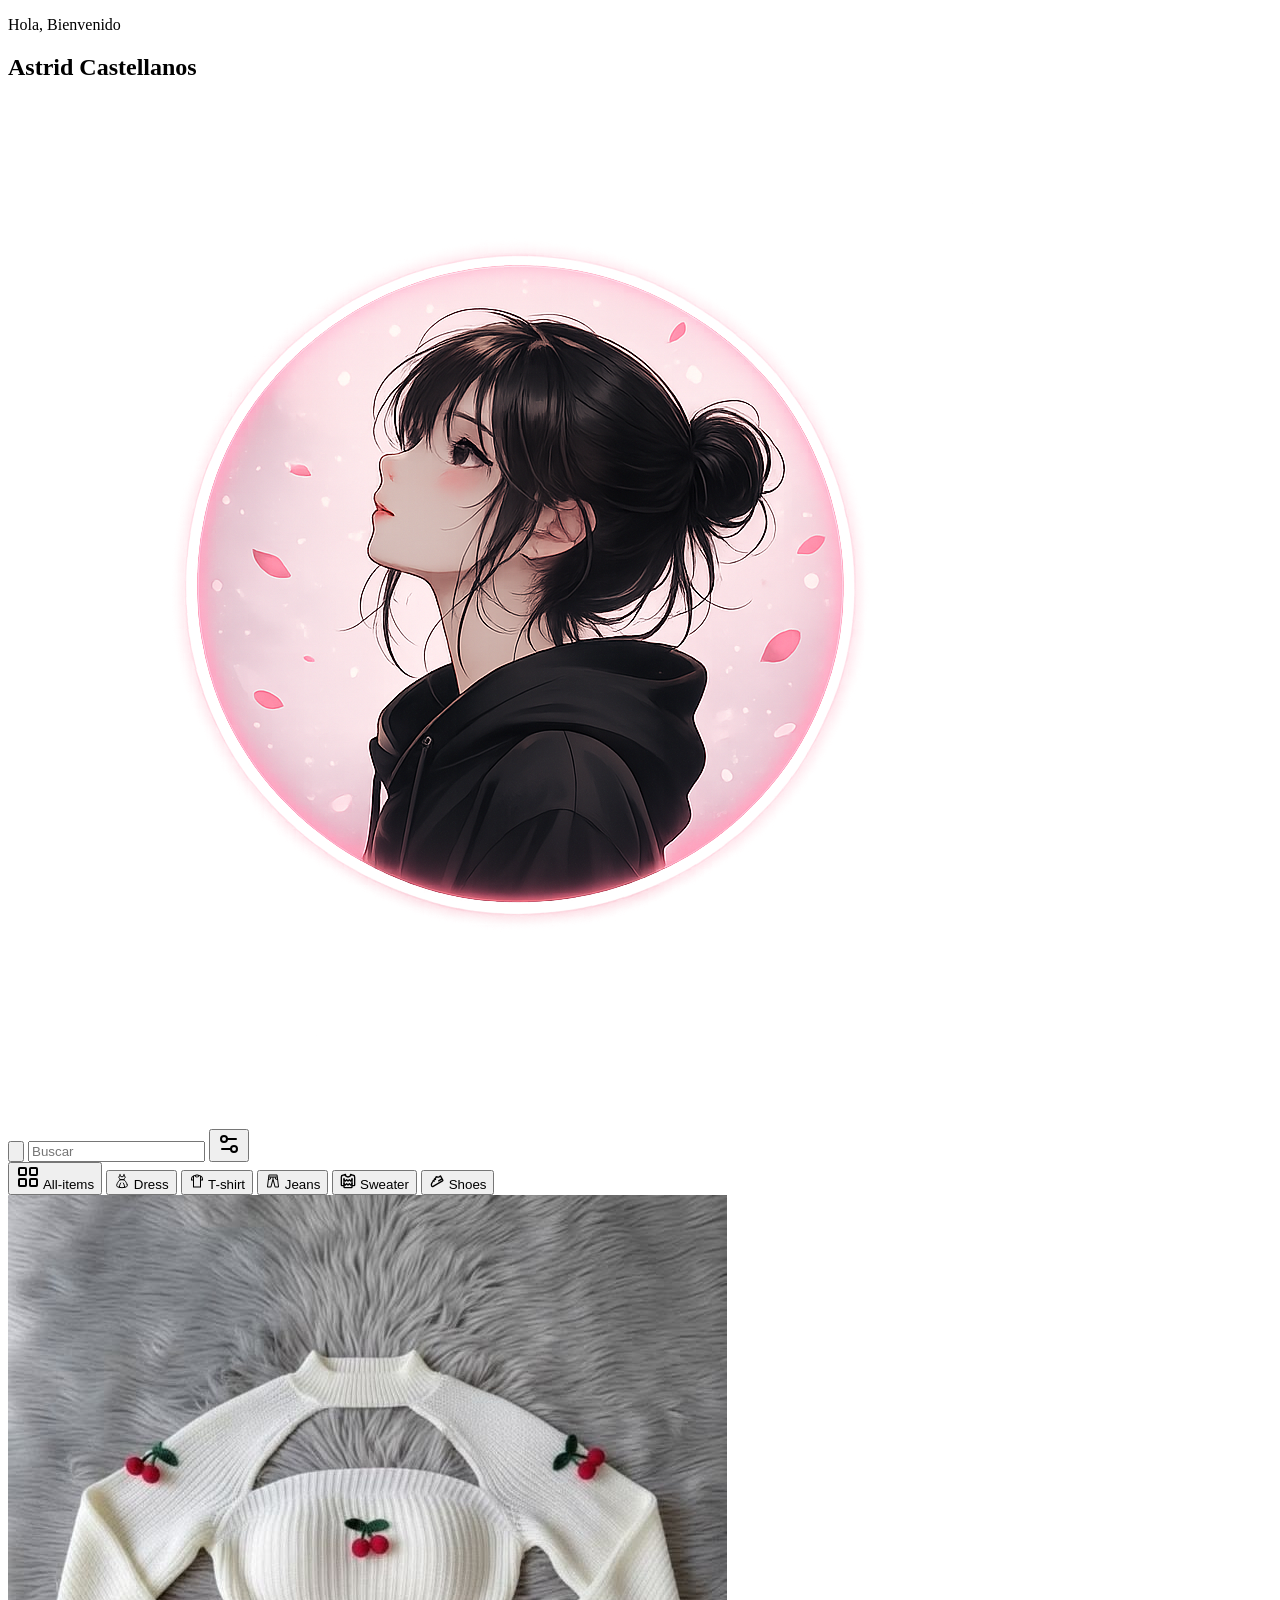
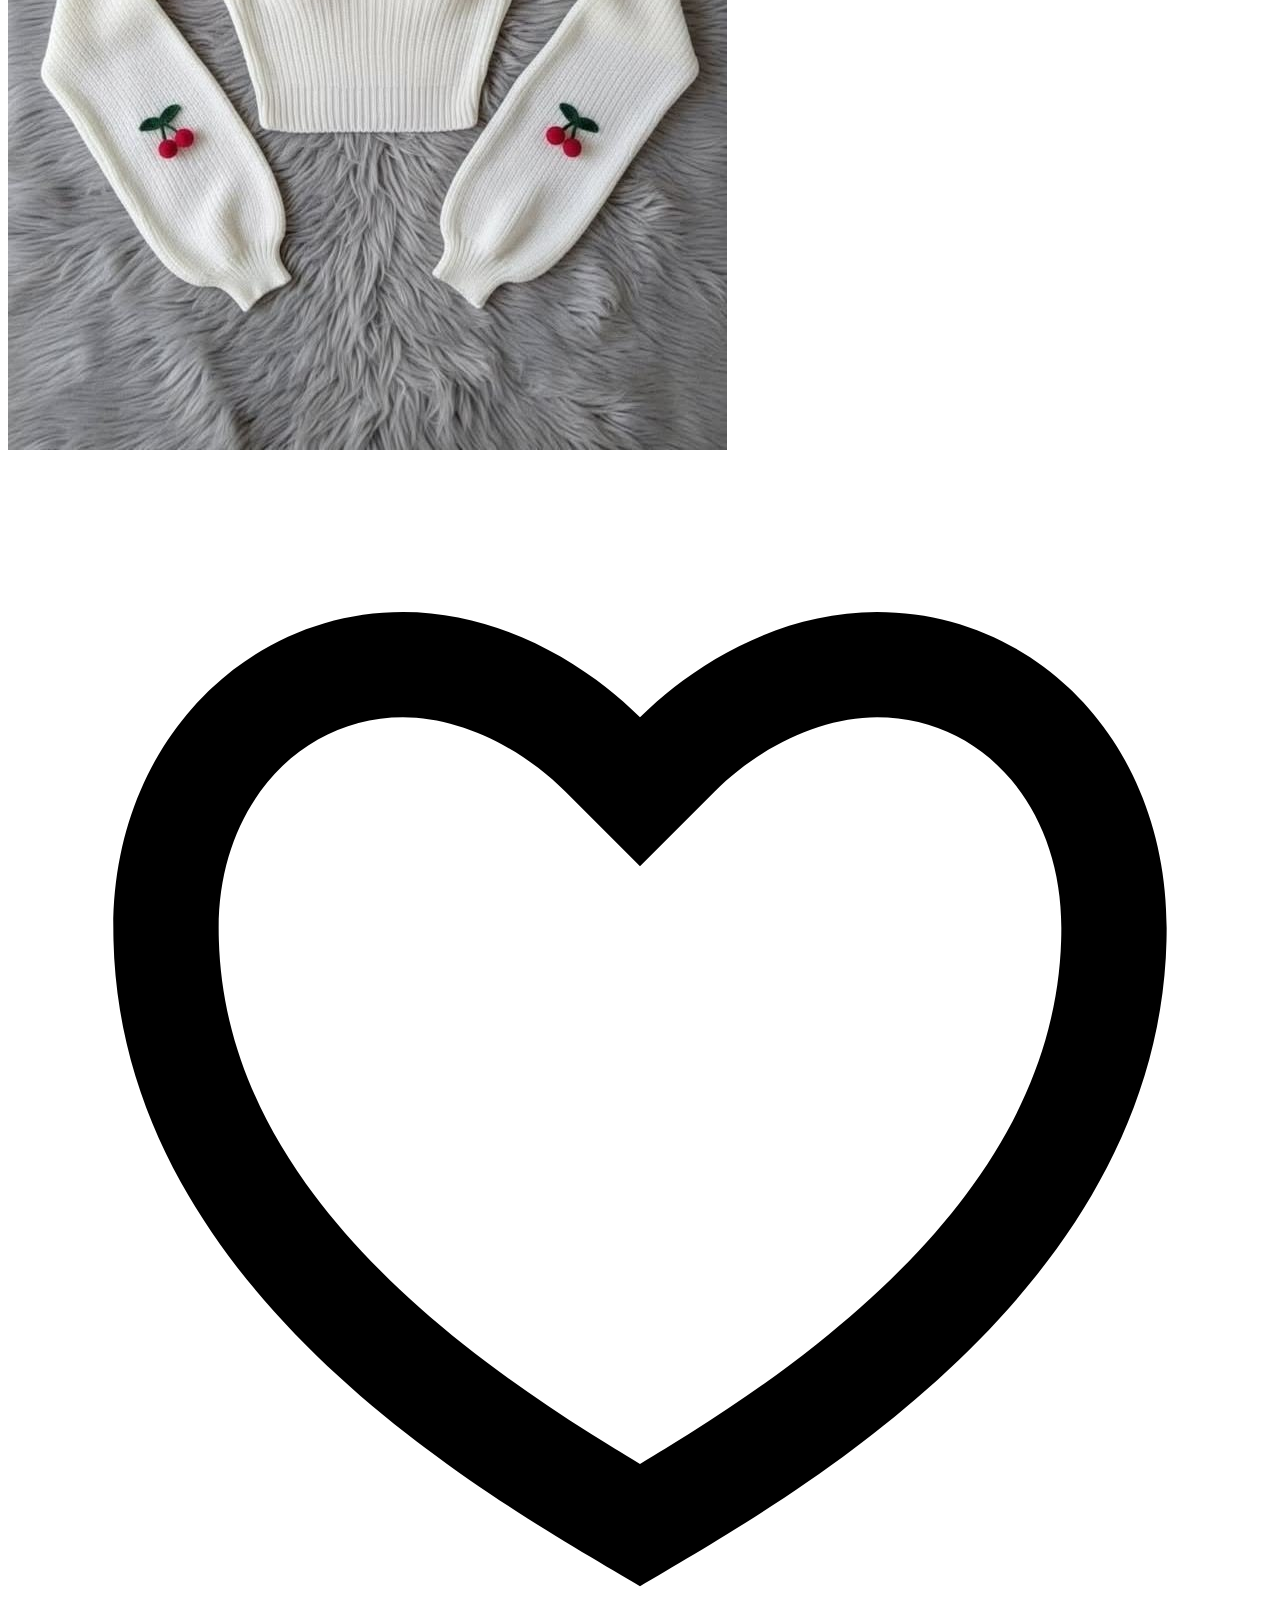
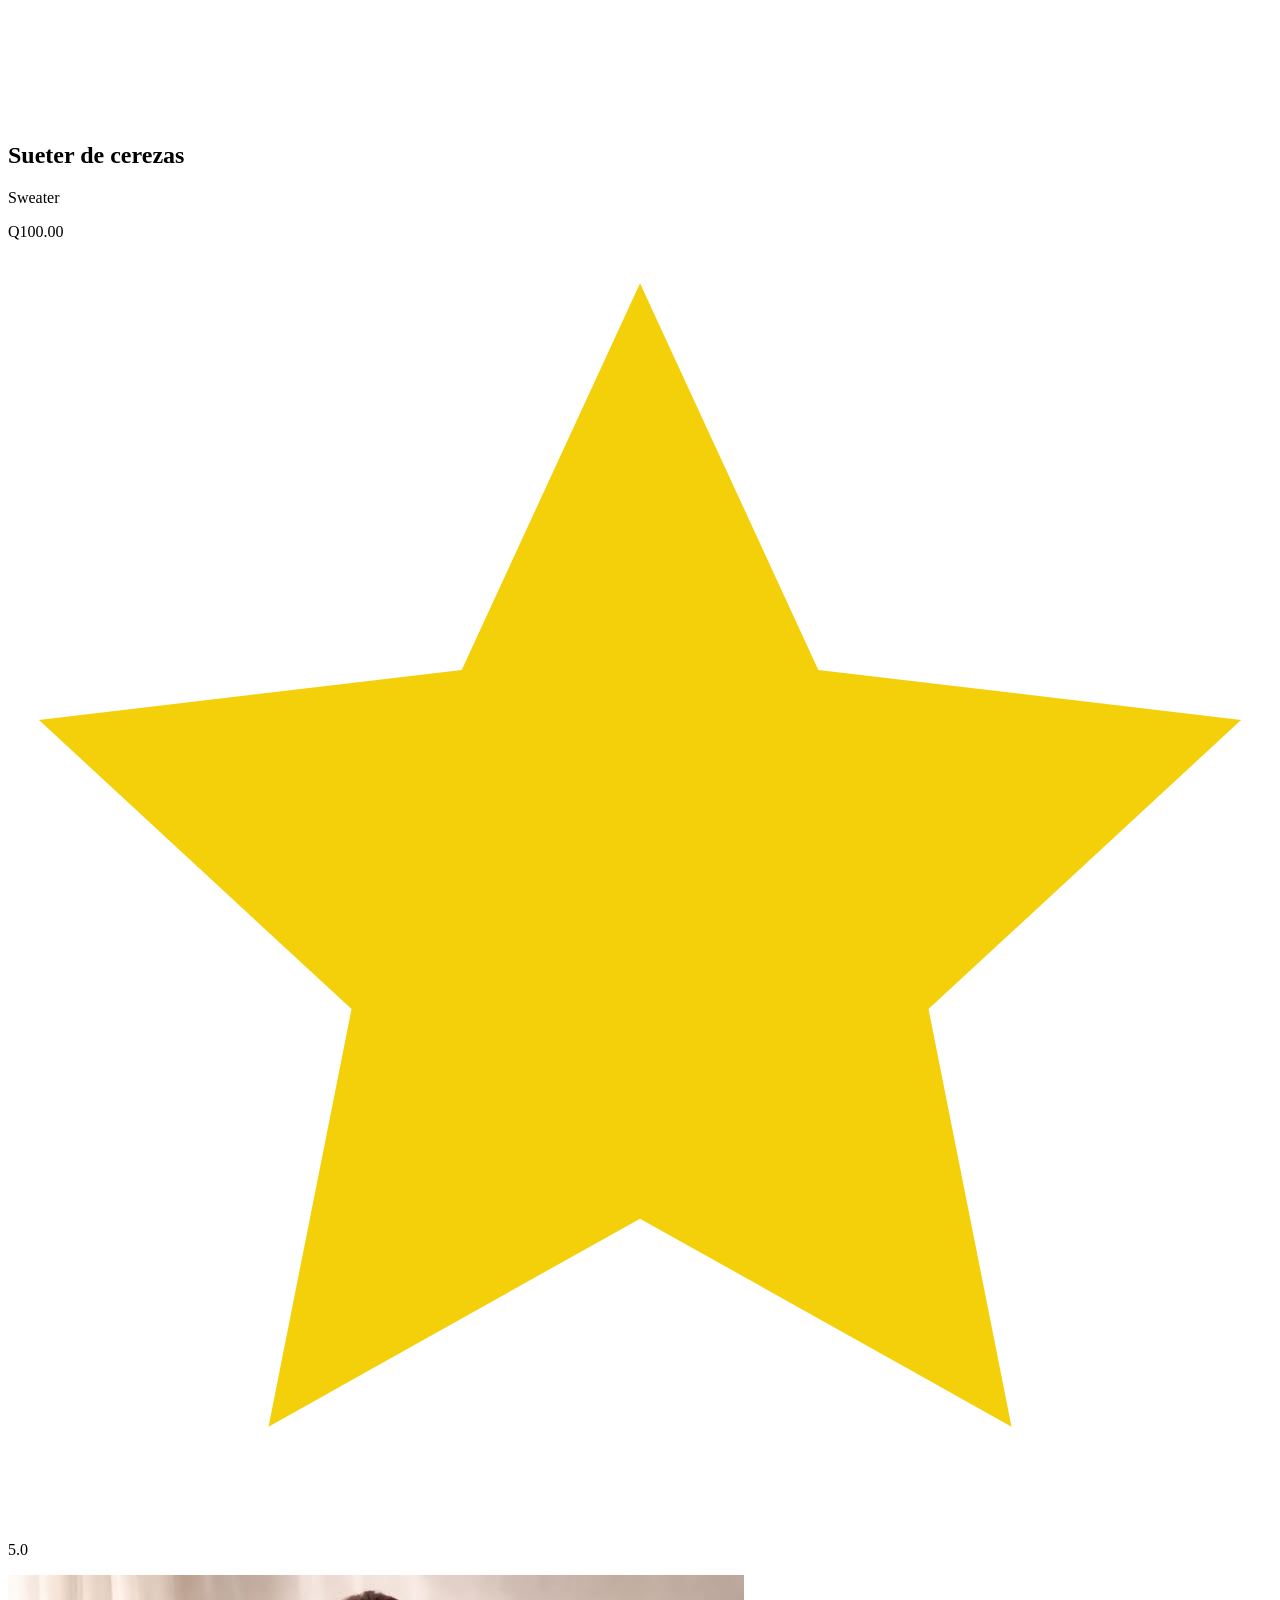
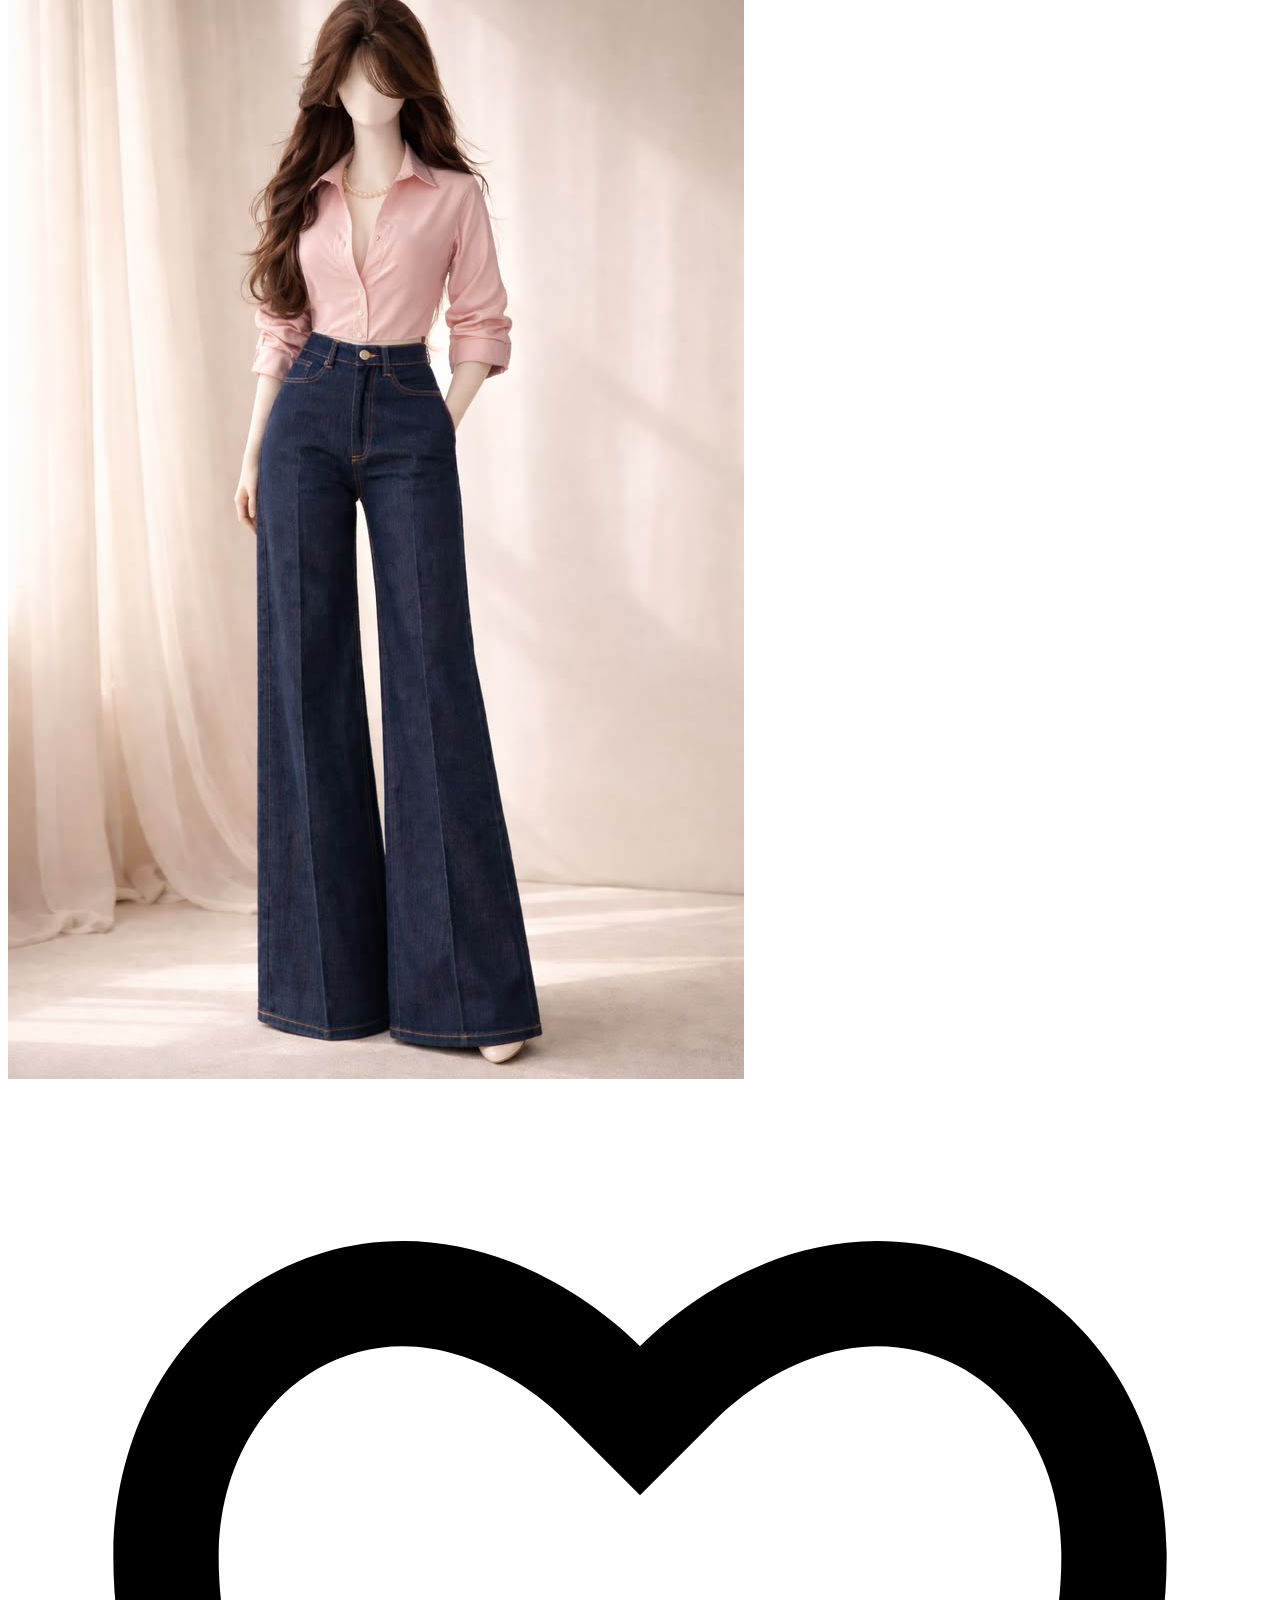
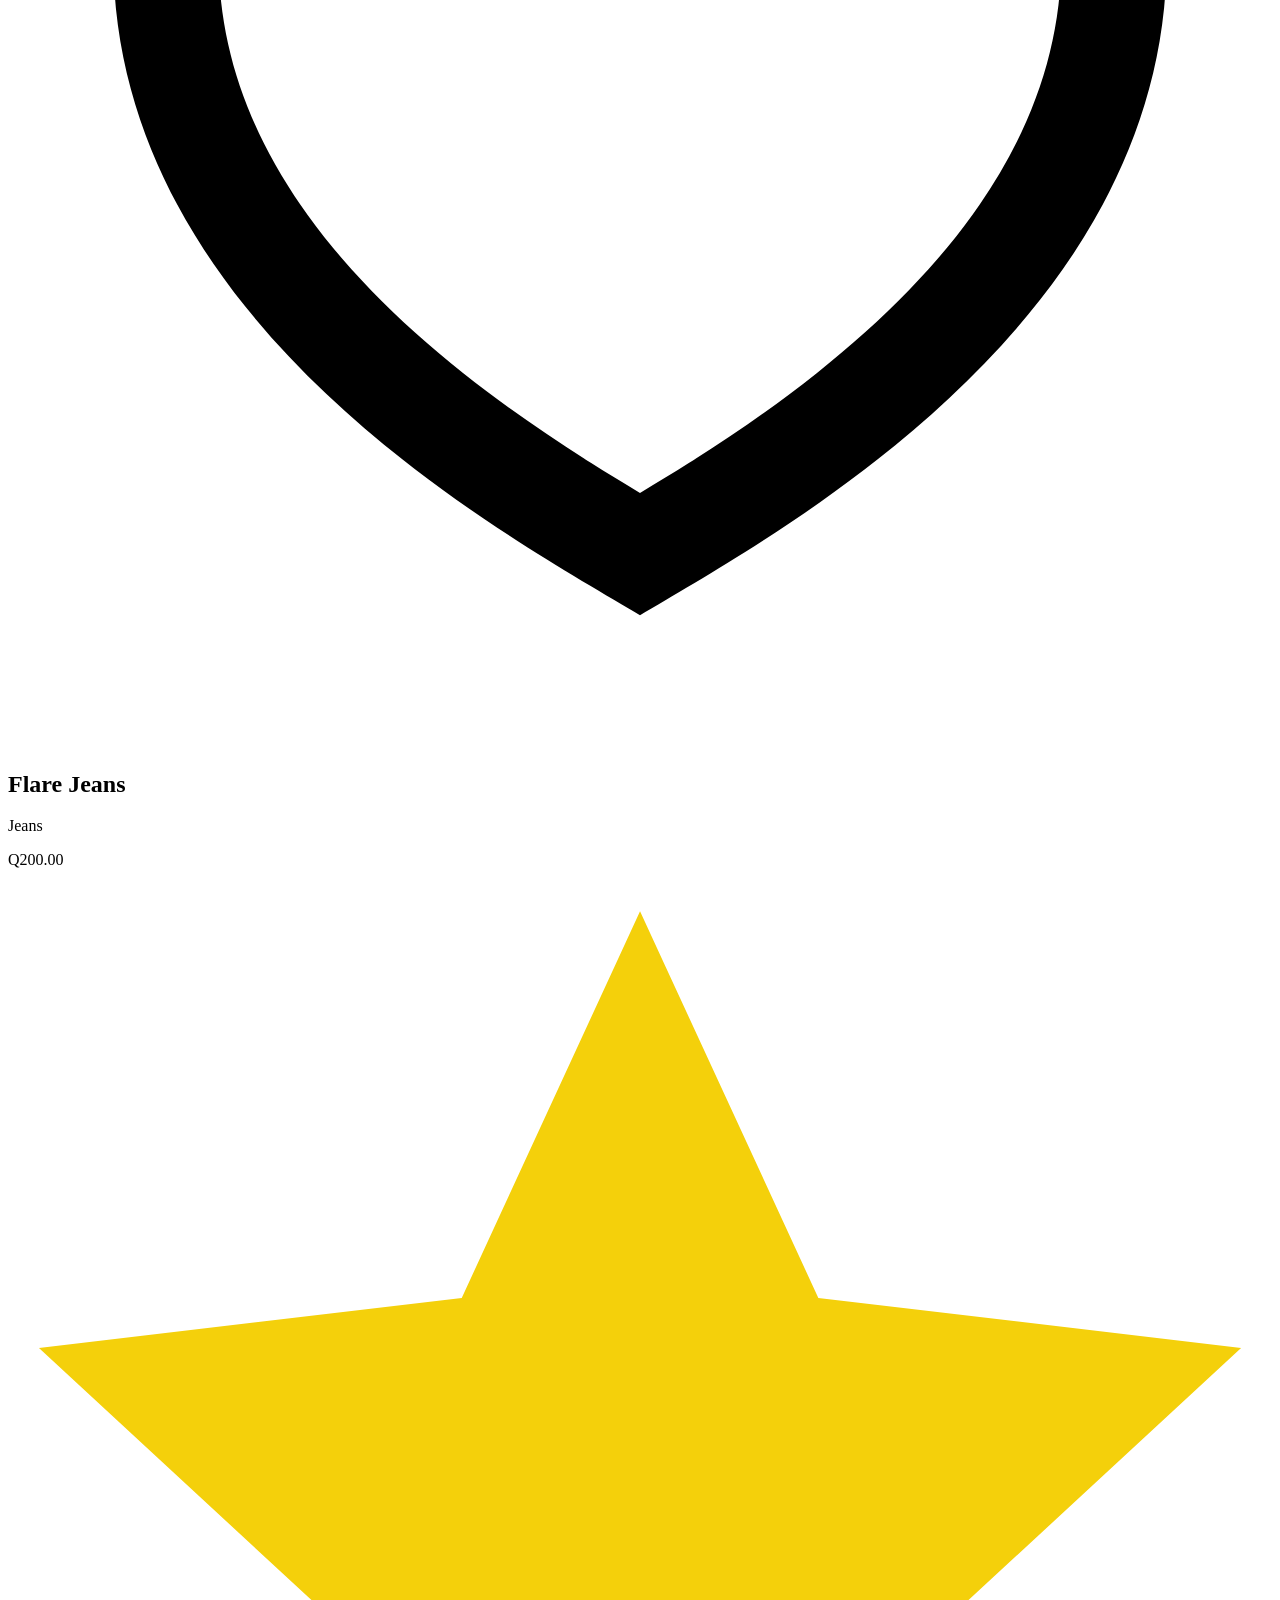
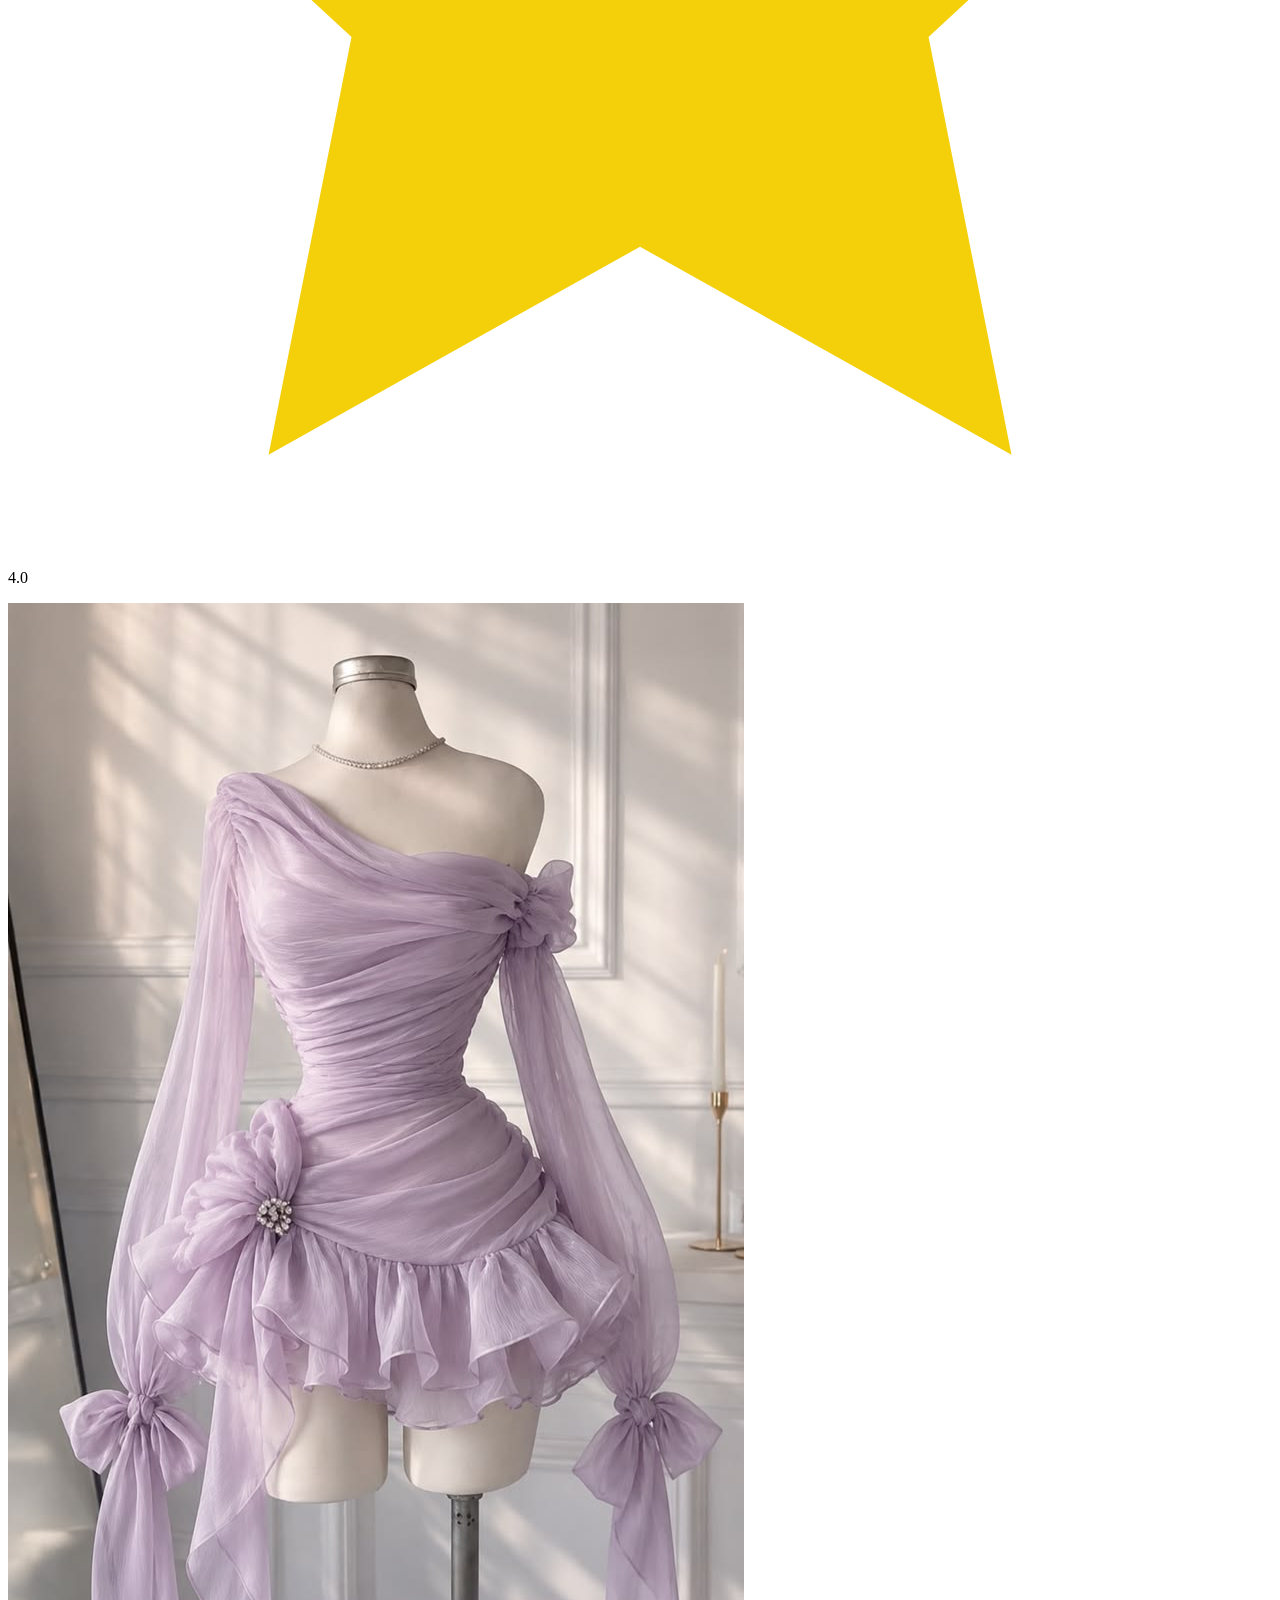
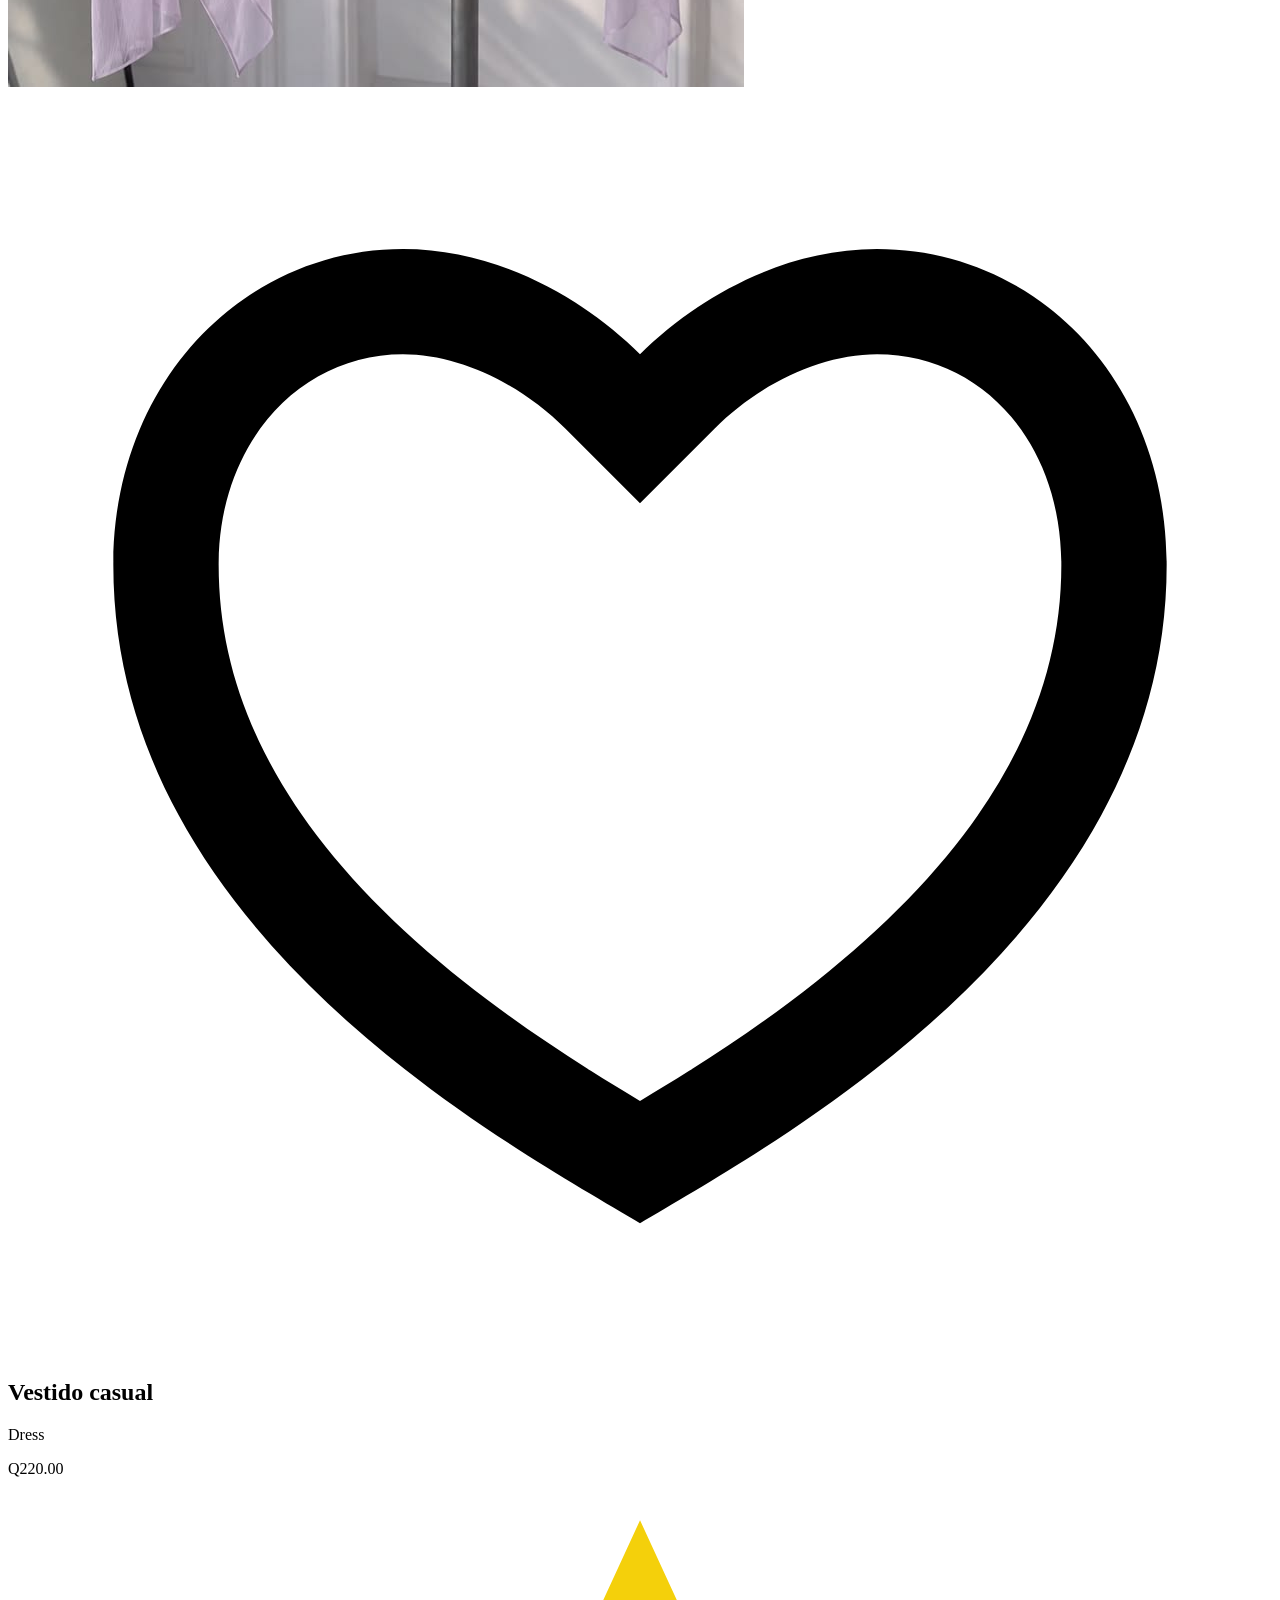
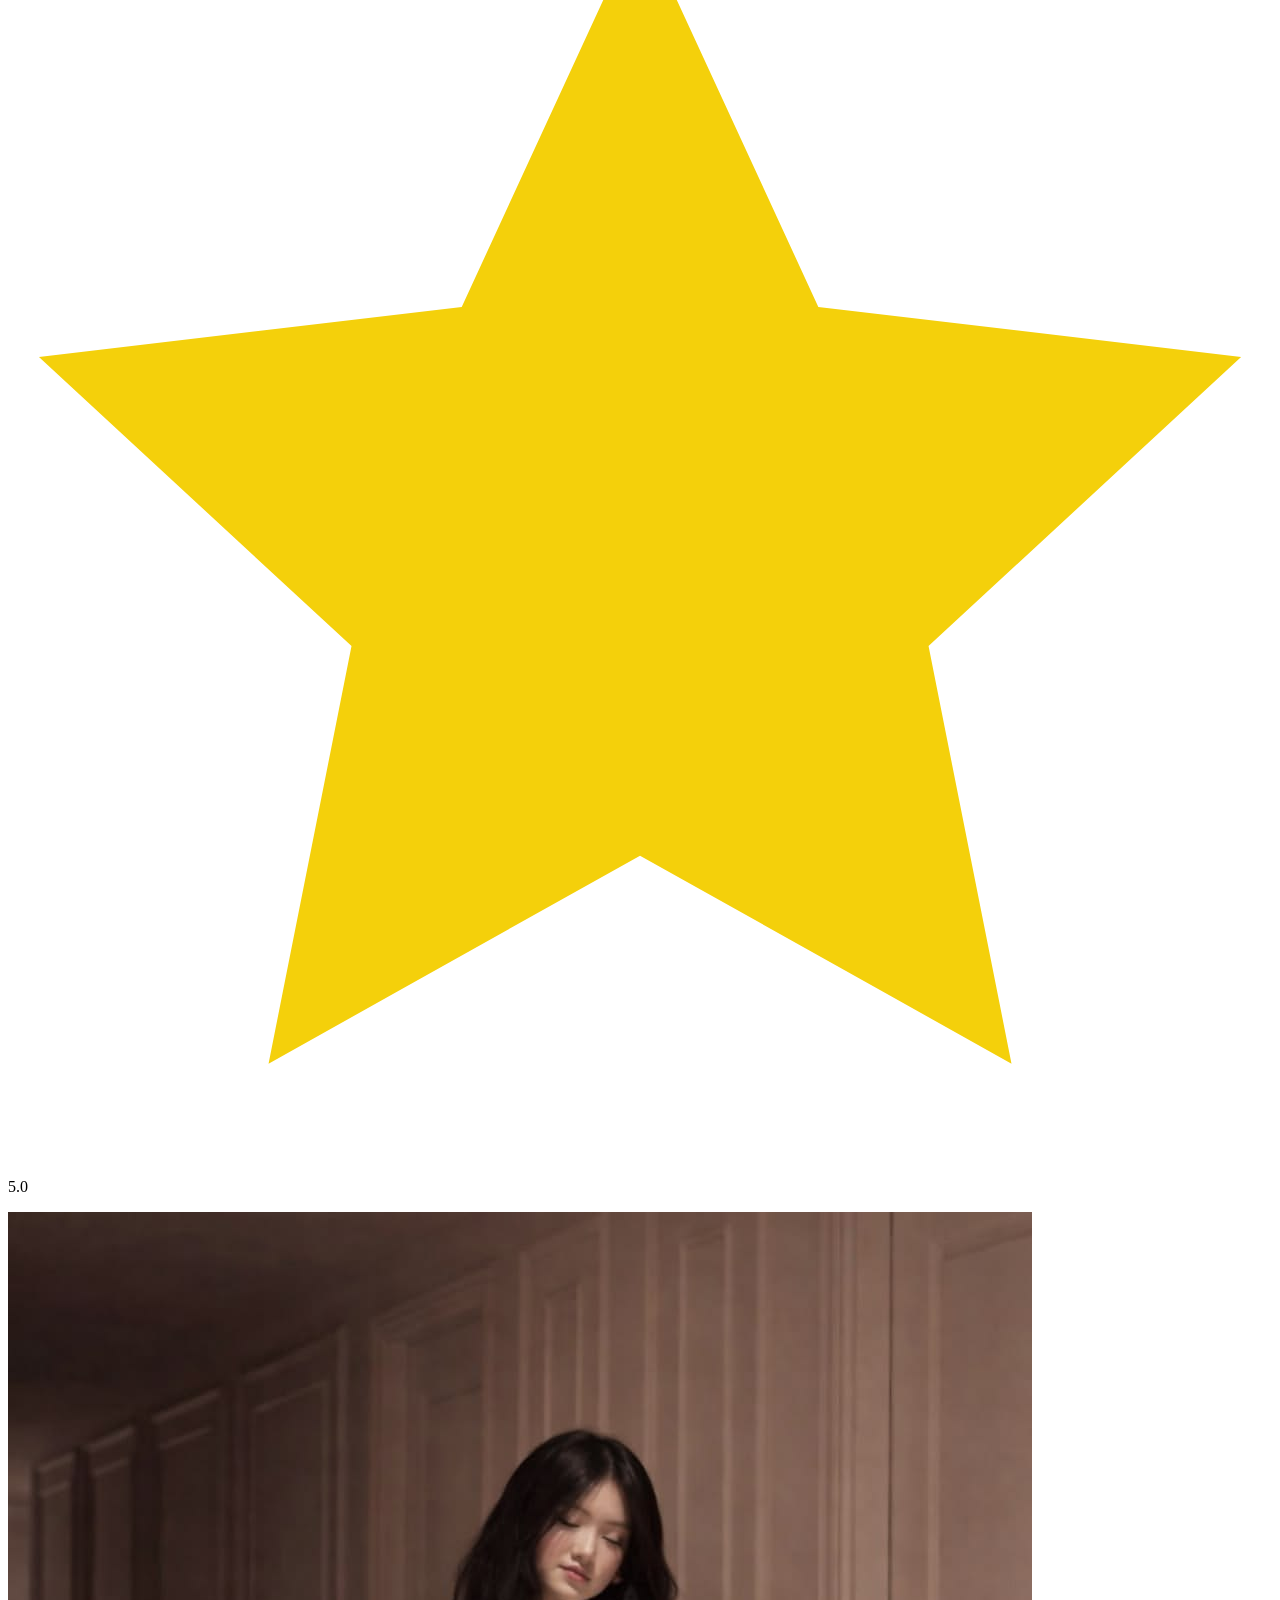
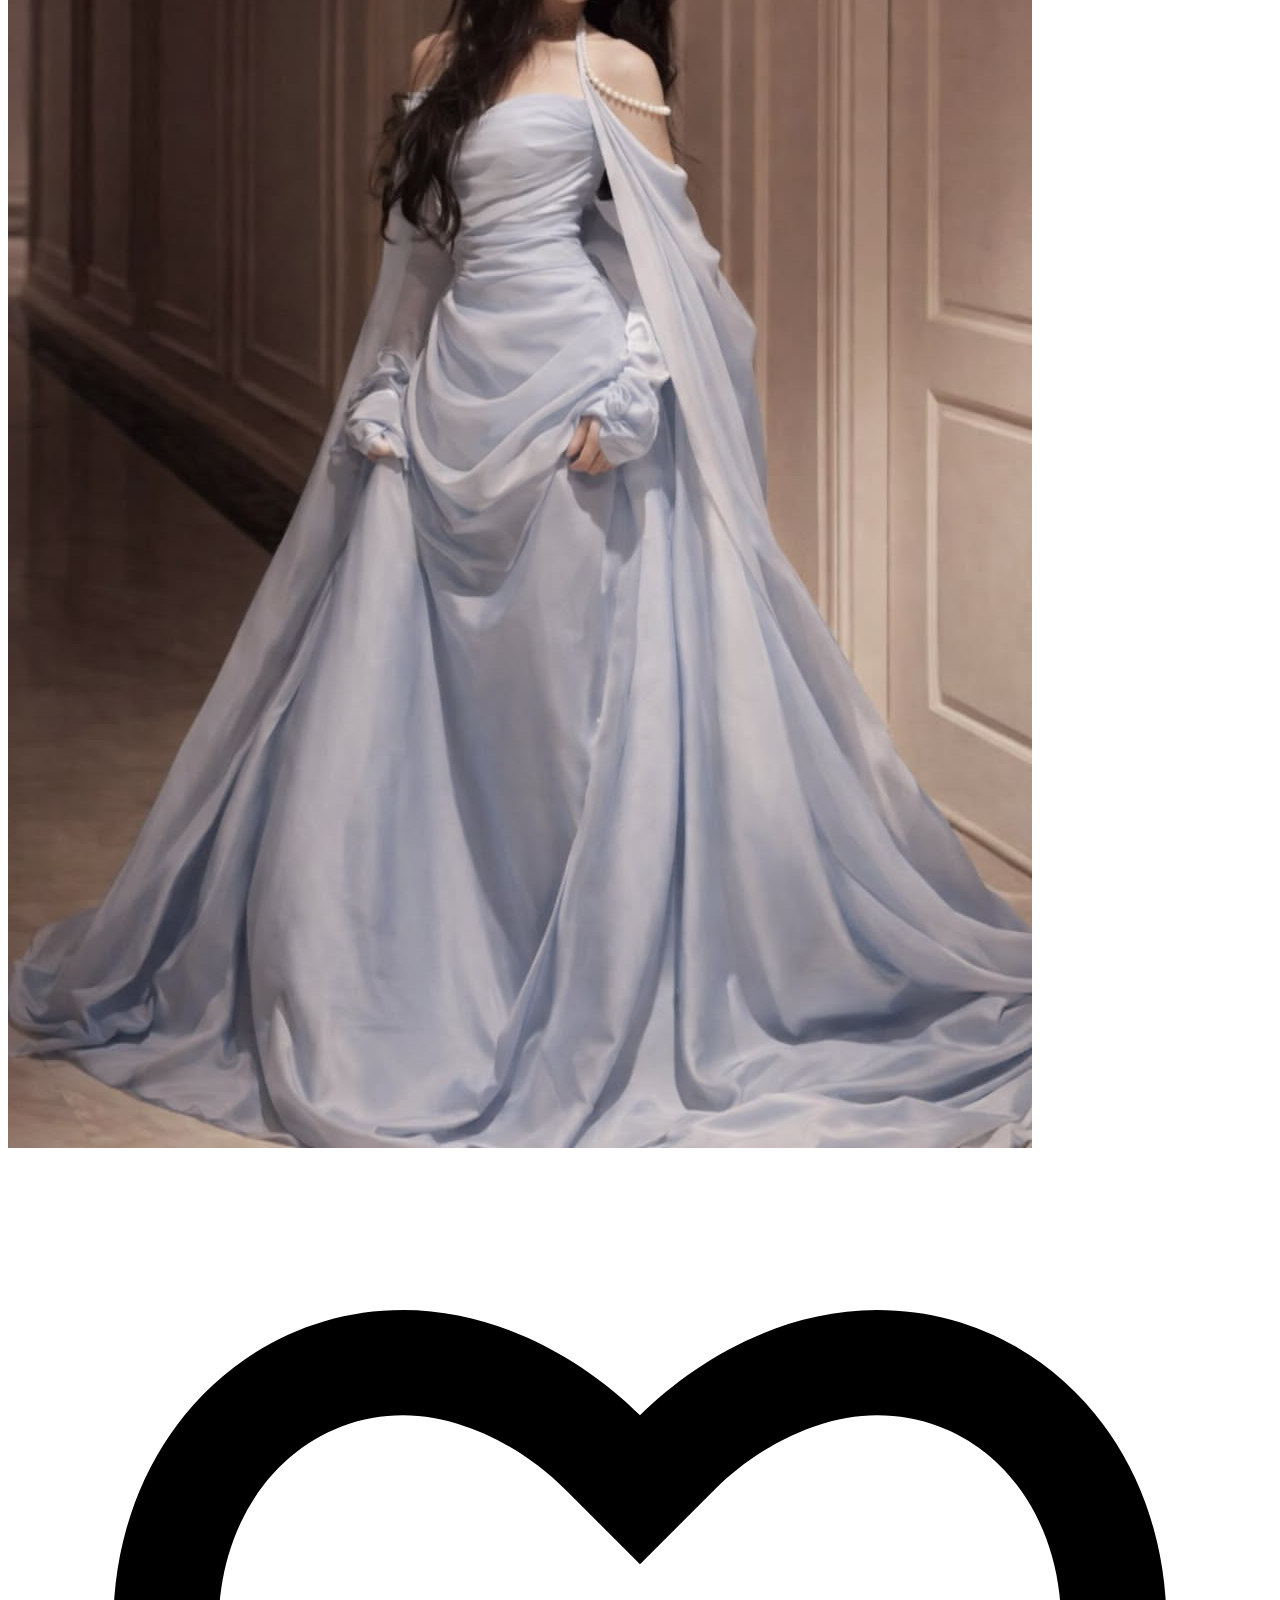
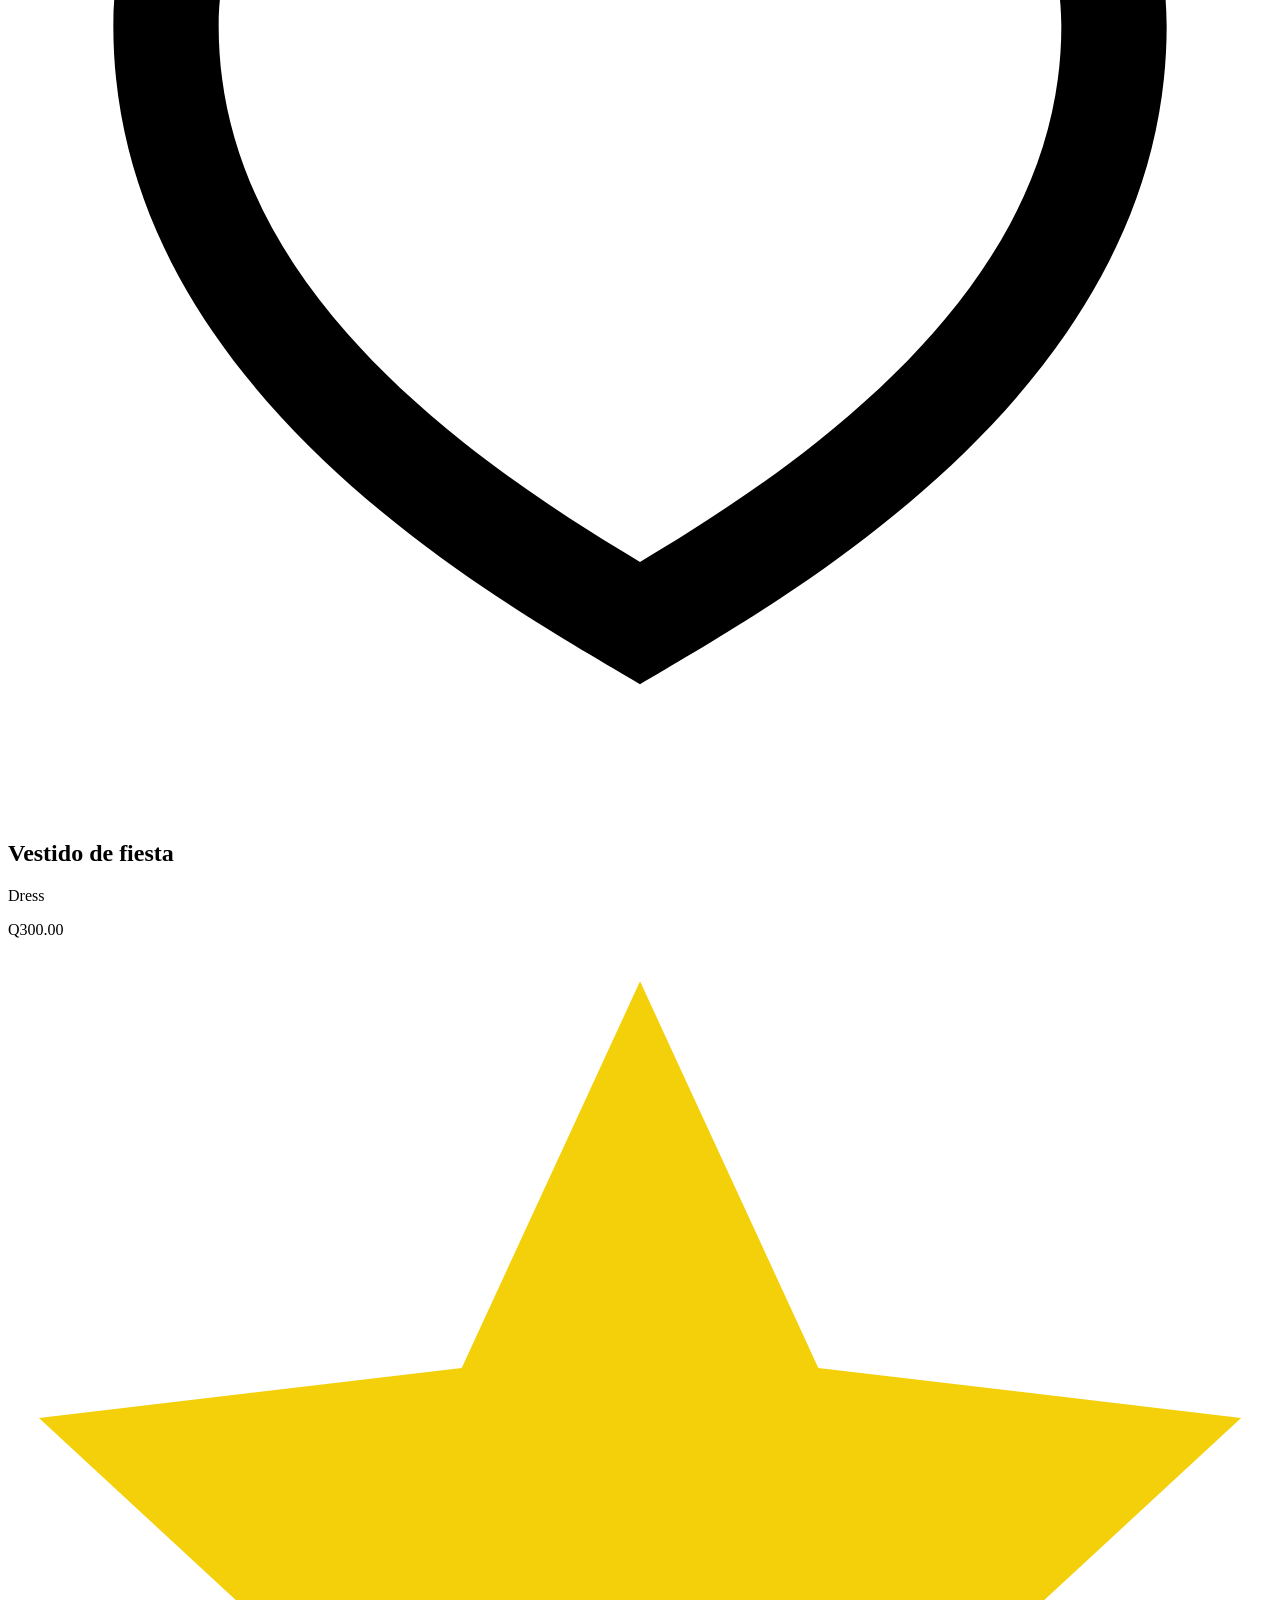
==== index.html @ d6d8e472 "feat :sparkles:: Agrega las imágenes y estructura base de la vista principal" ====
<!DOCTYPE html>
<html lang="en">
<head>
    <meta charset="UTF-8">
    <meta name="viewport" content="width=device-width, initial-scale=1.0">
    <title>Ecommerce</title>
</head>
<body>
    <header>
        <section id="perfil">
            <div id="perfil--nombre">
                <p>Hola, Bienvenido</p>
                <h1>Astrid Castellanos</h1>
            </div>
            <div id="perfil--img">
                <img src="./storage/img/avatar.png" alt="Perfil">
            </div>
        </section>
        <section id="buscar">
            <button>
                <img class="icono" src="./storage/svg/search.svg" alt="lupa">
            </button>
            <input type="text" placeholder="Buscar">
            <button>
                <img class="icono" src="./storage/svg/settings.svg" alt="filtro">
            </button>
        </section>
    </header>
    <main>
        <section id="categorias">
            <button>
                <img class="icono" src="./storage/svg/all-items.svg" alt="Todos los productos">
                All-items
            </button>
            <button>
                <img class="icono" src="./storage/svg/dress.svg" alt="Vestidos">
                Dress
            </button>
            <button>
                <img class="icono" src="./storage/svg/tshirt.svg" alt="Camisetas">
                T-shirt
            </button>
            <BUtton>
                <img class="icono" src="/storage/svg/jeans.svg" alt="Pantalones">
                Jeans
            </BUtton>
            <button>
                <img class="icono" src="/storage/svg/sweater.svg" alt="Sueter">
                Sweater
            </button>
            <button>
                <img class="icono" src="./storage/svg/shoes.svg" alt="Zapatos">
                Shoes
            </button>
        </section>
        <section id="cards">
            <div class="card">
                <div class="card--img">
                    <img src="./storage/img/sweater-2.jpg" alt="Producto 1">
                    <img class="icono icono-fav" src="./storage/svg/fav.svg" alt="Favorito">
                </div>
                <div class="card--info">
                    <h2>Sueter de cerezas</h2>
                    <p>Sweater</p>
                    <div>
                        <p>Q100.00</p>
                        <div>
                            <img src="./storage/svg/star.svg" alt="Estrella">
                            <p>5.0</p>
                        </div>
                    </div>
                </div>
            </div>
            <div class="card">
                <div class="card--img">
                    <img src="./storage/img/jeans-2.jpg" alt="Producto 2">
                    <img class="icono icono-fav" src="./storage/svg/fav.svg" alt="Favorito">
                </div>
                <div class="card--info">
                    <h2>Flare Jeans</h2>
                    <p>Jeans</p>
                    <div>
                        <p>Q200.00</p>
                        <div>
                            <img src="./storage/svg/star.svg" alt="Estrella">
                            <p>4.0</p>
                        </div>
                    </div>
                </div>
            </div>
            <div class="card">
                <div class="card--img">
                    <img src="./storage/img/dress-1.jpg" alt="Producto 3">
                    <img class="icono icono-fav" src="./storage/svg/fav.svg" alt="Favorito">
                </div>
                <div class="card--info">
                    <h2>Vestido casual</h2>
                    <p>Dress</p>
                    <div>
                        <p>Q220.00</p>
                        <div>
                            <img src="./storage/svg/star.svg" alt="Estrella">
                            <p>5.0</p>
                        </div>
                    </div>
                </div>
            </div>
            <div class="card">
                <div class="card--img">
                    <img src="./storage/img/dress-2.jpg" alt="Producto 4">
                    <img class="icono icono-fav" src="./storage/svg/fav.svg" alt="Favorito">
                </div>
                <div class="card--info">
                    <h2>Vestido de fiesta</h2>
                    <p>Dress</p>
                    <div>
                        <p>Q300.00</p>
                        <div>
                            <img src="./storage/svg/star.svg" alt="Estrella">
                            <p>5.0</p>
                        </div>
                    </div>
                </div>
            </div>
            <div class="card">
                <div class="card--img">
                    <img src="./storage/img/shoes-1.jpg" alt="Producto 5">
                    <img class="icono icono-fav" src="./storage/svg/fav.svg" alt="Favorito">
                </div>
                <div class="card--info">
                    <h2>Converse negros</h2>
                    <p>Shoes</p>
                    <div>
                        <p>Q1,100.00</p>
                        <div>
                            <img src="./storage/svg/star.svg" alt="Estrella">
                            <p>5.0</p>
                        </div>
                    </div>
                </div>
            </div>
            <div class="card">
                <div class="card--img">
                    <img src="./storage/img/sweater.jpg" alt="Producto 6">
                    <img class="icono icono-fav" src="./storage/svg/fav.svg" alt="Favorito">
                </div>
                <div class="card--info">
                    <h2>Sueter de lana</h2>
                    <p>Sweater</p>
                    <div>
                        <p>Q50.00</p>
                        <div>
                            <img src="./storage/svg/star.svg" alt="Estrella">
                            <p>3.0</p>
                        </div>
                    </div>
                </div>
            </div>
            <div class="card">
                <div class="card--img">
                    <img src="./storage/img/shoes-2.webp" alt="Producto 7">
                    <img class="icono icono-fav" src="./storage/svg/fav.svg" alt="Favorito">
                </div>
                <div class="card--info">
                    <h2>Botas altas</h2>
                    <p>Shoes</p>
                    <div>
                        <p>Q350.00</p>
                        <div>
                            <img src="./storage/svg/star.svg" alt="Estrella">
                            <p>5.0</p>
                        </div>
                    </div>
                </div>
            </div>
            <div class="card">
                <div class="card--img">
                    <img src="./storage/img/tshirt-1.jpg" alt="Producto 8">
                    <img class="icono icono-fav" src="./storage/svg/fav.svg" alt="Favorito">
                </div>
                <div class="card--info">
                    <h2>Camisa a la moda</h2>
                    <p>T-shirt</p>
                    <div>
                        <p>Q150.00</p>
                        <div>
                            <img src="./storage/svg/star.svg" alt="Estrella">
                            <p>5.0</p>
                        </div>
                    </div>
                </div>
            </div>
        </section>
    </main>
    <footer>
        <button>
            <img class="icono" src="./storage/svg/home.svg" alt="Inicio">
        </button>
        <button>
            <img class="icono" src="./storage/svg/shopping.svg" alt="Compras">
        </button>
        <button>
            <img class="icono" src="./storage/svg/fav.svg" alt="Favoritos">
        </button>
        <button>
            <img class="icono" src="./storage/svg/user.svg" alt="Perfil">
        </button>
    </footer>
</body>
</html
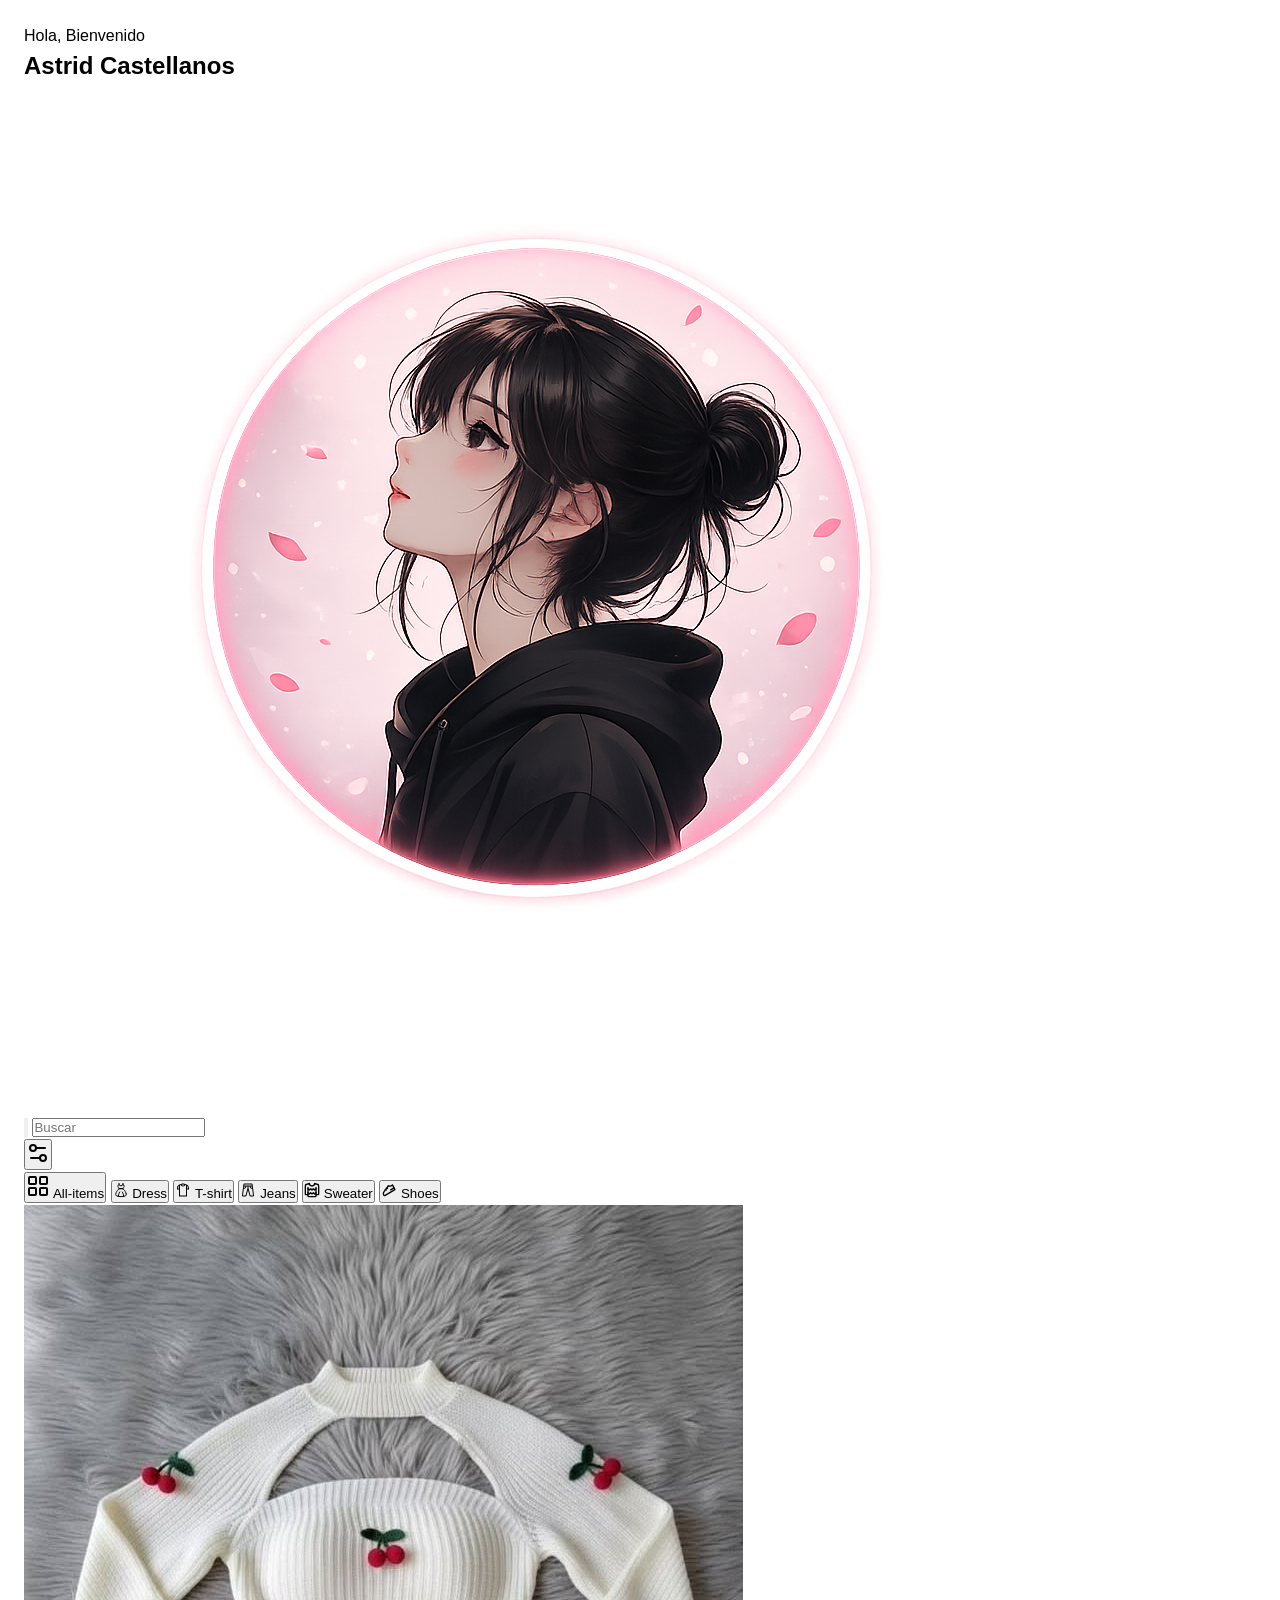
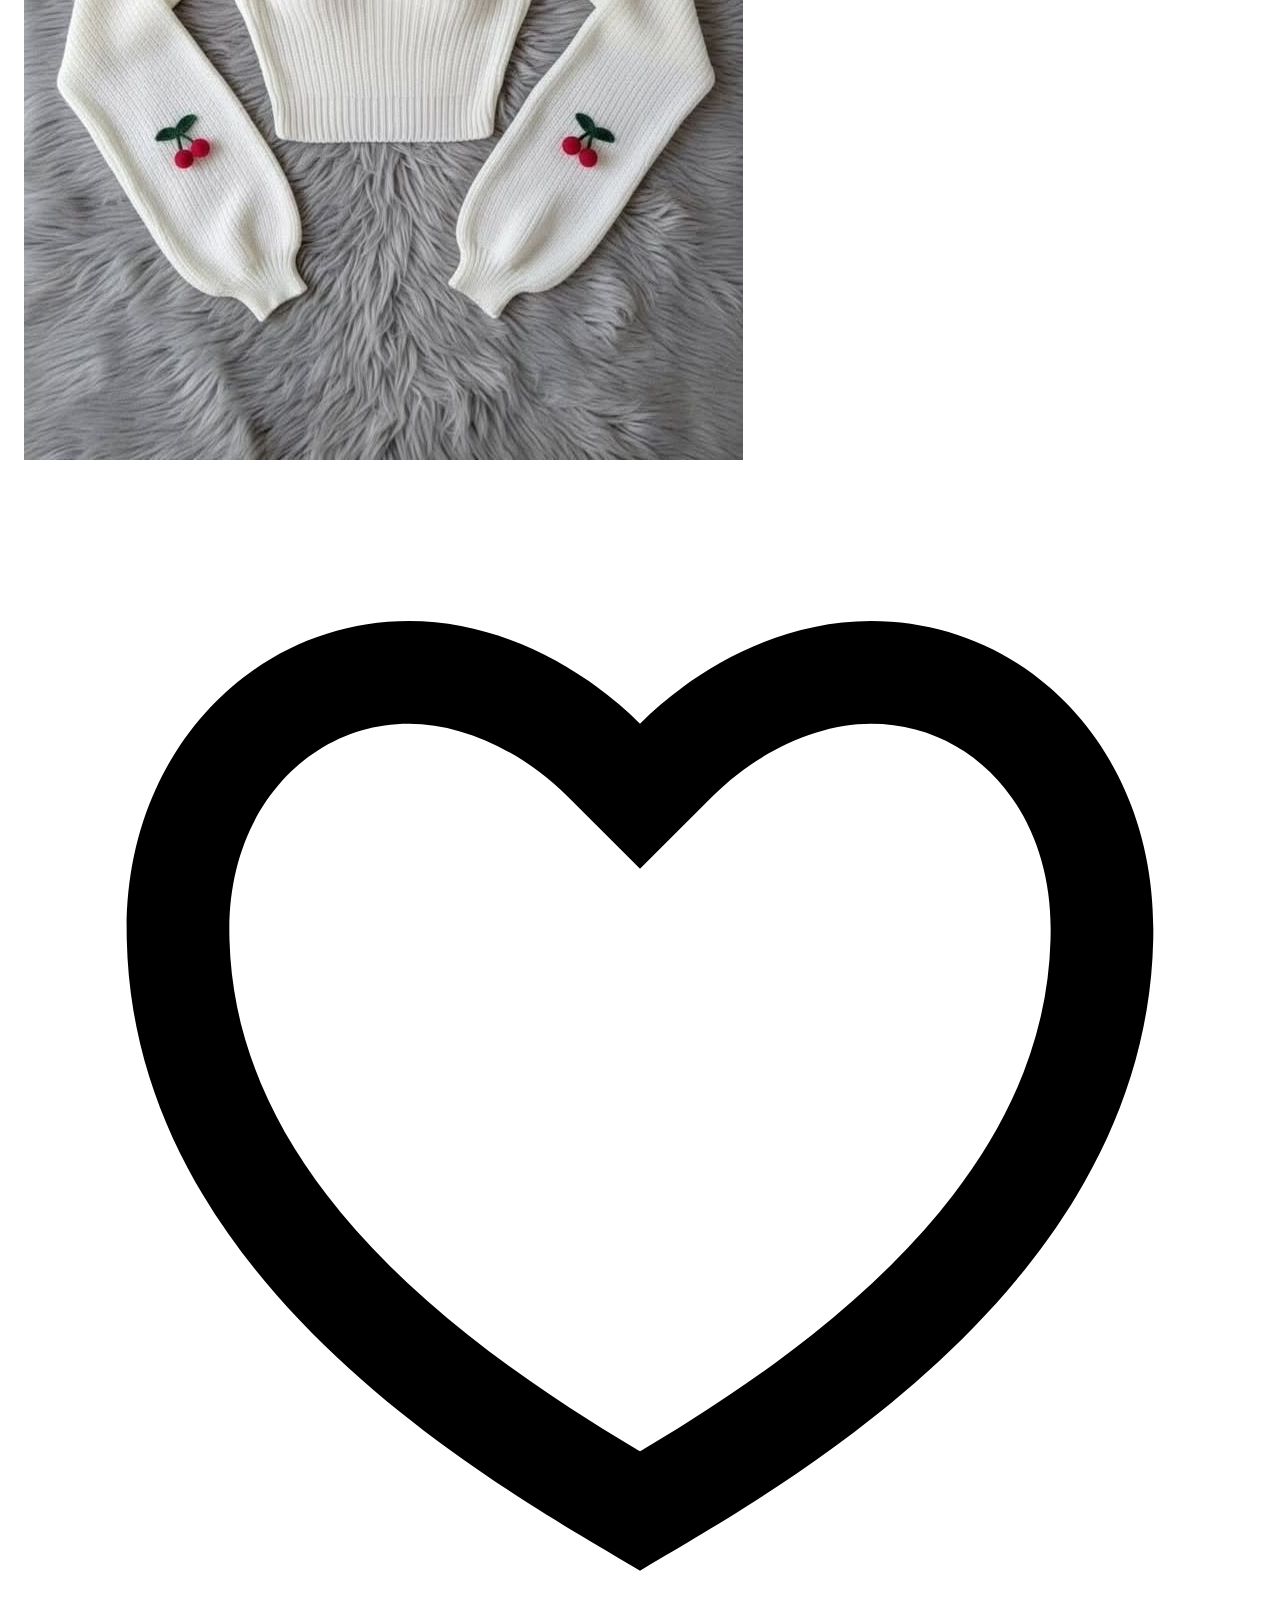
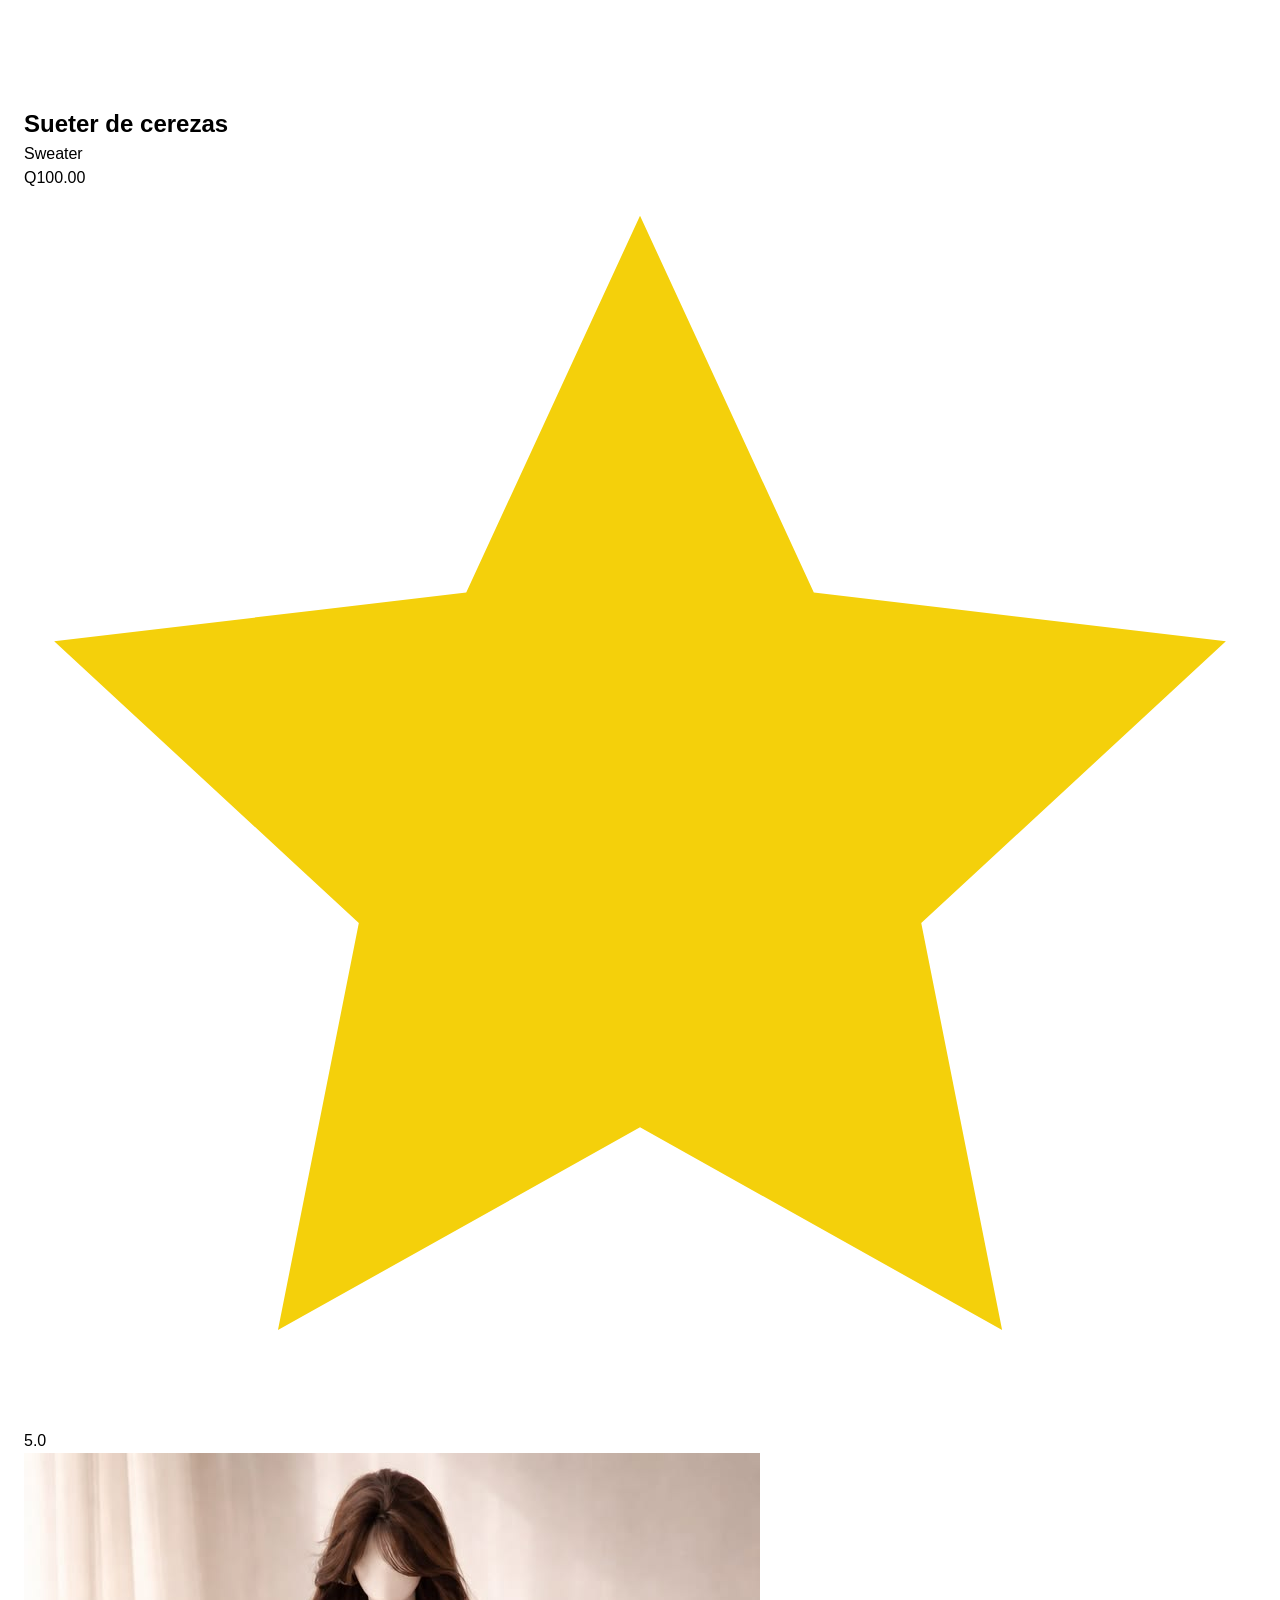
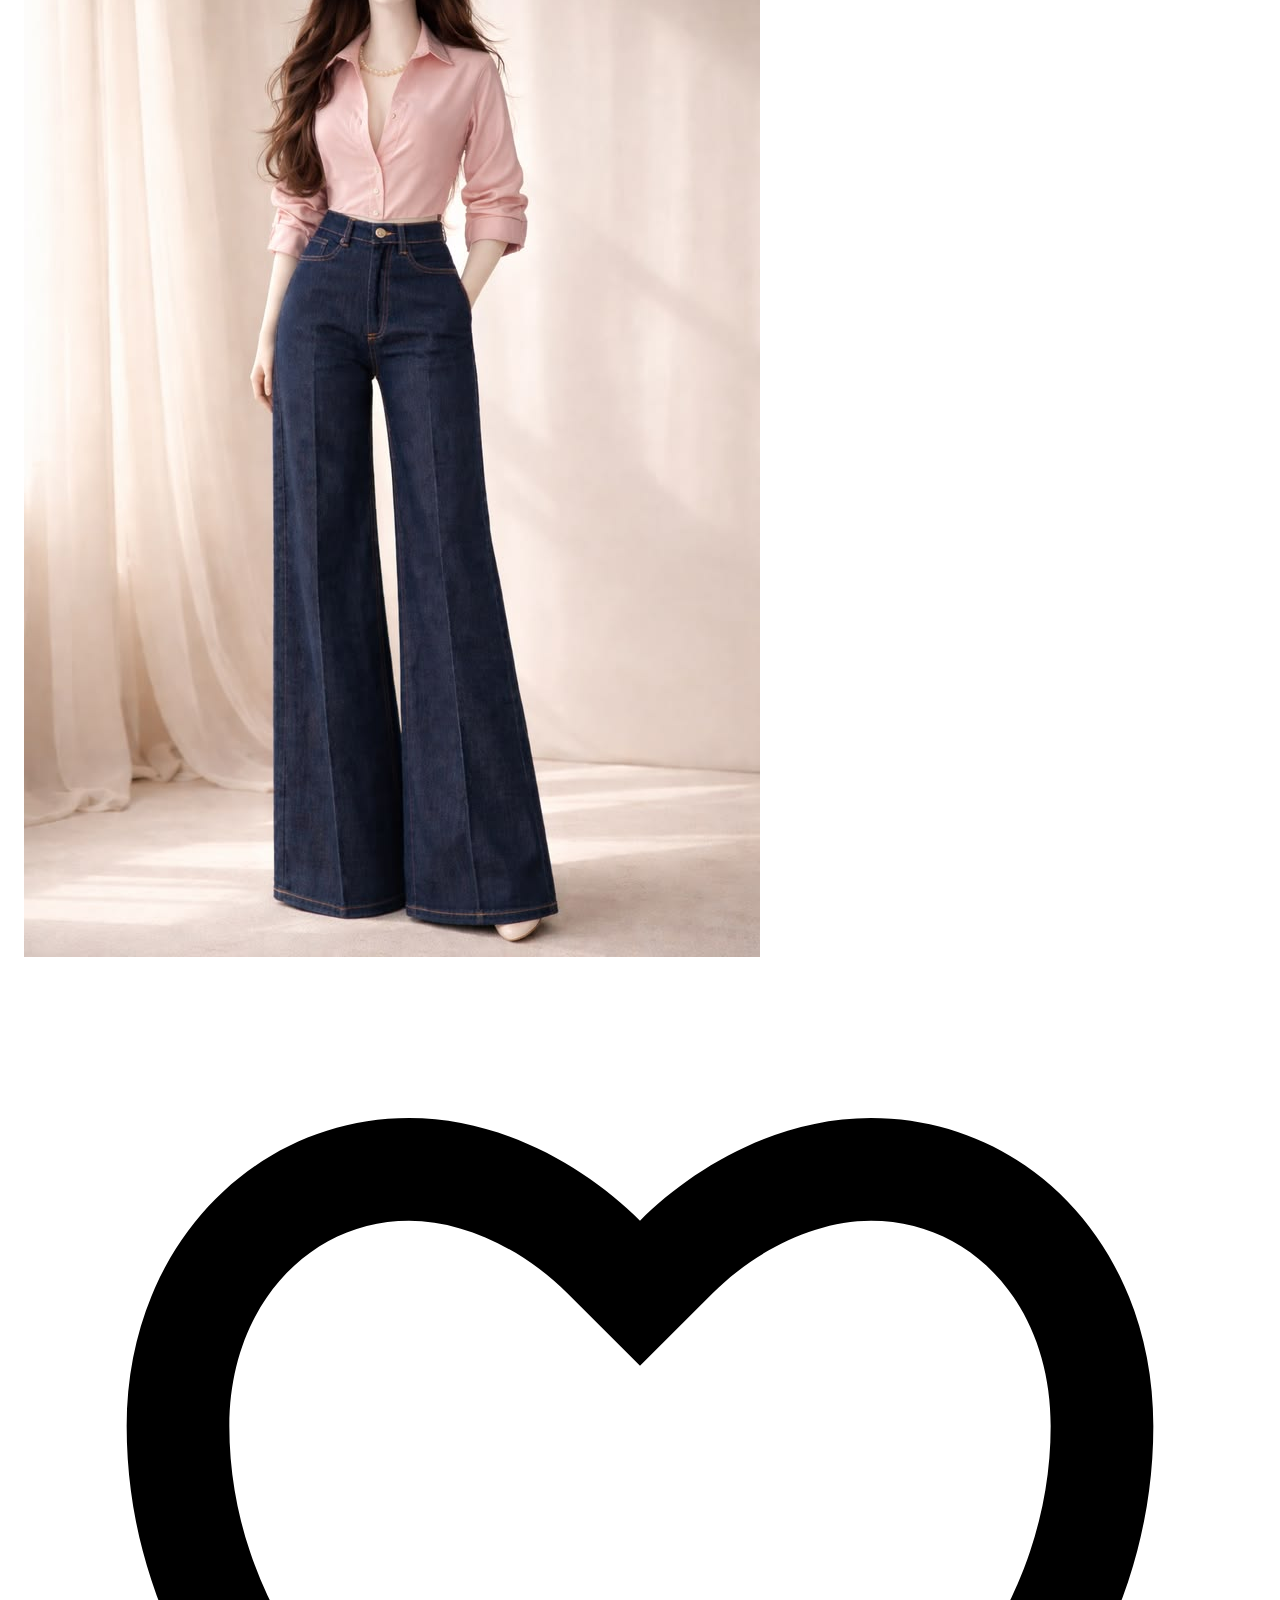
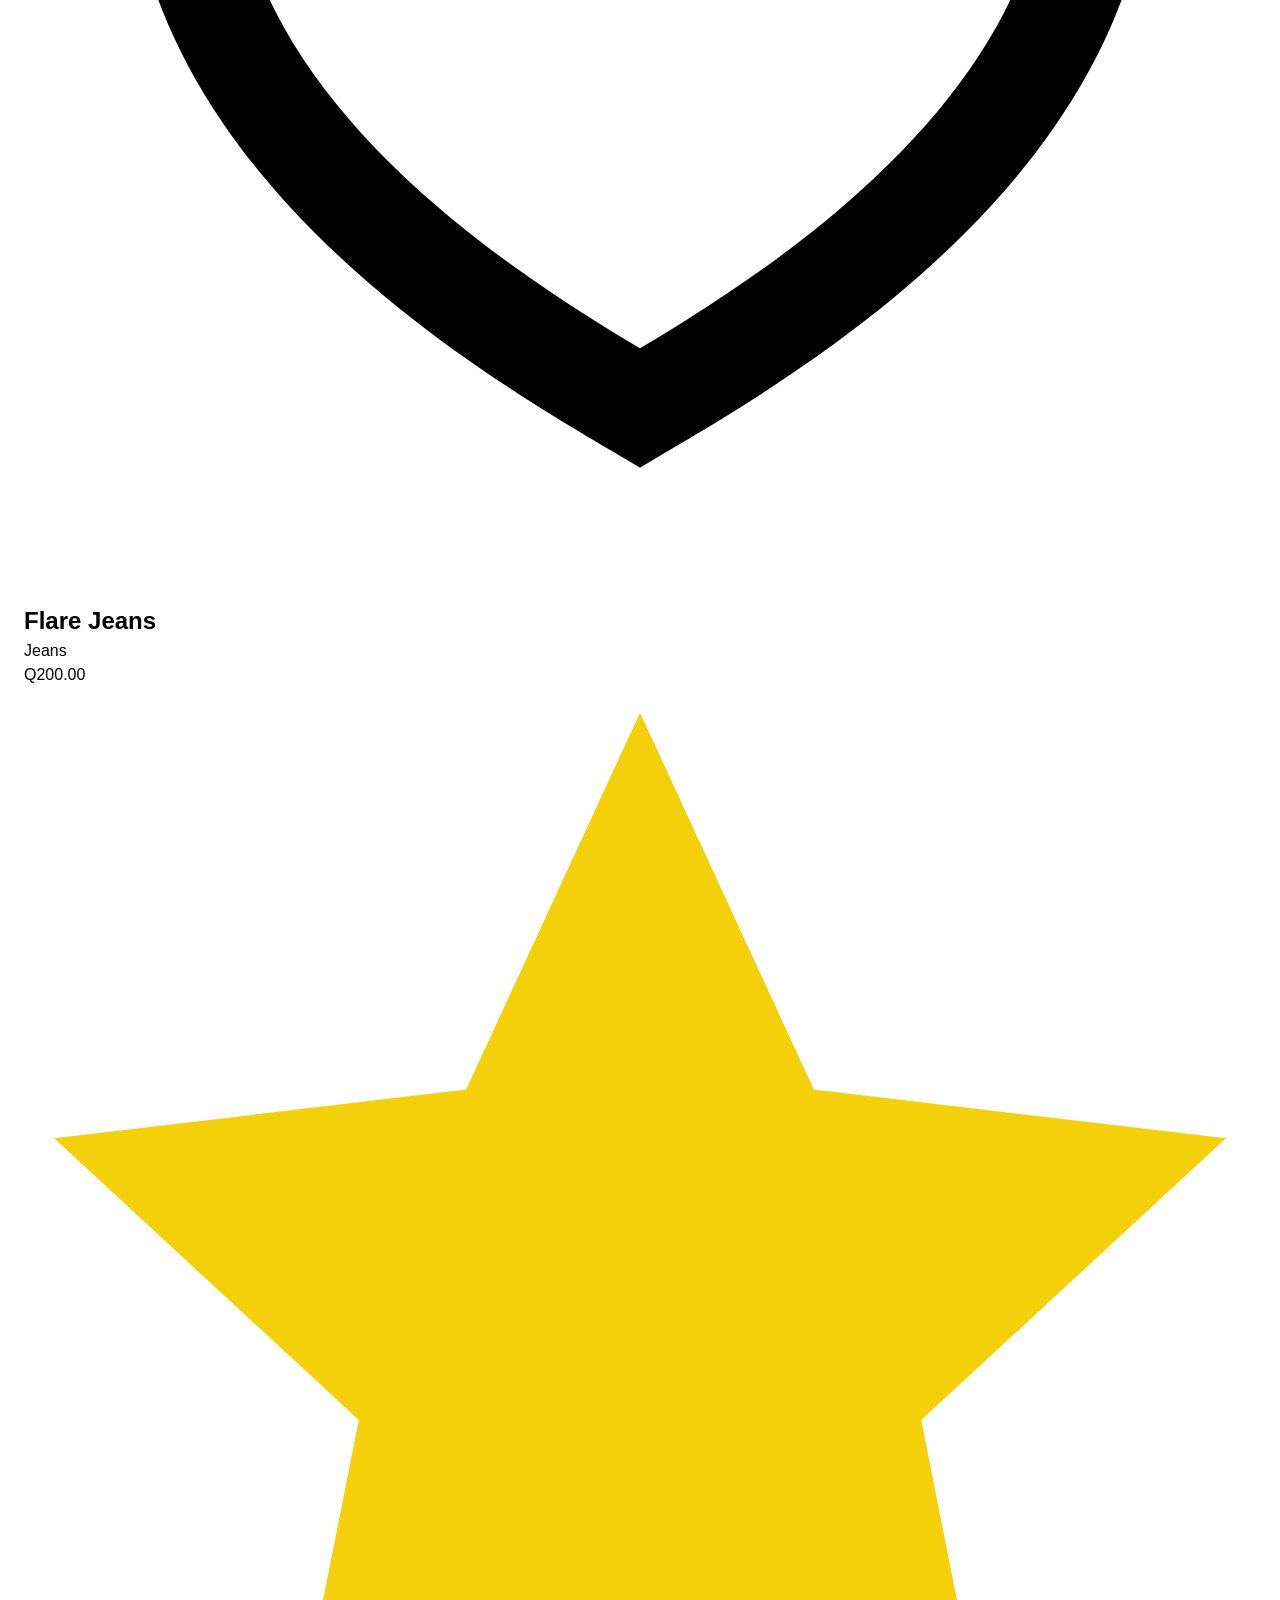
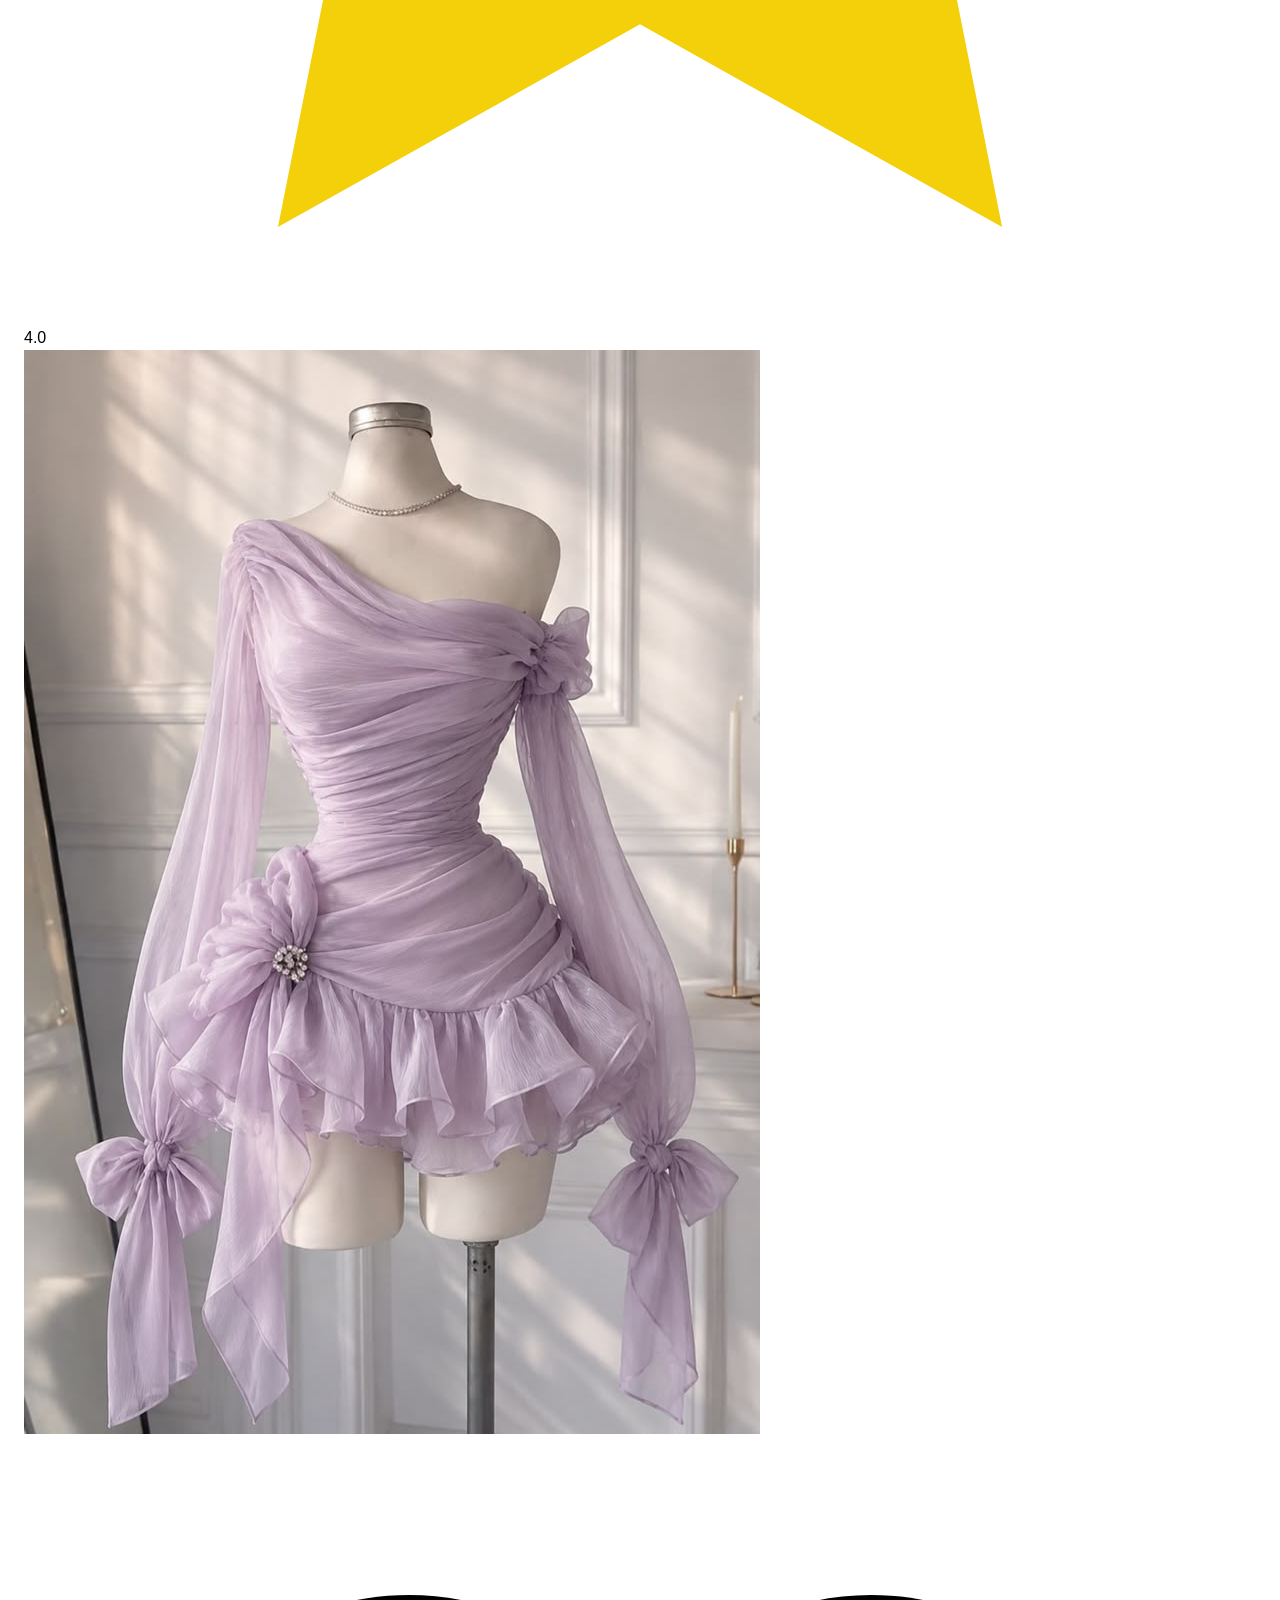
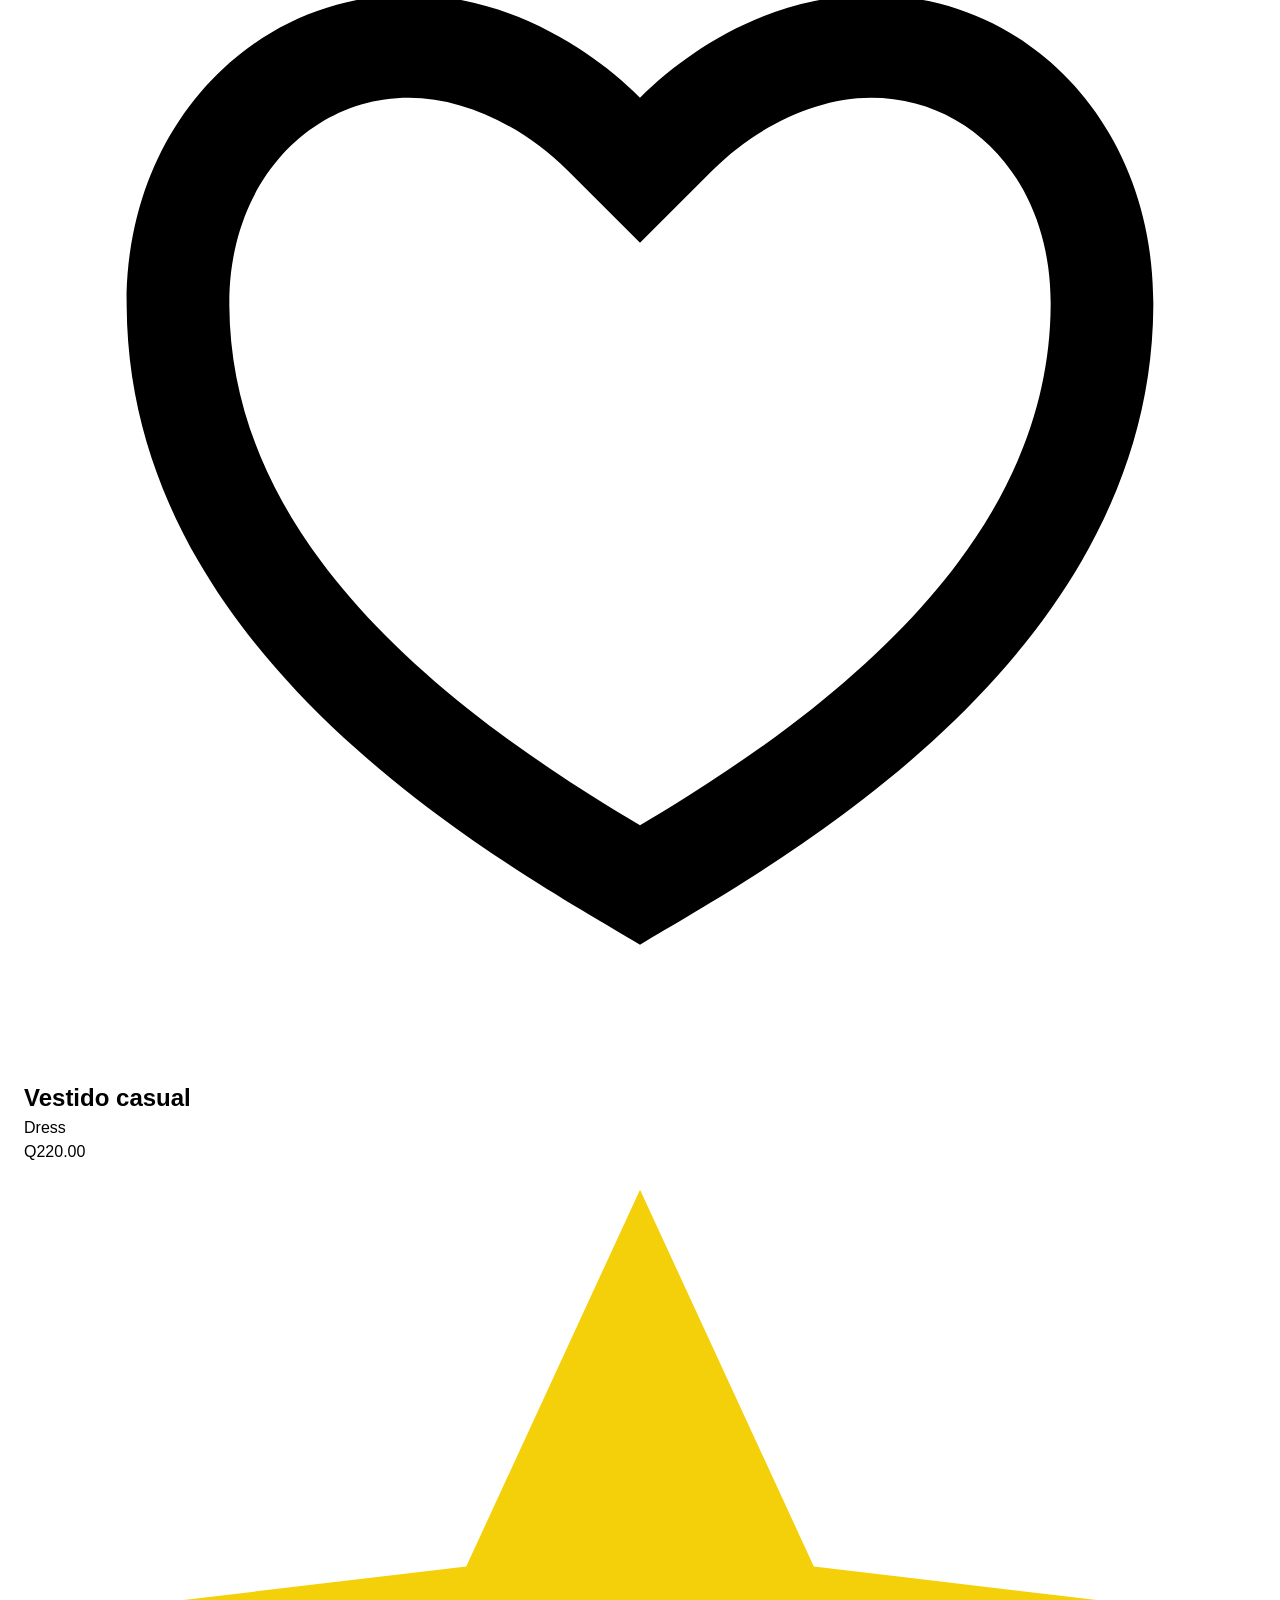
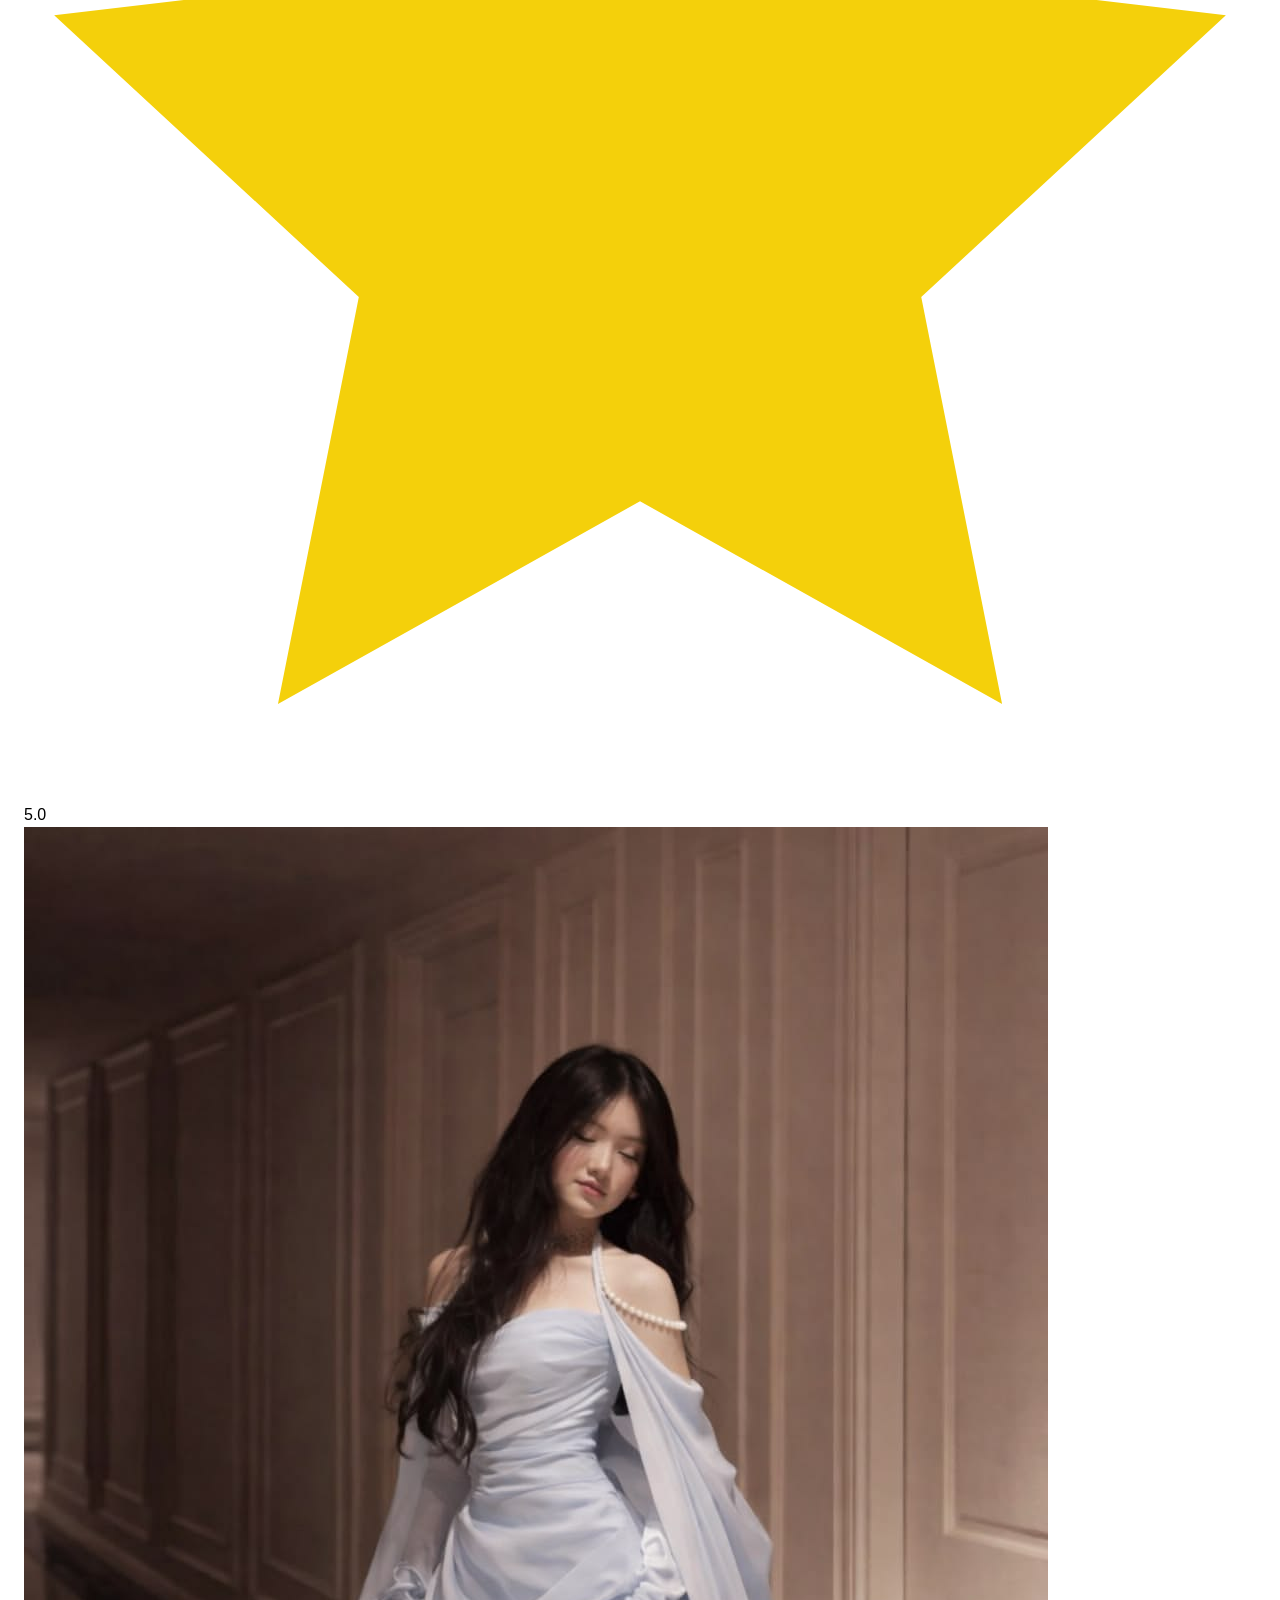
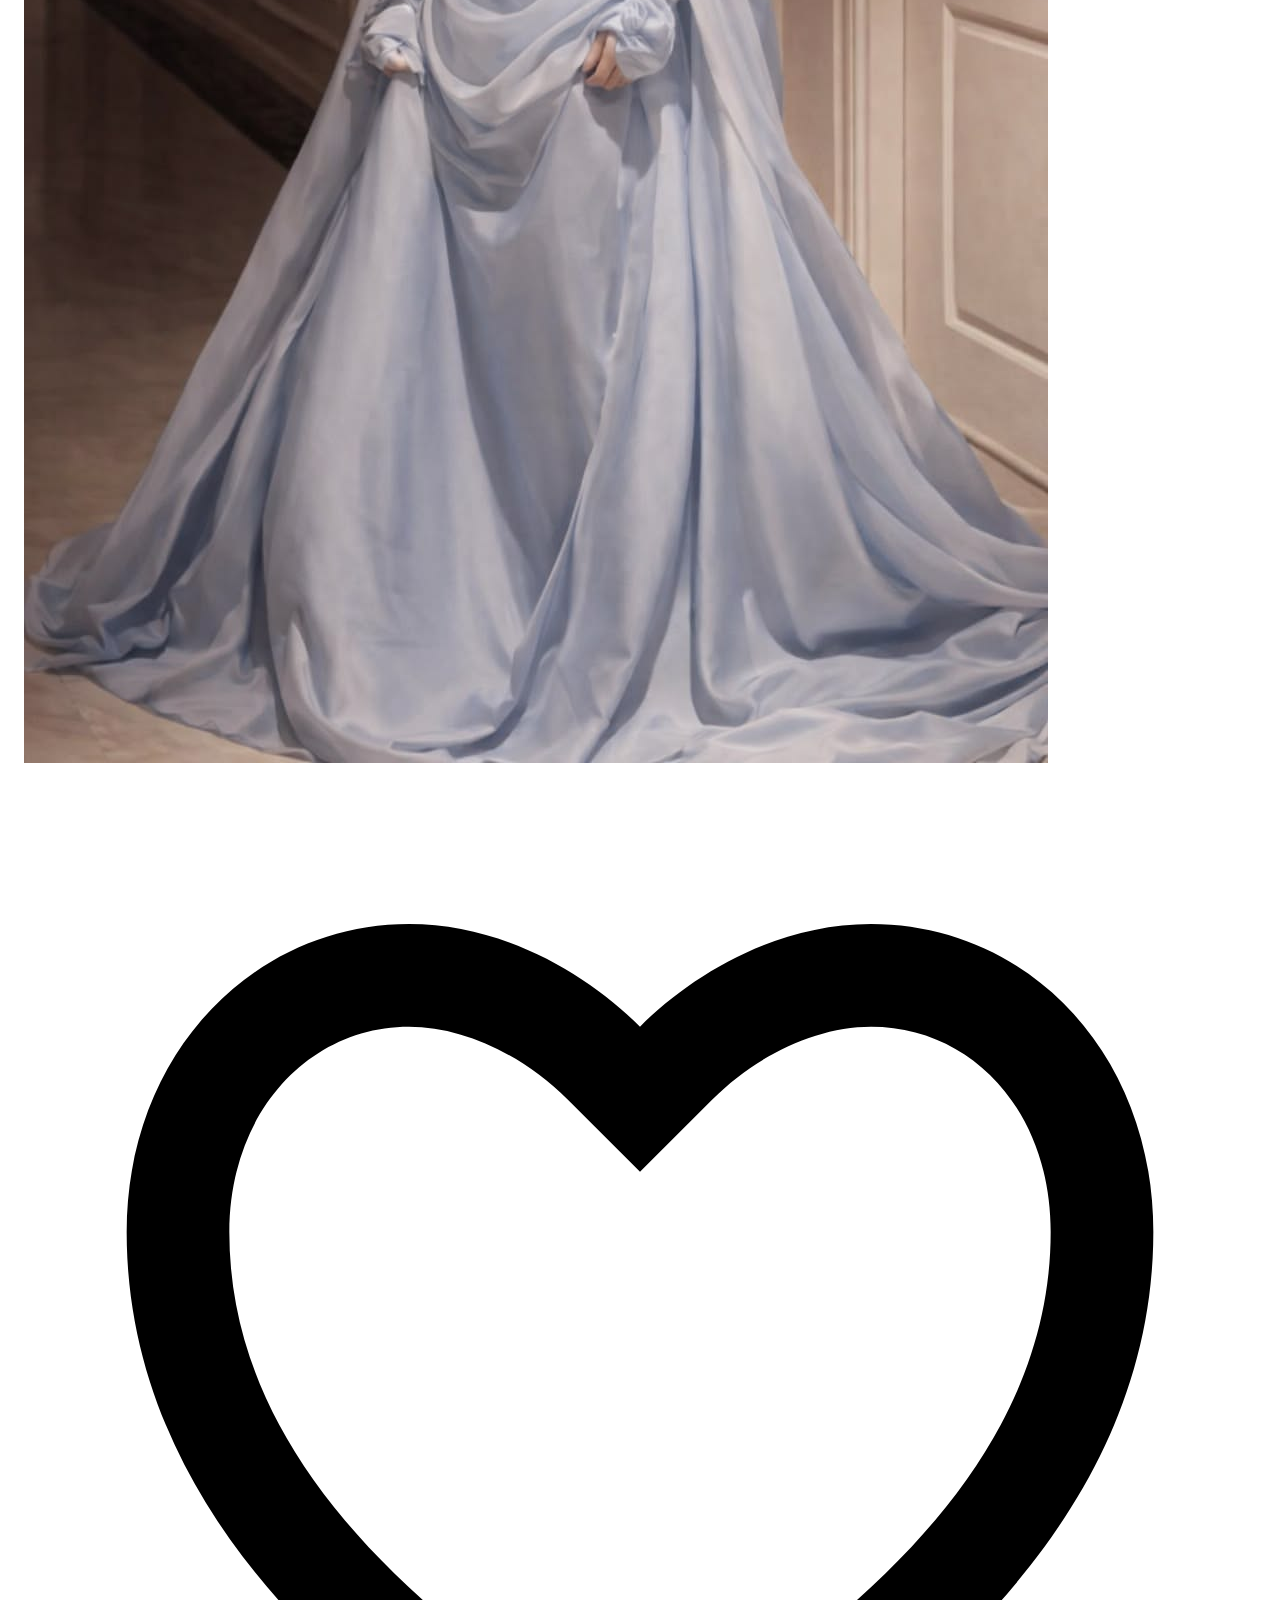
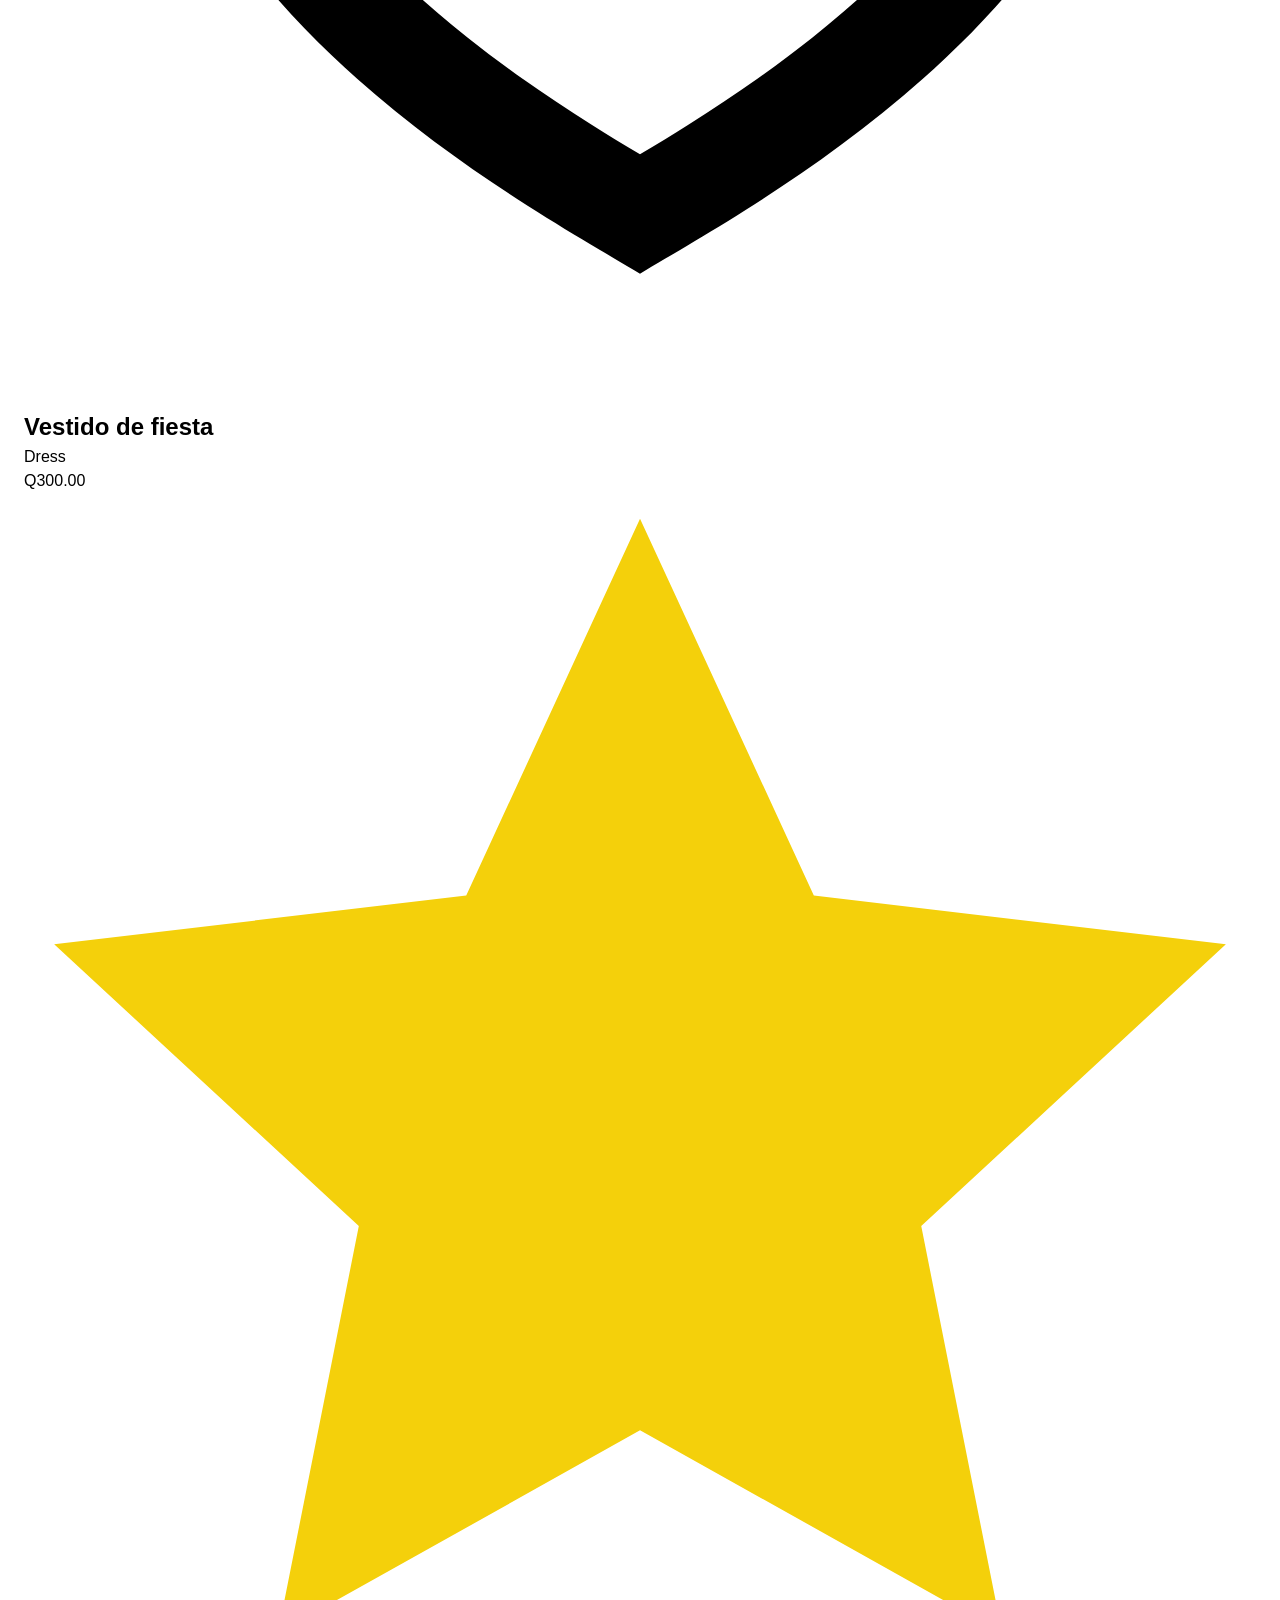
==== commit 2d2bd88d: "feat :art:: Agrega estilos a la información del usuario en el encabezado" ====
--- a/index.html
+++ b/index.html
@@ -1,8 +1,9 @@
 <!DOCTYPE html>
-<html lang="en">
+<html lang="es">
 <head>
     <meta charset="UTF-8">
     <meta name="viewport" content="width=device-width, initial-scale=1.0">
+    <link rel="stylesheet" href="./css/style.css">
     <title>Ecommerce</title>
 </head>
 <body>
@@ -12,15 +13,15 @@
                 <p>Hola, Bienvenido</p>
                 <h1>Astrid Castellanos</h1>
             </div>
-            <div id="perfil--img">
-                <img src="./storage/img/avatar.png" alt="Perfil">
-            </div>
+            <img id="perfil--img" src="./storage/img/avatar.png" alt="Perfil">
         </section>
         <section id="buscar">
-            <button>
-                <img class="icono" src="./storage/svg/search.svg" alt="lupa">
-            </button>
-            <input type="text" placeholder="Buscar">
+            <div id="contenedor--buscar">
+                <button class="icono--btn">
+                    <img class="icono"src="./storage/svg/search.svg" alt="lupa">
+                </button>
+                <input type="text" placeholder="Buscar">
+            </div>
             <button>
                 <img class="icono" src="./storage/svg/settings.svg" alt="filtro">
             </button>
--- a/css/style.css
+++ b/css/style.css
@@ -0,0 +1,82 @@
+@import "./variables.css";
+
+* {
+    margin: 0;
+    padding: 0;
+    box-sizing: border-box;
+}
+
+html {
+    font-size: var(--font-size);
+}
+
+body {
+    min-height: 100vh;
+    line-height: 1.5;
+    margin: 1.5rem;
+    font-family: var(--font-primary);
+}
+
+/*Móviles*/
+@media (max-width:768px){
+    header {
+        display: flex;
+        flex-direction: column;
+        gap: 1.5rem;
+    }
+
+    #perfil {
+        display: flex;
+        justify-content: space-between;
+        align-items: center;
+    }
+
+    #perfil--nombre h1 {
+        font-size: 1.2rem;
+    }
+
+    #perfil--img {
+        width: 55px;
+    }
+
+    #buscar {
+        height: 5vh;
+        width: 100%;
+        display: flex;
+        align-items: center;
+        justify-content: space-between;
+    }
+
+    #buscar button, #contenedor--buscar {
+        height: 100%;
+    }
+
+    .icono--btn {
+        border: none;
+        background: transparent;
+        position: absolute;
+        margin-left: 15px;
+    }
+
+    .icono--btn .icono {
+        color: pink;
+        height: 50%;
+    }
+
+    #contenedor--buscar {
+        position: relative;
+        width: 85%;
+    }
+
+    #contenedor--buscar input {
+        height: 100%;
+        width: 100%;
+        padding-left: 55px;
+        border: 1px solid var(--color-03);
+        border-radius: var(--secund-border-radius);
+    }
+
+}
+
+
+
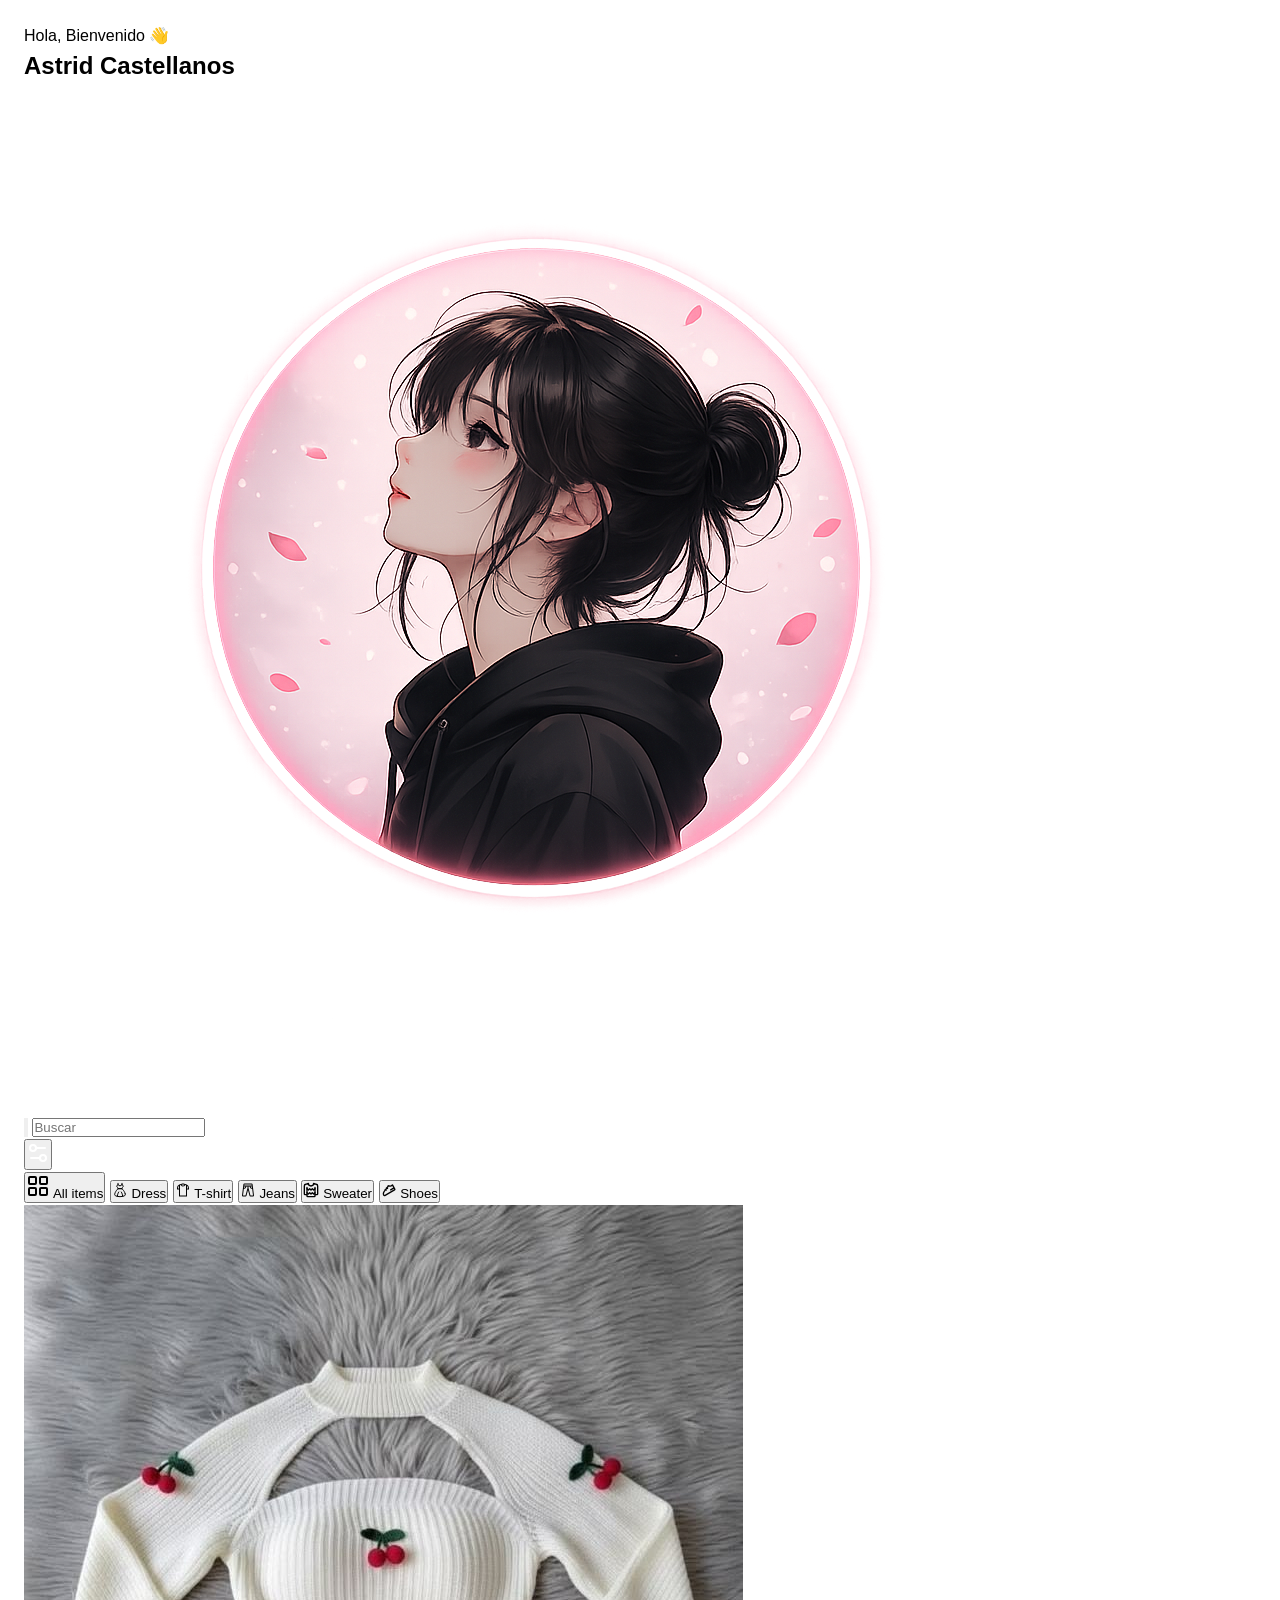
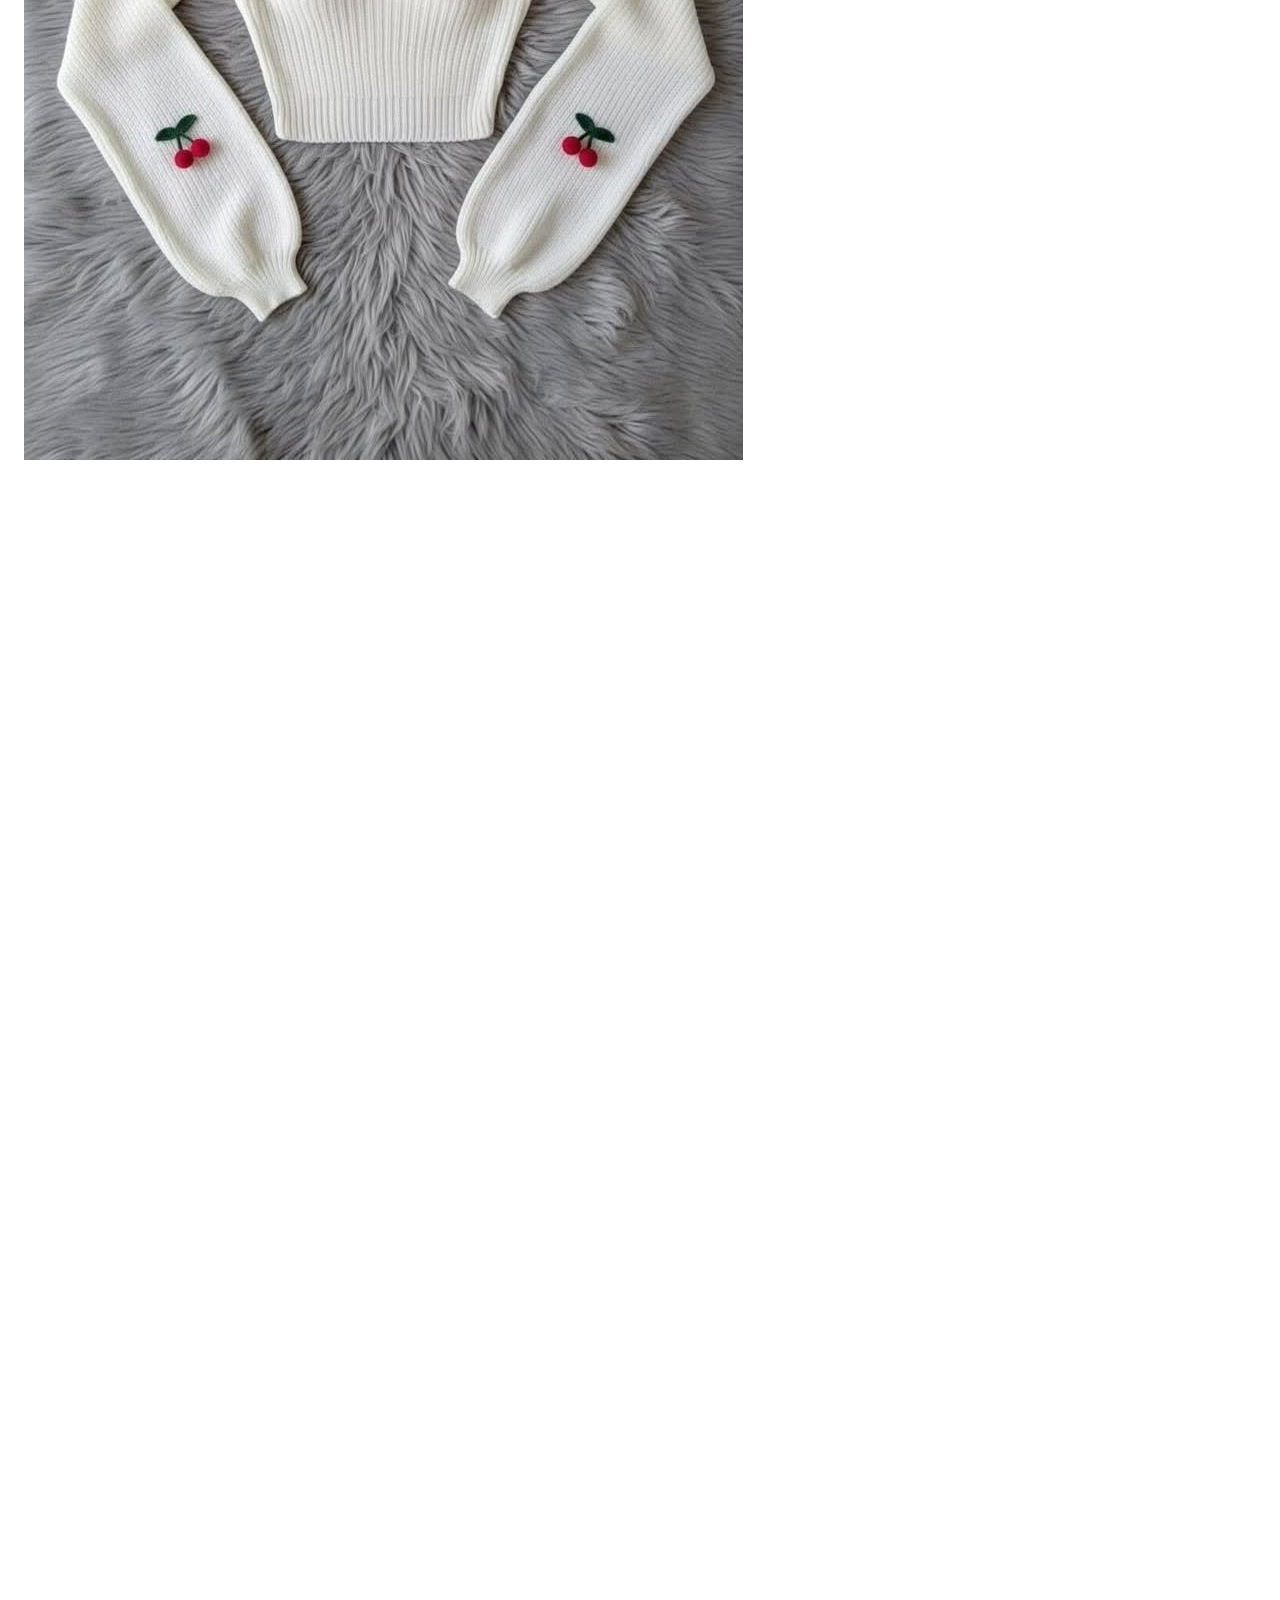
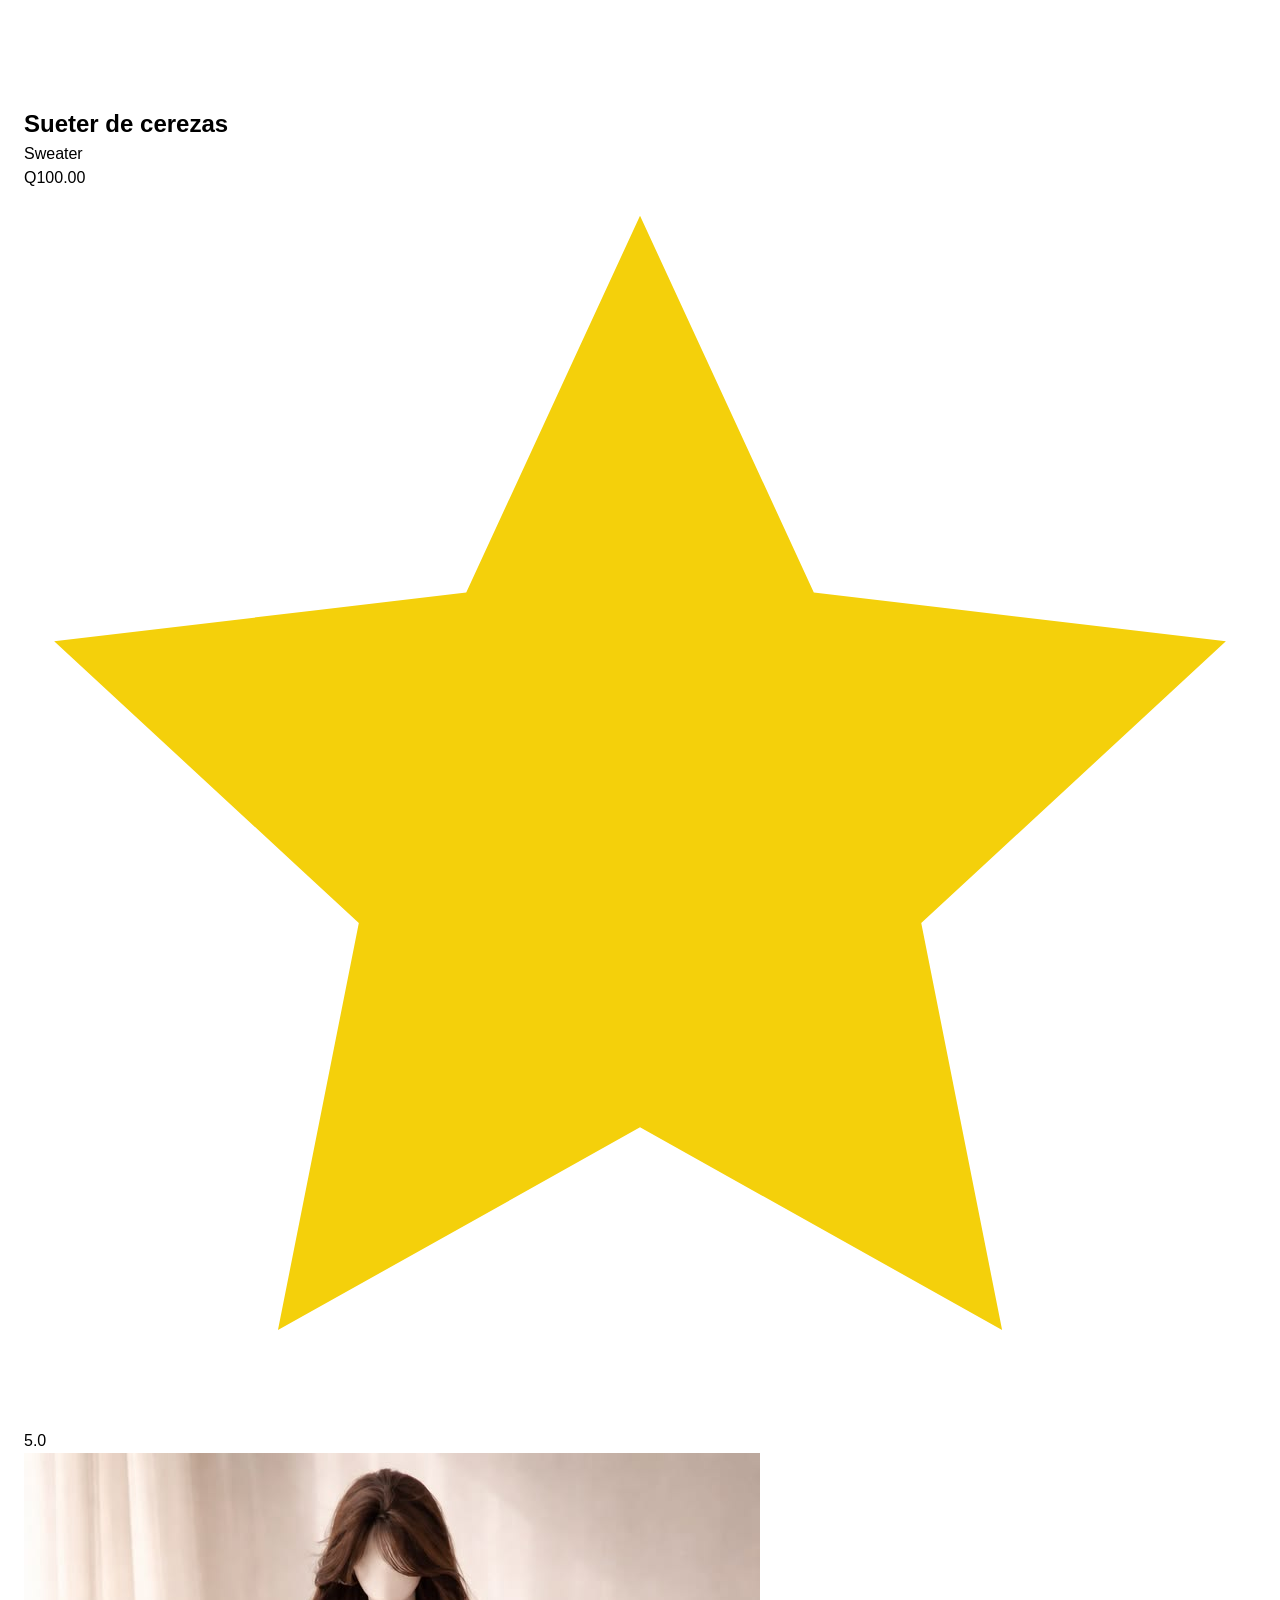
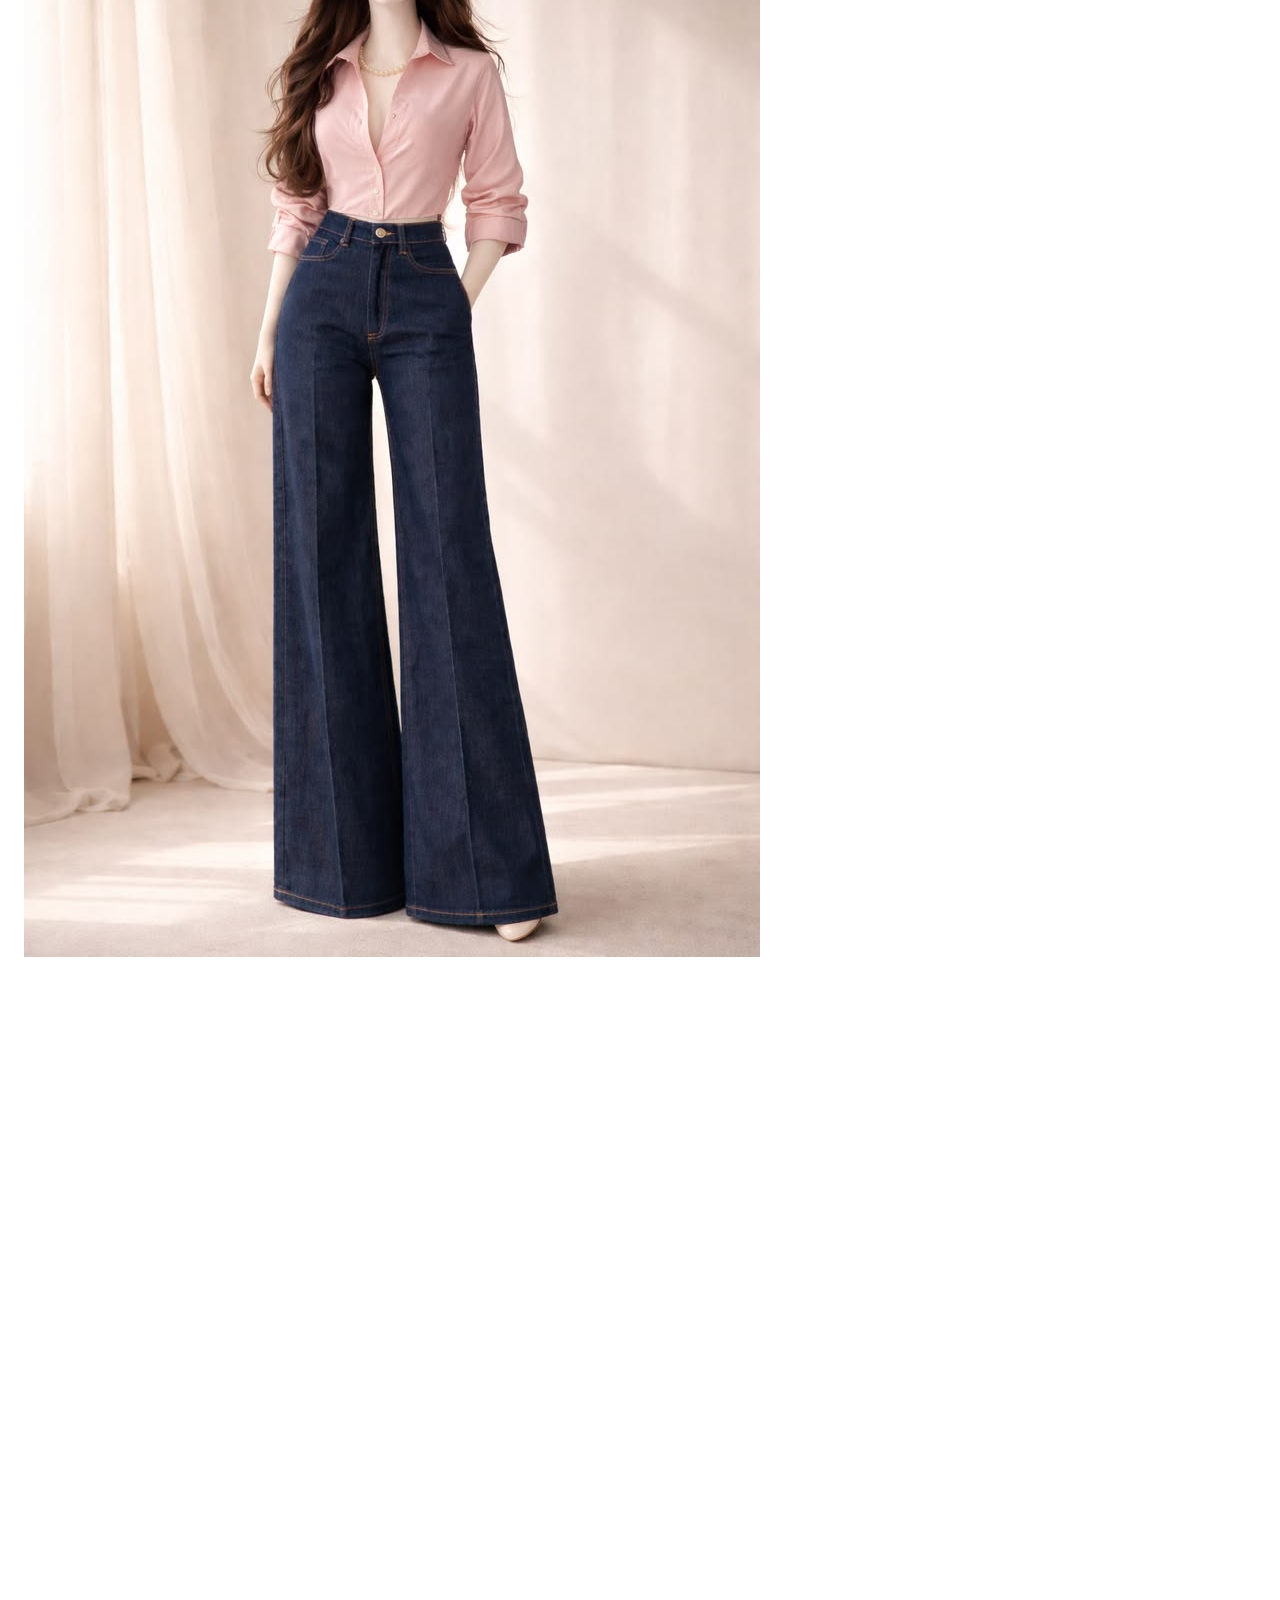
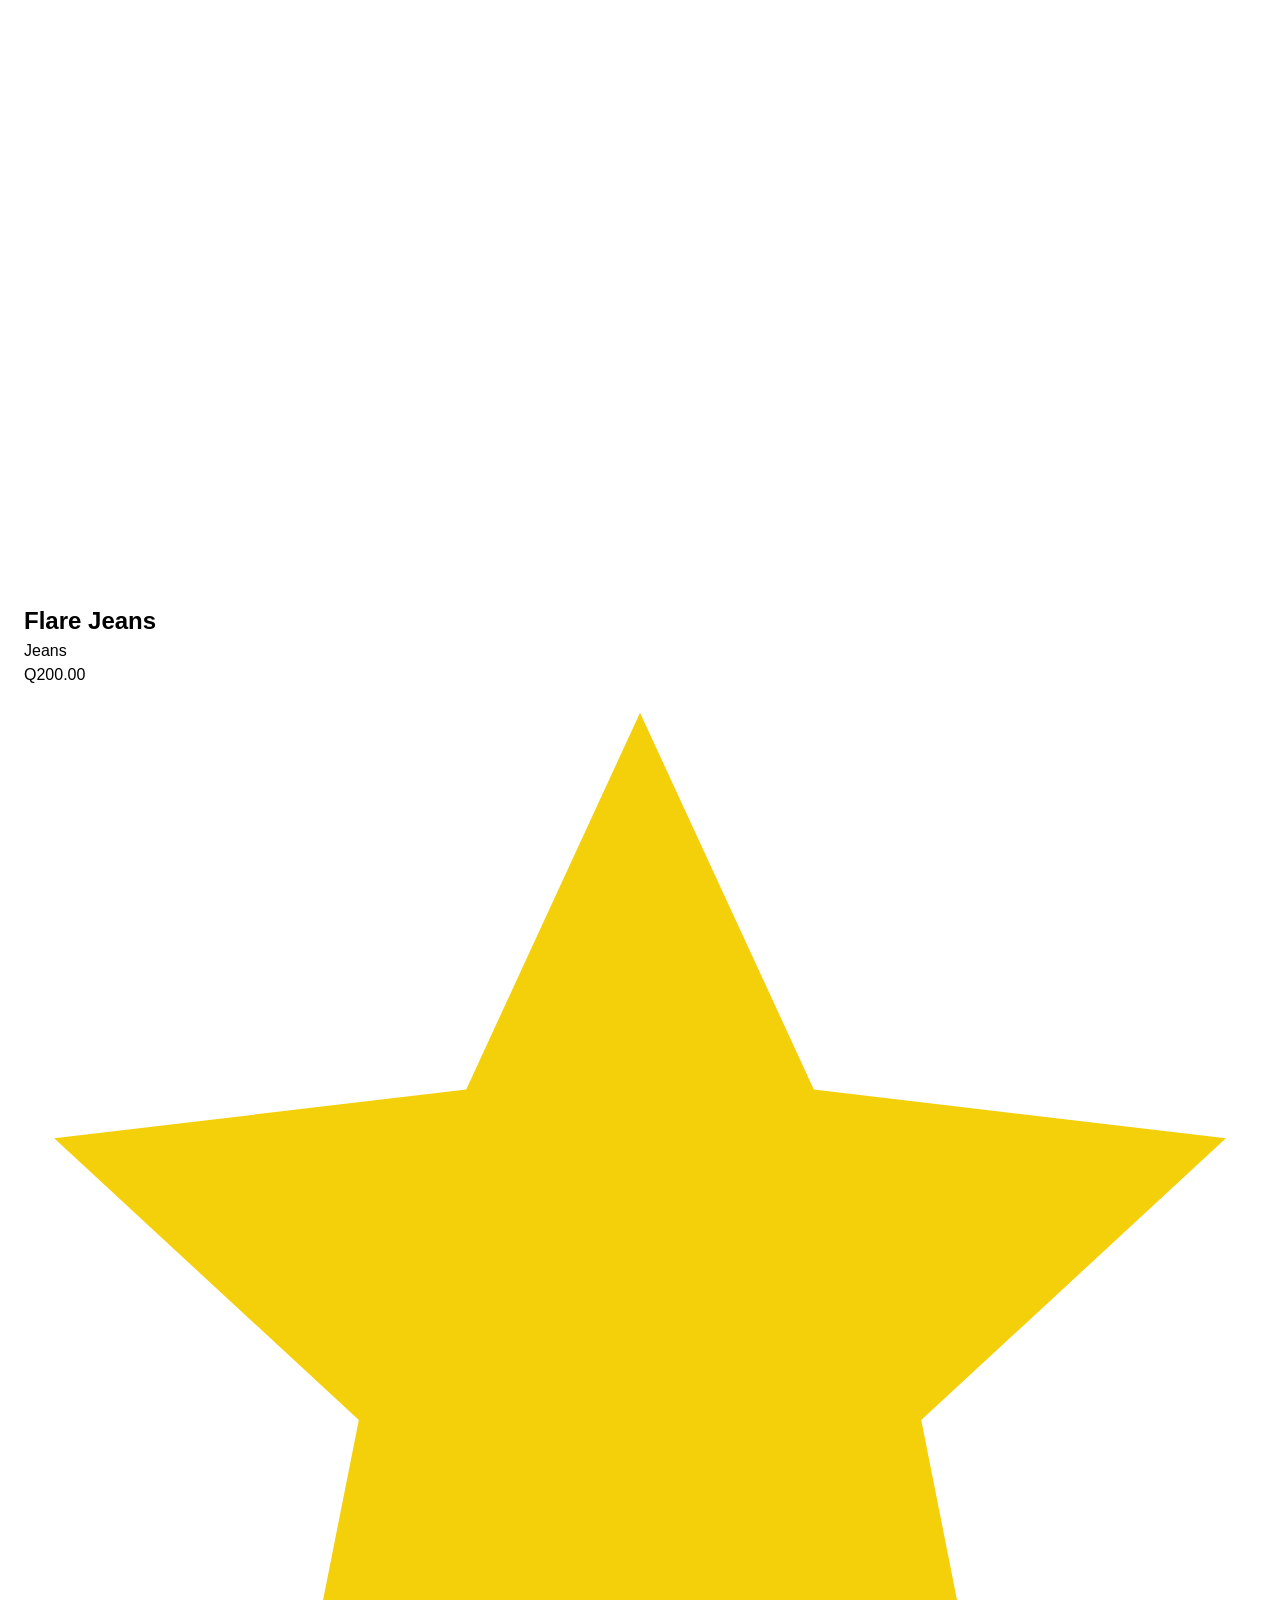
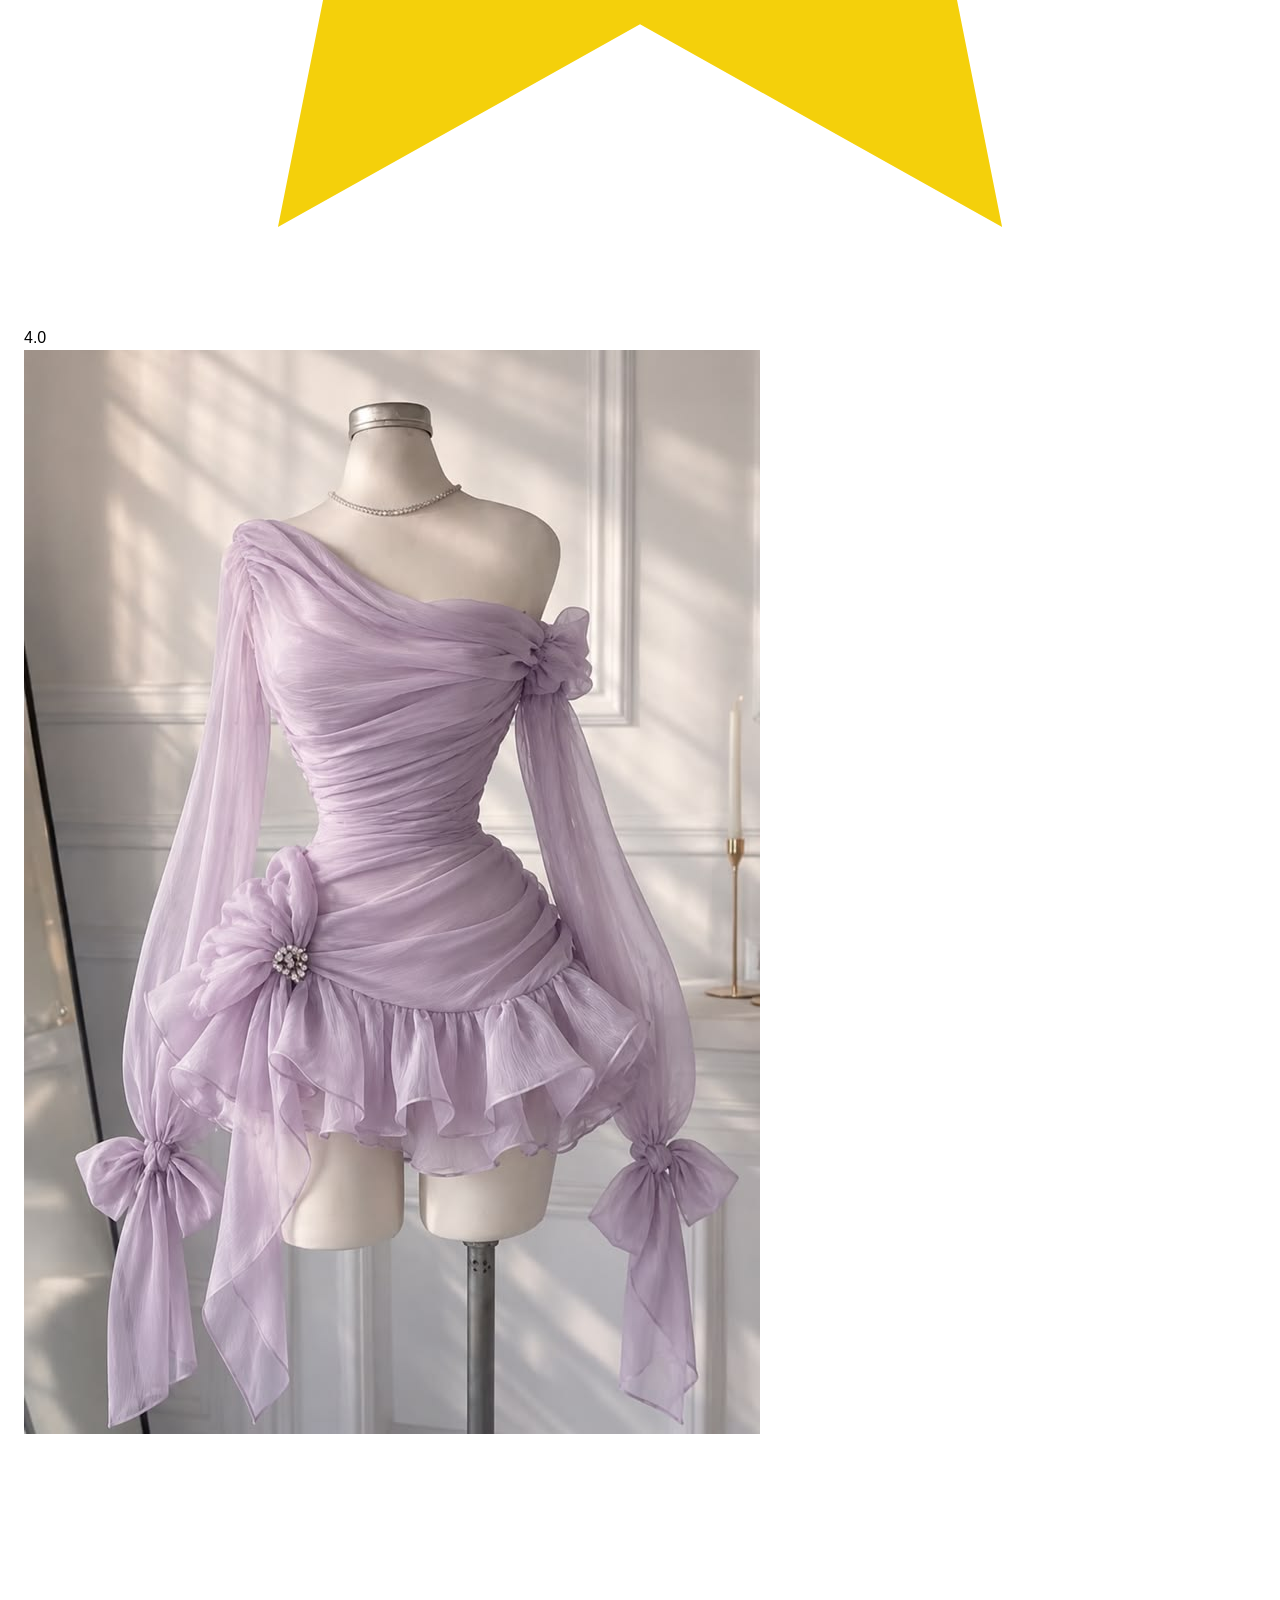
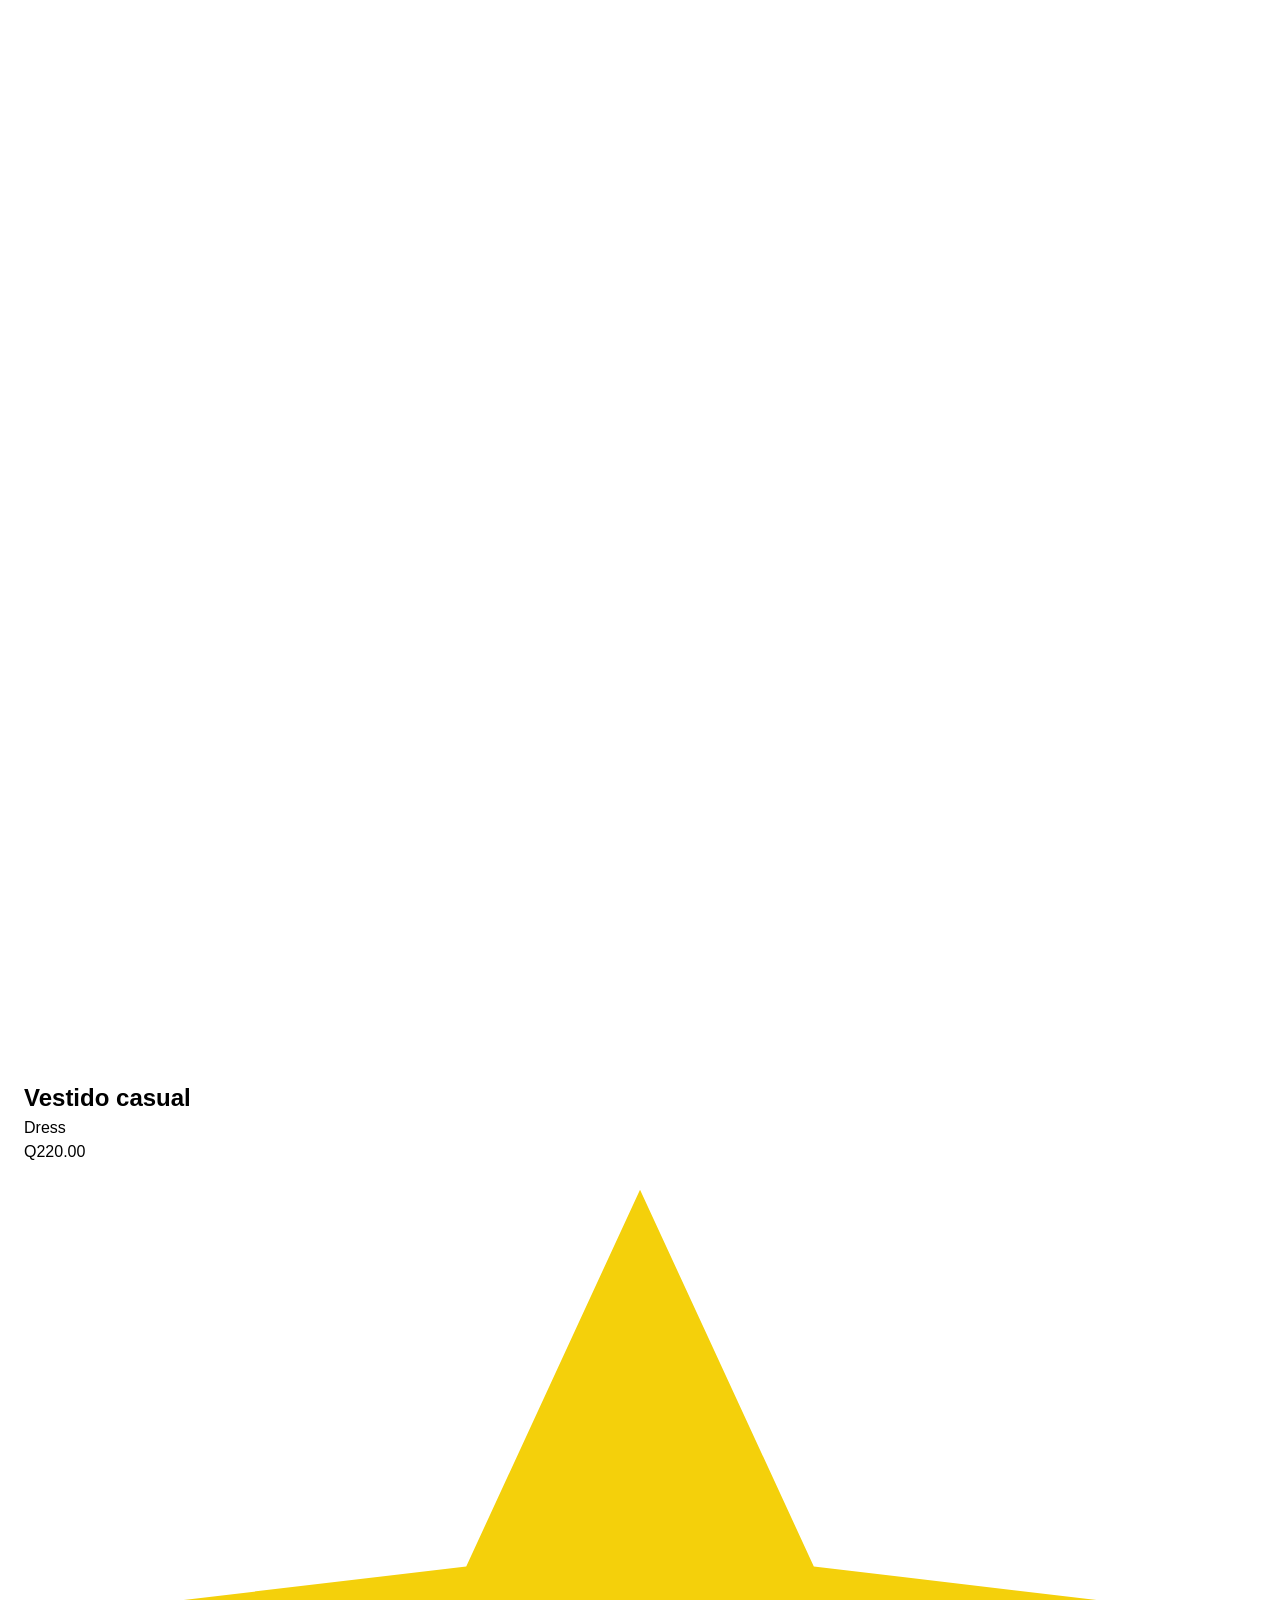
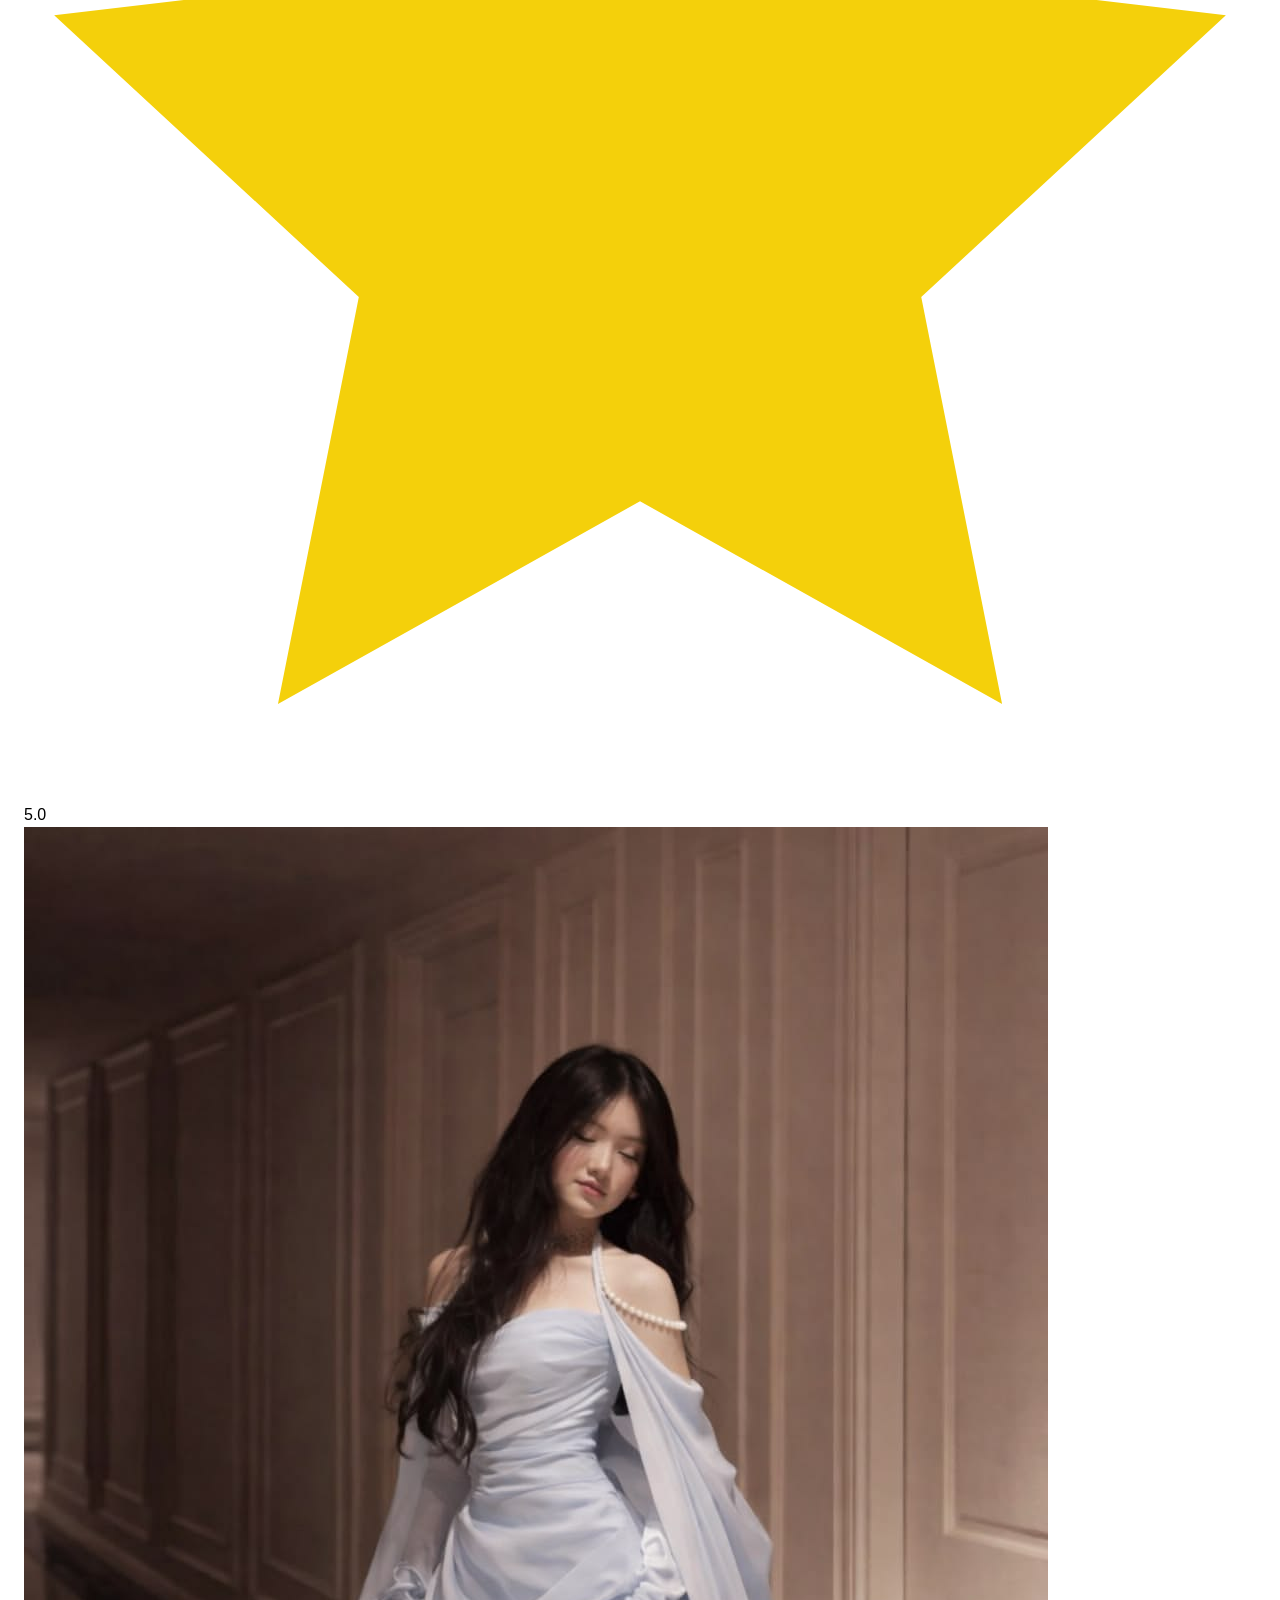
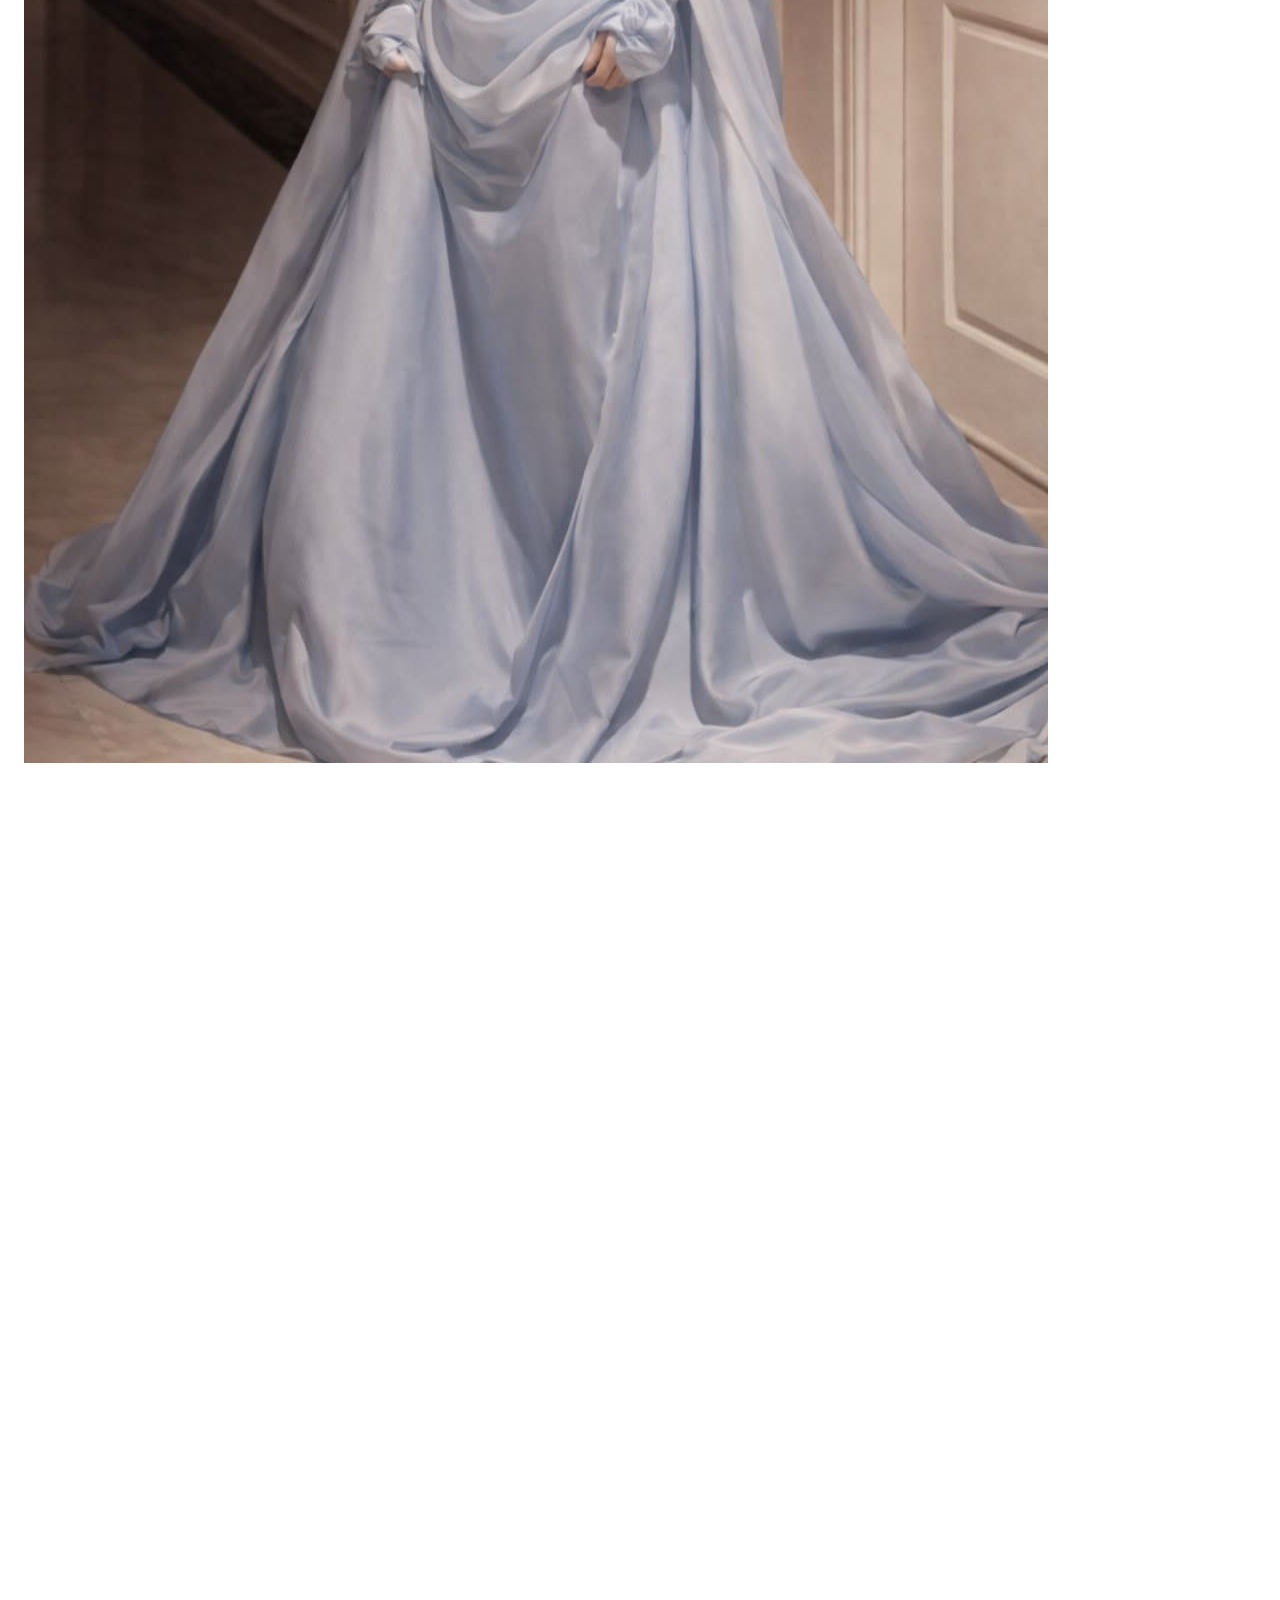
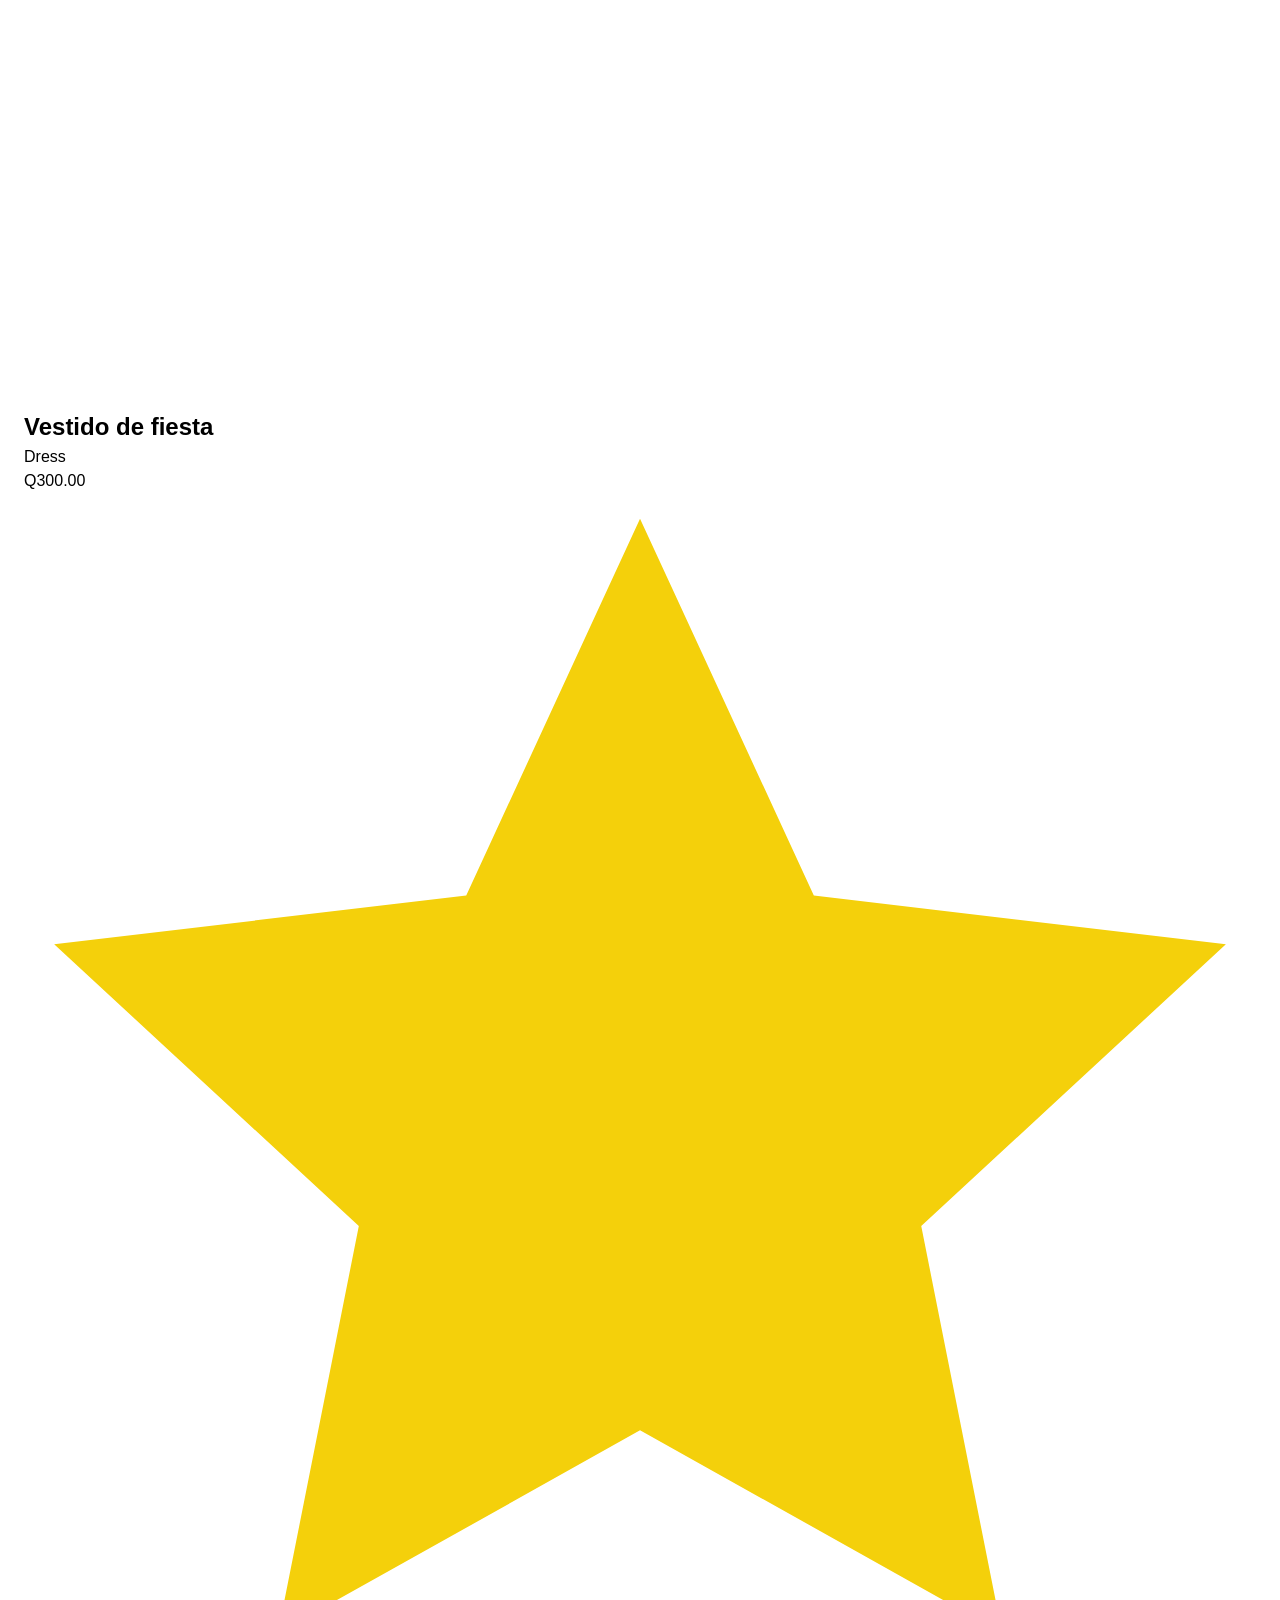
==== commit a0597593: "feat :art:: Agrega diseño de estructura con grid y flex" ====
--- a/index.html
+++ b/index.html
@@ -10,19 +10,19 @@
     <header>
         <section id="perfil">
             <div id="perfil--nombre">
-                <p>Hola, Bienvenido</p>
+                <p>Hola, Bienvenido 👋</p>
                 <h1>Astrid Castellanos</h1>
             </div>
             <img id="perfil--img" src="./storage/img/avatar.png" alt="Perfil">
         </section>
         <section id="buscar">
             <div id="contenedor--buscar">
-                <button class="icono--btn">
+                <button id="buscar--btn">
                     <img class="icono"src="./storage/svg/search.svg" alt="lupa">
                 </button>
                 <input type="text" placeholder="Buscar">
             </div>
-            <button>
+            <button id="filtro--btn">
                 <img class="icono" src="./storage/svg/settings.svg" alt="filtro">
             </button>
         </section>
@@ -31,7 +31,7 @@
         <section id="categorias">
             <button>
                 <img class="icono" src="./storage/svg/all-items.svg" alt="Todos los productos">
-                All-items
+                All items
             </button>
             <button>
                 <img class="icono" src="./storage/svg/dress.svg" alt="Vestidos">
@@ -58,14 +58,16 @@
             <div class="card">
                 <div class="card--img">
                     <img src="./storage/img/sweater-2.jpg" alt="Producto 1">
-                    <img class="icono icono-fav" src="./storage/svg/fav.svg" alt="Favorito">
+                    <div class="card--img--fav">
+                        <img class="icono icono-fav" src="./storage/svg/fav.svg" alt="Favorito">
+                    </div>
                 </div>
                 <div class="card--info">
                     <h2>Sueter de cerezas</h2>
                     <p>Sweater</p>
                     <div>
-                        <p>Q100.00</p>
-                        <div>
+                        <p class="precio">Q100.00</p>
+                        <div class="card--info--rating">
                             <img src="./storage/svg/star.svg" alt="Estrella">
                             <p>5.0</p>
                         </div>
@@ -75,14 +77,16 @@
             <div class="card">
                 <div class="card--img">
                     <img src="./storage/img/jeans-2.jpg" alt="Producto 2">
-                    <img class="icono icono-fav" src="./storage/svg/fav.svg" alt="Favorito">
+                    <div class="card--img--fav">
+                        <img class="icono icono-fav" src="./storage/svg/fav.svg" alt="Favorito">
+                    </div>    
                 </div>
                 <div class="card--info">
                     <h2>Flare Jeans</h2>
                     <p>Jeans</p>
                     <div>
-                        <p>Q200.00</p>
-                        <div>
+                        <p class="precio">Q200.00</p>
+                        <div class="card--info--rating">
                             <img src="./storage/svg/star.svg" alt="Estrella">
                             <p>4.0</p>
                         </div>
@@ -92,14 +96,16 @@
             <div class="card">
                 <div class="card--img">
                     <img src="./storage/img/dress-1.jpg" alt="Producto 3">
-                    <img class="icono icono-fav" src="./storage/svg/fav.svg" alt="Favorito">
+                    <div class="card--img--fav">
+                        <img class="icono icono-fav" src="./storage/svg/fav.svg" alt="Favorito">
+                    </div>
                 </div>
                 <div class="card--info">
                     <h2>Vestido casual</h2>
                     <p>Dress</p>
                     <div>
-                        <p>Q220.00</p>
-                        <div>
+                        <p class="precio">Q220.00</p>
+                        <div class="card--info--rating">
                             <img src="./storage/svg/star.svg" alt="Estrella">
                             <p>5.0</p>
                         </div>
@@ -109,14 +115,16 @@
             <div class="card">
                 <div class="card--img">
                     <img src="./storage/img/dress-2.jpg" alt="Producto 4">
-                    <img class="icono icono-fav" src="./storage/svg/fav.svg" alt="Favorito">
+                    <div class="card--img--fav">
+                        <img class="icono icono-fav" src="./storage/svg/fav.svg" alt="Favorito">
+                    </div>    
                 </div>
                 <div class="card--info">
                     <h2>Vestido de fiesta</h2>
                     <p>Dress</p>
                     <div>
-                        <p>Q300.00</p>
-                        <div>
+                        <p class="precio">Q300.00</p>
+                        <div class="card--info--rating">
                             <img src="./storage/svg/star.svg" alt="Estrella">
                             <p>5.0</p>
                         </div>
@@ -126,14 +134,16 @@
             <div class="card">
                 <div class="card--img">
                     <img src="./storage/img/shoes-1.jpg" alt="Producto 5">
-                    <img class="icono icono-fav" src="./storage/svg/fav.svg" alt="Favorito">
+                    <div class="card--img--fav">
+                        <img class="icono icono-fav" src="./storage/svg/fav.svg" alt="Favorito">
+                    </div>    
                 </div>
                 <div class="card--info">
                     <h2>Converse negros</h2>
                     <p>Shoes</p>
                     <div>
-                        <p>Q1,100.00</p>
-                        <div>
+                        <p class="precio">Q1,100.00</p>
+                        <div class="card--info--rating">
                             <img src="./storage/svg/star.svg" alt="Estrella">
                             <p>5.0</p>
                         </div>
@@ -143,14 +153,16 @@
             <div class="card">
                 <div class="card--img">
                     <img src="./storage/img/sweater.jpg" alt="Producto 6">
-                    <img class="icono icono-fav" src="./storage/svg/fav.svg" alt="Favorito">
+                    <div class="card--img--fav">
+                        <img class="icono icono-fav" src="./storage/svg/fav.svg" alt="Favorito">
+                    </div>    
                 </div>
                 <div class="card--info">
                     <h2>Sueter de lana</h2>
                     <p>Sweater</p>
                     <div>
-                        <p>Q50.00</p>
-                        <div>
+                        <p class="precio">Q50.00</p>
+                        <div class="card--info--rating">
                             <img src="./storage/svg/star.svg" alt="Estrella">
                             <p>3.0</p>
                         </div>
@@ -160,14 +172,16 @@
             <div class="card">
                 <div class="card--img">
                     <img src="./storage/img/shoes-2.webp" alt="Producto 7">
-                    <img class="icono icono-fav" src="./storage/svg/fav.svg" alt="Favorito">
+                    <div class="card--img--fav">
+                        <img class="icono icono-fav" src="./storage/svg/fav.svg" alt="Favorito">
+                    </div>    
                 </div>
                 <div class="card--info">
                     <h2>Botas altas</h2>
                     <p>Shoes</p>
                     <div>
-                        <p>Q350.00</p>
-                        <div>
+                        <p class="precio">Q350.00</p>
+                        <div class="card--info--rating">
                             <img src="./storage/svg/star.svg" alt="Estrella">
                             <p>5.0</p>
                         </div>
@@ -177,14 +191,16 @@
             <div class="card">
                 <div class="card--img">
                     <img src="./storage/img/tshirt-1.jpg" alt="Producto 8">
-                    <img class="icono icono-fav" src="./storage/svg/fav.svg" alt="Favorito">
+                    <div class="card--img--fav">
+                        <img class="icono icono-fav" src="./storage/svg/fav.svg" alt="Favorito">
+                    </div>    
                 </div>
                 <div class="card--info">
                     <h2>Camisa a la moda</h2>
                     <p>T-shirt</p>
                     <div>
-                        <p>Q150.00</p>
-                        <div>
+                        <p class="precio">Q150.00</p>
+                        <div class="card--info--rating">
                             <img src="./storage/svg/star.svg" alt="Estrella">
                             <p>5.0</p>
                         </div>
--- a/css/style.css
+++ b/css/style.css
@@ -11,18 +11,21 @@
 }
 
 body {
+    position: relative;
     min-height: 100vh;
     line-height: 1.5;
     margin: 1.5rem;
     font-family: var(--font-primary);
 }
 
+
 /*Móviles*/
 @media (max-width:768px){
     header {
         display: flex;
         flex-direction: column;
         gap: 1.5rem;
+        margin-bottom: 3vh;
     }
 
     #perfil {
@@ -32,15 +35,20 @@
     }
 
     #perfil--nombre h1 {
-        font-size: 1.2rem;
+        font-size: 1.0rem;
+    }
+
+    #perfil--nombre p {
+        color: var(--color-03);
+        font-size: 0.8rem;
     }
 
     #perfil--img {
-        width: 55px;
+        width: 50px;
     }
 
     #buscar {
-        height: 5vh;
+        height: 6vh;
         width: 100%;
         display: flex;
         align-items: center;
@@ -51,21 +59,20 @@
         height: 100%;
     }
 
-    .icono--btn {
+    #buscar--btn {
         border: none;
         background: transparent;
         position: absolute;
         margin-left: 15px;
     }
 
-    .icono--btn .icono {
-        color: pink;
+    #buscar--btn .icono {
         height: 50%;
     }
 
     #contenedor--buscar {
         position: relative;
-        width: 85%;
+        width: 80%;
     }
 
     #contenedor--buscar input {
@@ -76,7 +83,153 @@
         border-radius: var(--secund-border-radius);
     }
 
-}
-
-
-
+    #filtro--btn {
+        border: none;
+        background: var(--color-01);
+        border-radius: var(--secund-border-radius);
+        width: 14%;
+    }
+
+    /*Categorias*/
+
+    #categorias {
+        display: flex;
+        justify-content: space-between;
+        gap: 1rem;
+        margin-bottom: 3vh;
+        overflow: auto;
+    }
+
+    #categorias button {
+        display: flex;
+        background: transparent;
+        color: var(--color-01);
+        padding: 0.5rem 1rem;
+        border: 1px solid var(--color-03);
+        border-radius: var(--secund-border-radius);
+        font-size: 0.8rem;
+        text-wrap: nowrap;
+    }
+
+    #categorias button:hover {
+        background: var(--color-01);
+        color: var(--color-04);
+    }
+
+    #categorias .icono {
+        height: 1rem;
+    }
+
+    /*Cards de productos*/
+
+    #cards {
+        display: grid;
+        grid-template-columns: repeat(auto-fill, minmax(40%, 1fr));
+        gap: 1rem;
+        padding-bottom: 10vh;
+    }
+
+    .card {
+        display: flex;
+        flex-direction: column;
+        position: relative;
+    }
+
+    .card--img > img {
+        width: 100%;
+        height: 30vh;
+        object-fit: cover;
+        border-radius: 15px;
+    }
+    
+    .card--img--fav {
+        position: absolute;
+        top: 10px;
+        right: 10px;
+        width: 30px;
+        height: 30px;
+        border-radius: var(--main-border-radius-);
+        display: flex;
+        justify-content: center;
+        align-items: center;
+        background-color: var(--color-01);
+    }
+
+    .icono-fav {
+        width: 20px;
+    }   
+
+    .icono-fav:hover {
+        cursor: pointer;
+        background-image: url("../storage/svg/fav--hover.svg");
+    }
+
+    .card--info h2 {
+        font-size: 0.9rem;
+    }
+
+    .card--info p:not(.precio, .card--info--rating p) {
+        font-size: 0.7rem;
+        color: var(--color-03);
+    }
+
+    .card--info > div {
+        width: 90%;
+        display: flex;
+        justify-content: space-between;
+        align-items: center;
+    }
+
+    .precio {
+        font-size: 0.8rem;
+        font-weight: 700;
+        color: var(--color-01);
+    }
+
+    .card--info--rating {
+        display: flex;
+        align-items: center;
+        gap: 0.2rem;
+    }
+
+    .card--info--rating img {
+        width: 0.9rem;
+    }
+
+    .card--info--rating p {
+        font-size: 0.8rem;
+        color: var(--color-03);
+    }
+
+    footer {
+        position: fixed;
+        bottom: 0;
+        left: 0;
+        width: 85%;
+        height: 7vh;
+        background-color: var(--color-01);
+        display: flex;
+        justify-content: space-around;
+        align-items: center;
+        border-radius: 2rem;
+        margin: 0 1.5rem 0.8rem 1.5rem;
+    }
+
+    footer button {
+        background: var(--color-02);
+        border: none;
+        width: 30px;
+        height: 30px;
+        border-radius: var(--main-border-radius-);
+        display: flex;
+        justify-content: center;
+        align-items: center;
+    }
+
+    footer .icono {
+        width: 20px;
+    }
+}
+
+
+
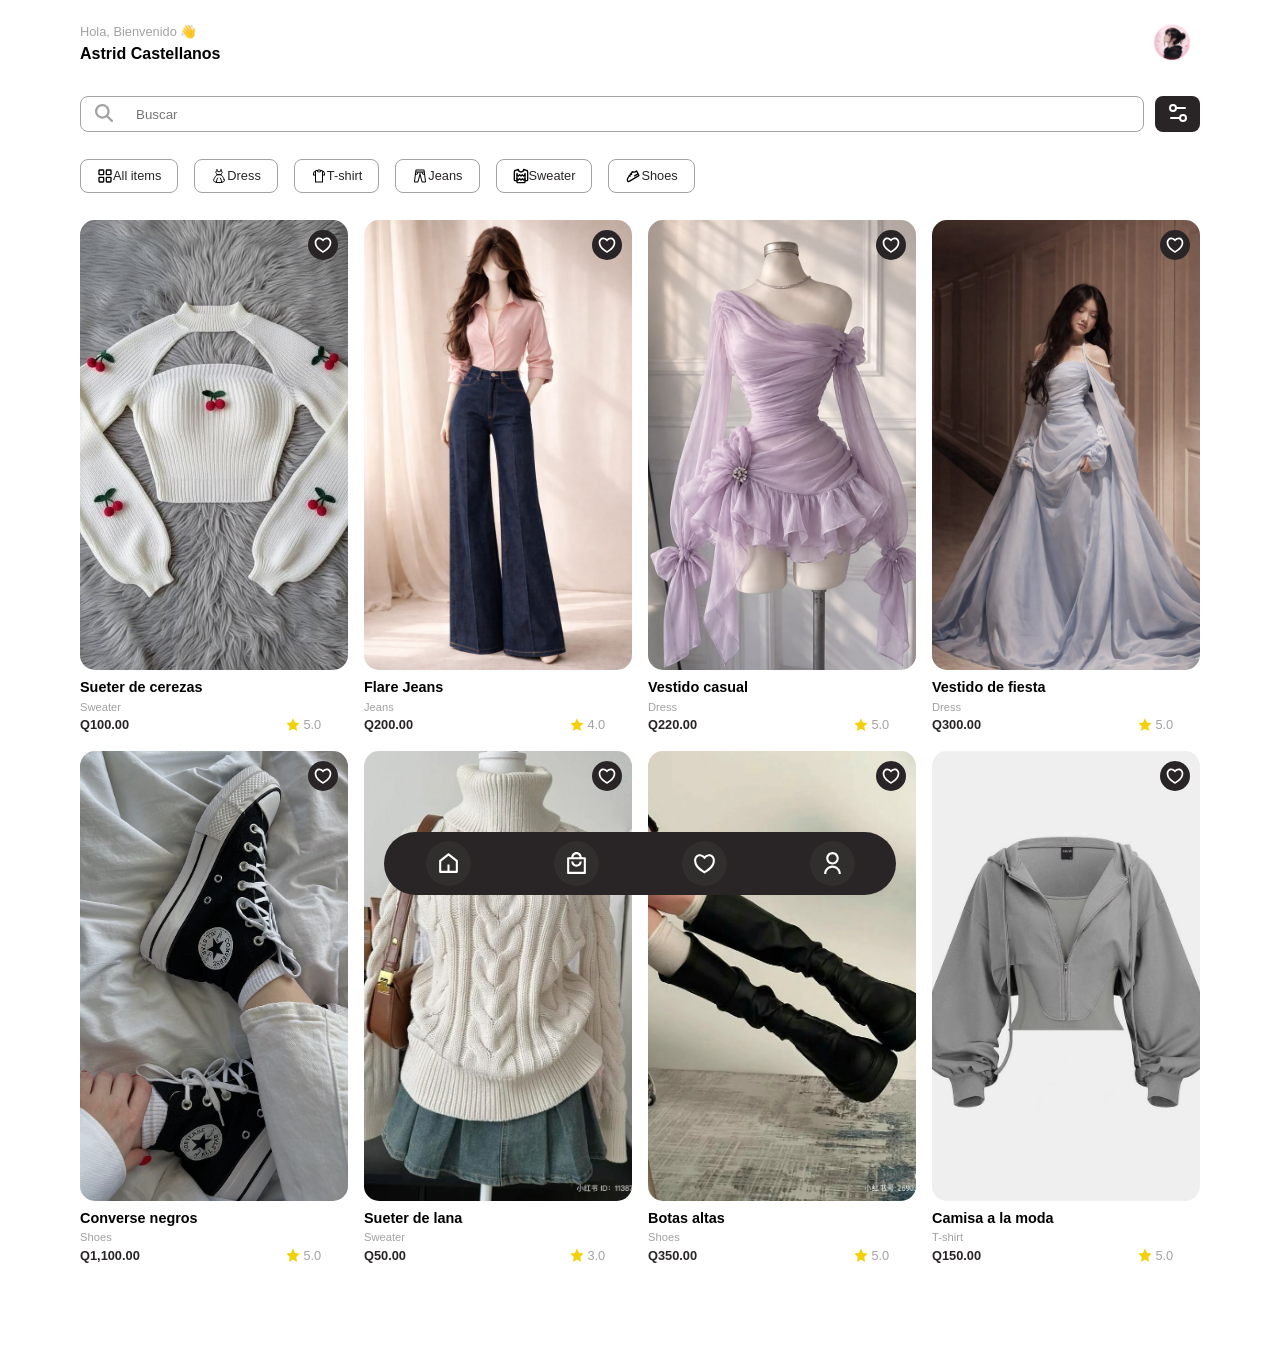
==== commit b2ba8dbd: "feat :art:: Agrega detalles finales de la vista principal" ====
--- a/index.html
+++ b/index.html
@@ -211,16 +211,16 @@
     </main>
     <footer>
         <button>
-            <img class="icono" src="./storage/svg/home.svg" alt="Inicio">
-        </button>
-        <button>
-            <img class="icono" src="./storage/svg/shopping.svg" alt="Compras">
-        </button>
-        <button>
-            <img class="icono" src="./storage/svg/fav.svg" alt="Favoritos">
-        </button>
-        <button>
-            <img class="icono" src="./storage/svg/user.svg" alt="Perfil">
+            <img class="icono footer__icon--1" src="./storage/svg/home.svg" alt="Inicio">
+        </button>
+        <button>
+            <img class="icono footer__icon--2" src="./storage/svg/shopping.svg" alt="Compras">
+        </button>
+        <button>
+            <img class="icono footer__icon--3" src="./storage/svg/fav.svg" alt="Favoritos">
+        </button>
+        <button>
+            <img class="icono footer__icon--4" src="./storage/svg/user.svg" alt="Perfil">
         </button>
     </footer>
 </body>
--- a/css/style.css
+++ b/css/style.css
@@ -14,222 +14,309 @@
     position: relative;
     min-height: 100vh;
     line-height: 1.5;
-    margin: 1.5rem;
+    margin: 0 5rem;
+    margin-top: 1rem;
     font-family: var(--font-primary);
 }
 
+header {
+    display: flex;
+    flex-direction: column;
+    gap: 1.5rem;
+    margin-bottom: 3vh;
+}
+
+#perfil {
+    display: flex;
+    justify-content: space-between;
+    align-items: center;
+}
+
+#perfil--nombre h1 {
+    font-size: 1.0rem;
+}
+
+#perfil--nombre p {
+    color: var(--color-03);
+    font-size: 0.8rem;
+}
+
+#perfil--img {
+    width: 3.5rem;
+}
+
+#buscar {
+    height: 4vh;
+    width: 100%;
+    display: flex;
+    align-items: center;
+    justify-content: space-between;
+}
+
+#buscar button, #contenedor--buscar {
+    height: 100%;
+}
+
+#buscar--btn {
+    border: none;
+    background: transparent;
+    position: absolute;
+    margin-left: 15px;
+}
+
+#buscar--btn .icono {
+    height: 50%;
+}
+
+#contenedor--buscar {
+    position: relative;
+    width: 95%;
+}
+
+#contenedor--buscar input {
+    height: 100%;
+    width: 100%;
+    padding-left: 55px;
+    border: 1px solid var(--color-03);
+    border-radius: var(--secund-border-radius);
+}
+
+#filtro--btn {
+    border: none;
+    background: var(--color-01);
+    border-radius: var(--secund-border-radius);
+    width: 4%;
+}
+
+ /*Categorias*/
+
+#categorias {
+    display: flex;
+    gap: 1rem;
+    margin-bottom: 3vh;
+    overflow: auto;
+}
+
+#categorias button {
+    display: flex;
+    background: transparent;
+    color: var(--color-01);
+    padding: 0.5rem 1rem;
+    border: 1px solid var(--color-03);
+    border-radius: var(--secund-border-radius);
+    font-size: 0.8rem;
+    text-wrap: nowrap;
+}
+
+#categorias button:hover {
+    background: var(--color-01);
+    color: var(--color-04);
+}
+
+#categorias .icono {
+    height: 1rem;
+}
+
+/*Cards de productos*/
+
+#cards {
+    display: grid;
+    grid-template-columns: repeat(auto-fill, minmax(20%, 1fr));
+    gap: 1rem;
+    padding-bottom: 10vh;
+}
+
+.card {
+    display: flex;
+    flex-direction: column;
+    position: relative;
+}
+
+.card--img > img {
+    width: 100%;
+    height: 50vh;
+    object-fit: cover;
+    border-radius: 15px;
+}
+
+.card--img--fav {
+    position: absolute;
+    top: 10px;
+    right: 10px;
+    width: 30px;
+    height: 30px;
+    border-radius: var(--main-border-radius-);
+    display: flex;
+    justify-content: center;
+    align-items: center;
+    background-color: var(--color-01);
+}
+
+.icono-fav {
+    width: 20px;
+}   
+
+.card--info h2 {
+    font-size: 0.9rem;
+}
+
+.card--info p:not(.precio, .card--info--rating p) {
+    font-size: 0.7rem;
+    color: var(--color-03);
+}
+
+.card--info > div {
+    width: 90%;
+    display: flex;
+    justify-content: space-between;
+    align-items: center;
+}
+
+.precio {
+    font-size: 0.8rem;
+    font-weight: 700;
+    color: var(--color-01);
+}
+
+.card--info--rating {
+    display: flex;
+    align-items: center;
+    gap: 0.2rem;
+}
+
+.card--info--rating img {
+    width: 0.9rem;
+}
+
+.card--info--rating p {
+    font-size: 0.8rem;
+    color: var(--color-03);
+}
+
+/*Footer*/
+
+footer {
+    position: fixed;
+    bottom: 0;
+    left: 50%;
+    transform: translateX(-50%);
+    width: 40%;
+    height: 7vh;
+    background-color: var(--color-01);
+    display: flex;
+    justify-content: space-around;
+    align-items: center;
+    border-radius: 2rem;
+    margin-bottom: 0.3rem;
+}
+
+footer button {
+    background: #312e2e;
+    border: none;
+    width: 45px;
+    height: 45px;
+    border-radius: var(--main-border-radius-);
+    display: flex;
+    justify-content: center;
+    align-items: center;
+}
+
+footer .icono {
+    width: 25px;
+}
+
+
+/*Hover*/
+#filtro--btn:hover {
+    background-color: var(--color-02);
+}
+
+.icvono-fa:hover {
+    cursor: pointer;
+    background-image: url("../storage/svg/fav--hover.svg");
+}
+
+.footer__icon--1:hover {
+    cursor: pointer;
+    background-image: url("../storage/svg/home--hover.svg");
+}
+
+.footer__icon--2:hover {
+    cursor: pointer;
+    background-image: url("../storage/svg/shopping--hover.svg");
+}
+
+.footer__icon--3:hover {
+    cursor: pointer;
+    background-image: url("../storage/svg/fav--hover.svg");
+}
+
+.footer__icon--4:hover {
+    cursor: pointer;
+    background-image: url("../storage/svg/user--hover.svg");
+}
+
+/*Tablets*/
+@media screen and (max-width: 990px){
+    
+    /*Buscar*/
+    #contenedor--buscar {
+        width: 90%;
+    }
+
+    #filtro--btn {
+        width:7%;
+    }
+
+    /*Cards de productos*/
+    #cards {
+        grid-template-columns: repeat(auto-fill, minmax(30%, 1fr));
+    }
+}
 
 /*Móviles*/
-@media (max-width:768px){
-    header {
-        display: flex;
-        flex-direction: column;
-        gap: 1.5rem;
-        margin-bottom: 3vh;
-    }
-
-    #perfil {
-        display: flex;
-        justify-content: space-between;
-        align-items: center;
-    }
-
-    #perfil--nombre h1 {
-        font-size: 1.0rem;
-    }
-
-    #perfil--nombre p {
-        color: var(--color-03);
-        font-size: 0.8rem;
-    }
-
-    #perfil--img {
-        width: 50px;
-    }
-
+@media screen and (max-width:760px){
+
+    body {
+        margin: 1.5rem;
+    }
+
+    /*Buscador*/
     #buscar {
         height: 6vh;
         width: 100%;
-        display: flex;
-        align-items: center;
+        margin: 0;
+    }
+
+    #contenedor--buscar {
+        width: 80%;
+    }
+
+    #filtro--btn {
+        width: 14%;
+    }
+
+    /*Categorias*/
+    #categoria {
         justify-content: space-between;
     }
 
-    #buscar button, #contenedor--buscar {
-        height: 100%;
-    }
-
-    #buscar--btn {
-        border: none;
-        background: transparent;
-        position: absolute;
-        margin-left: 15px;
-    }
-
-    #buscar--btn .icono {
-        height: 50%;
-    }
-
-    #contenedor--buscar {
-        position: relative;
-        width: 80%;
-    }
-
-    #contenedor--buscar input {
-        height: 100%;
-        width: 100%;
-        padding-left: 55px;
-        border: 1px solid var(--color-03);
-        border-radius: var(--secund-border-radius);
-    }
-
-    #filtro--btn {
-        border: none;
-        background: var(--color-01);
-        border-radius: var(--secund-border-radius);
-        width: 14%;
-    }
-
-    /*Categorias*/
-
-    #categorias {
-        display: flex;
-        justify-content: space-between;
-        gap: 1rem;
-        margin-bottom: 3vh;
-        overflow: auto;
-    }
-
-    #categorias button {
-        display: flex;
-        background: transparent;
-        color: var(--color-01);
-        padding: 0.5rem 1rem;
-        border: 1px solid var(--color-03);
-        border-radius: var(--secund-border-radius);
-        font-size: 0.8rem;
-        text-wrap: nowrap;
-    }
-
-    #categorias button:hover {
-        background: var(--color-01);
-        color: var(--color-04);
-    }
-
-    #categorias .icono {
-        height: 1rem;
-    }
-
     /*Cards de productos*/
-
     #cards {
-        display: grid;
         grid-template-columns: repeat(auto-fill, minmax(40%, 1fr));
-        gap: 1rem;
-        padding-bottom: 10vh;
-    }
-
-    .card {
-        display: flex;
-        flex-direction: column;
-        position: relative;
     }
 
     .card--img > img {
-        width: 100%;
         height: 30vh;
-        object-fit: cover;
-        border-radius: 15px;
-    }
-    
-    .card--img--fav {
-        position: absolute;
-        top: 10px;
-        right: 10px;
-        width: 30px;
-        height: 30px;
-        border-radius: var(--main-border-radius-);
-        display: flex;
-        justify-content: center;
-        align-items: center;
-        background-color: var(--color-01);
-    }
-
-    .icono-fav {
-        width: 20px;
-    }   
-
-    .icono-fav:hover {
-        cursor: pointer;
-        background-image: url("../storage/svg/fav--hover.svg");
-    }
-
-    .card--info h2 {
-        font-size: 0.9rem;
-    }
-
-    .card--info p:not(.precio, .card--info--rating p) {
-        font-size: 0.7rem;
-        color: var(--color-03);
-    }
-
-    .card--info > div {
+    }
+
+    /*Footer*/
+
+    footer {
         width: 90%;
-        display: flex;
-        justify-content: space-between;
-        align-items: center;
-    }
-
-    .precio {
-        font-size: 0.8rem;
-        font-weight: 700;
-        color: var(--color-01);
-    }
-
-    .card--info--rating {
-        display: flex;
-        align-items: center;
-        gap: 0.2rem;
-    }
-
-    .card--info--rating img {
-        width: 0.9rem;
-    }
-
-    .card--info--rating p {
-        font-size: 0.8rem;
-        color: var(--color-03);
-    }
-
-    footer {
-        position: fixed;
-        bottom: 0;
-        left: 0;
-        width: 85%;
-        height: 7vh;
-        background-color: var(--color-01);
-        display: flex;
-        justify-content: space-around;
-        align-items: center;
-        border-radius: 2rem;
-        margin: 0 1.5rem 0.8rem 1.5rem;
-    }
-
-    footer button {
-        background: var(--color-02);
-        border: none;
-        width: 30px;
-        height: 30px;
-        border-radius: var(--main-border-radius-);
-        display: flex;
-        justify-content: center;
-        align-items: center;
-    }
-
-    footer .icono {
-        width: 20px;
-    }
-}
-
-
-
+    }
+
+}
+
+
+
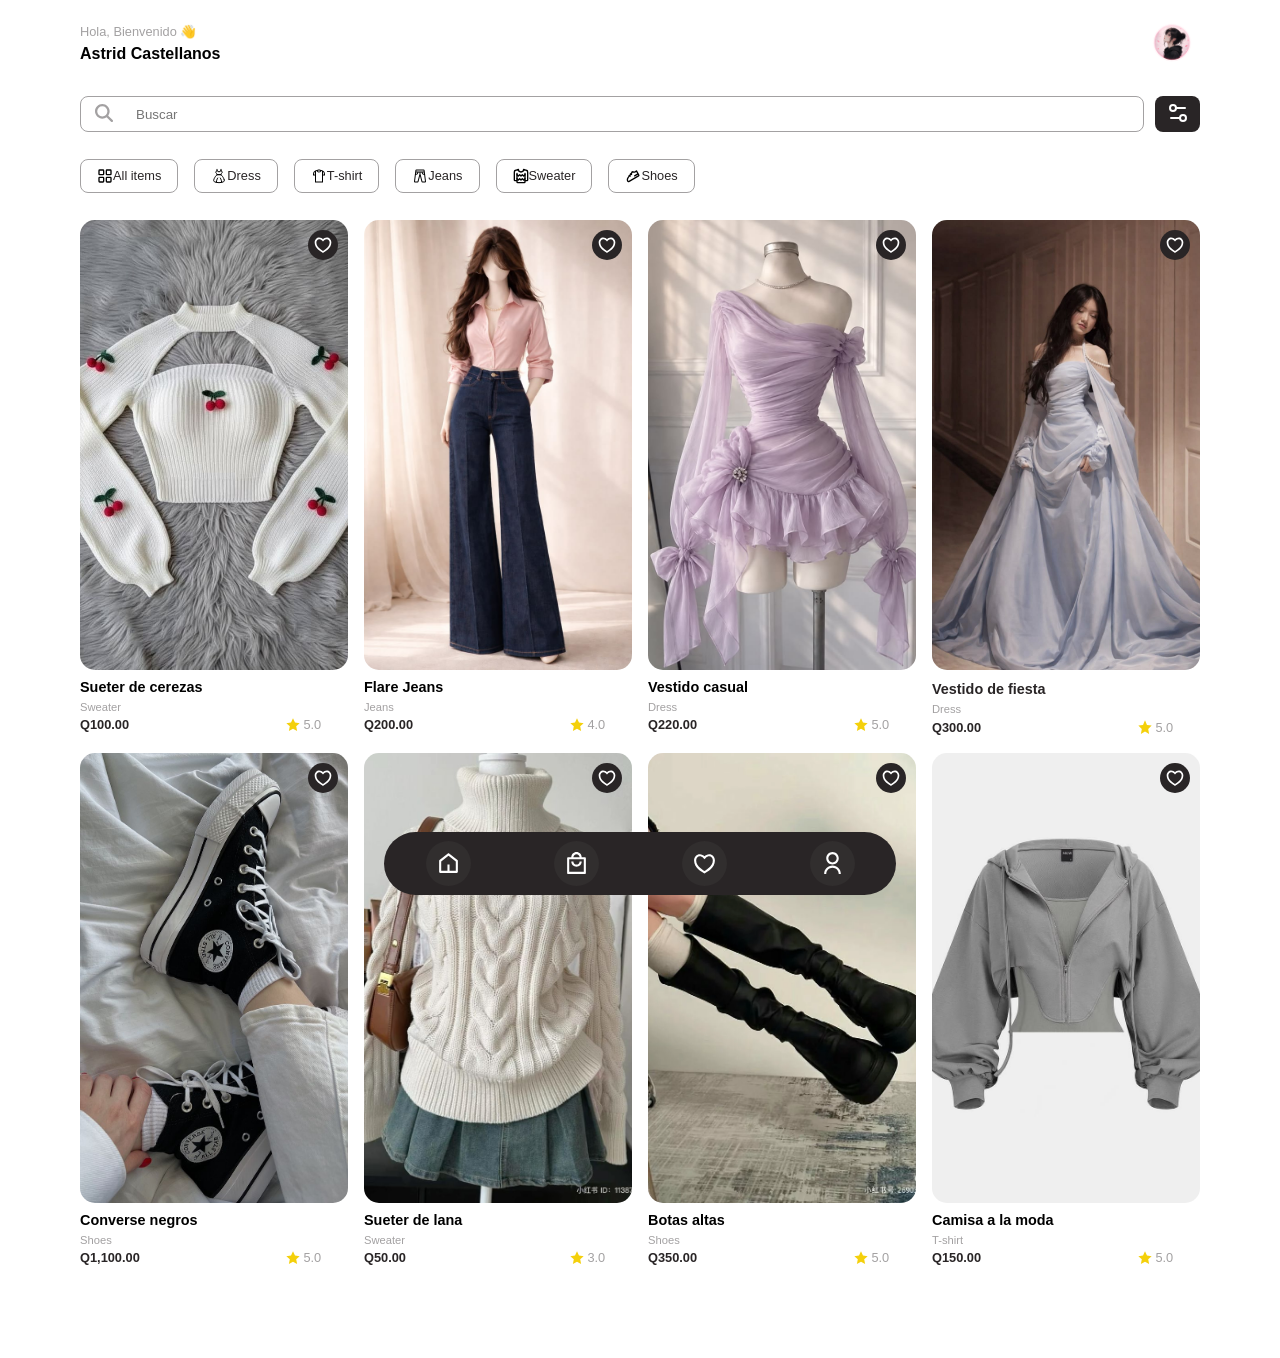
==== commit 6e5c5a14: "feat :sparkles:: Agrega estructura HTML para la vista de detalles" ====
--- a/index.html
+++ b/index.html
@@ -120,7 +120,7 @@
                     </div>    
                 </div>
                 <div class="card--info">
-                    <h2>Vestido de fiesta</h2>
+                    <a href="./views/detail.html">Vestido de fiesta</a>
                     <p>Dress</p>
                     <div>
                         <p class="precio">Q300.00</p>
--- a/css/style.css
+++ b/css/style.css
@@ -158,6 +158,13 @@
 
 .card--info h2 {
     font-size: 0.9rem;
+}
+
+.card--info a {
+    font-size: 0.9rem;
+    font-weight: 700;
+    color: var(--color-01);
+    text-decoration: none;
 }
 
 .card--info p:not(.precio, .card--info--rating p) {
@@ -225,16 +232,16 @@
     width: 25px;
 }
 
-
 /*Hover*/
 #filtro--btn:hover {
     background-color: var(--color-02);
 }
 
-.icvono-fa:hover {
+.icono-fav:hover {
     cursor: pointer;
     background-image: url("../storage/svg/fav--hover.svg");
 }
+
 
 .footer__icon--1:hover {
     cursor: pointer;
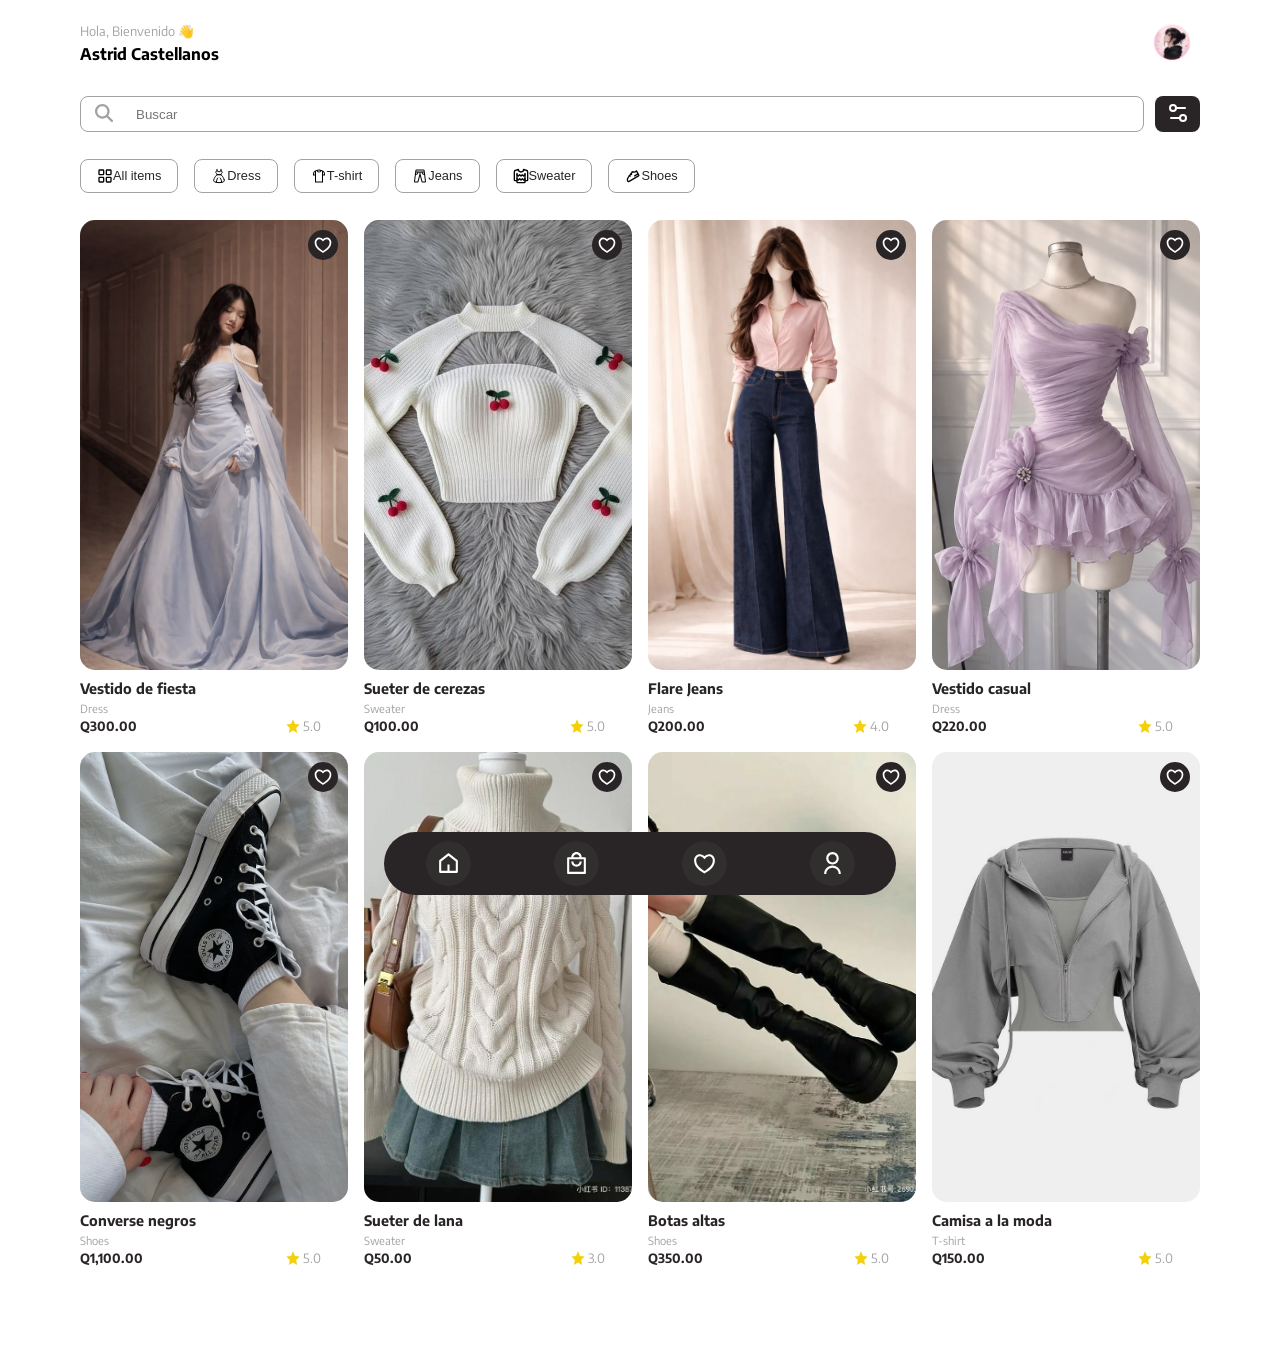
==== commit d71018bc: "feat :sparkles:: Agrega el CSS para la vista de detalles" ====
--- a/index.html
+++ b/index.html
@@ -57,63 +57,6 @@
         <section id="cards">
             <div class="card">
                 <div class="card--img">
-                    <img src="./storage/img/sweater-2.jpg" alt="Producto 1">
-                    <div class="card--img--fav">
-                        <img class="icono icono-fav" src="./storage/svg/fav.svg" alt="Favorito">
-                    </div>
-                </div>
-                <div class="card--info">
-                    <h2>Sueter de cerezas</h2>
-                    <p>Sweater</p>
-                    <div>
-                        <p class="precio">Q100.00</p>
-                        <div class="card--info--rating">
-                            <img src="./storage/svg/star.svg" alt="Estrella">
-                            <p>5.0</p>
-                        </div>
-                    </div>
-                </div>
-            </div>
-            <div class="card">
-                <div class="card--img">
-                    <img src="./storage/img/jeans-2.jpg" alt="Producto 2">
-                    <div class="card--img--fav">
-                        <img class="icono icono-fav" src="./storage/svg/fav.svg" alt="Favorito">
-                    </div>    
-                </div>
-                <div class="card--info">
-                    <h2>Flare Jeans</h2>
-                    <p>Jeans</p>
-                    <div>
-                        <p class="precio">Q200.00</p>
-                        <div class="card--info--rating">
-                            <img src="./storage/svg/star.svg" alt="Estrella">
-                            <p>4.0</p>
-                        </div>
-                    </div>
-                </div>
-            </div>
-            <div class="card">
-                <div class="card--img">
-                    <img src="./storage/img/dress-1.jpg" alt="Producto 3">
-                    <div class="card--img--fav">
-                        <img class="icono icono-fav" src="./storage/svg/fav.svg" alt="Favorito">
-                    </div>
-                </div>
-                <div class="card--info">
-                    <h2>Vestido casual</h2>
-                    <p>Dress</p>
-                    <div>
-                        <p class="precio">Q220.00</p>
-                        <div class="card--info--rating">
-                            <img src="./storage/svg/star.svg" alt="Estrella">
-                            <p>5.0</p>
-                        </div>
-                    </div>
-                </div>
-            </div>
-            <div class="card">
-                <div class="card--img">
                     <img src="./storage/img/dress-2.jpg" alt="Producto 4">
                     <div class="card--img--fav">
                         <img class="icono icono-fav" src="./storage/svg/fav.svg" alt="Favorito">
@@ -133,13 +76,70 @@
             </div>
             <div class="card">
                 <div class="card--img">
+                    <img src="./storage/img/sweater-2.jpg" alt="Producto 1">
+                    <div class="card--img--fav">
+                        <img class="icono icono-fav" src="./storage/svg/fav.svg" alt="Favorito">
+                    </div>
+                </div>
+                <div class="card--info">
+                    <a href="./views/detail.html">Sueter de cerezas</a>
+                    <p>Sweater</p>
+                    <div>
+                        <p class="precio">Q100.00</p>
+                        <div class="card--info--rating">
+                            <img src="./storage/svg/star.svg" alt="Estrella">
+                            <p>5.0</p>
+                        </div>
+                    </div>
+                </div>
+            </div>
+            <div class="card">
+                <div class="card--img">
+                    <img src="./storage/img/jeans-2.jpg" alt="Producto 2">
+                    <div class="card--img--fav">
+                        <img class="icono icono-fav" src="./storage/svg/fav.svg" alt="Favorito">
+                    </div>    
+                </div>
+                <div class="card--info">
+                    <a href="./views/detail.html">Flare Jeans</a>
+                    <p>Jeans</p>
+                    <div>
+                        <p class="precio">Q200.00</p>
+                        <div class="card--info--rating">
+                            <img src="./storage/svg/star.svg" alt="Estrella">
+                            <p>4.0</p>
+                        </div>
+                    </div>
+                </div>
+            </div>
+            <div class="card">
+                <div class="card--img">
+                    <img src="./storage/img/dress-1.jpg" alt="Producto 3">
+                    <div class="card--img--fav">
+                        <img class="icono icono-fav" src="./storage/svg/fav.svg" alt="Favorito">
+                    </div>
+                </div>
+                <div class="card--info">
+                    <a href="./views/detail.html">Vestido casual</a>
+                    <p>Dress</p>
+                    <div>
+                        <p class="precio">Q220.00</p>
+                        <div class="card--info--rating">
+                            <img src="./storage/svg/star.svg" alt="Estrella">
+                            <p>5.0</p>
+                        </div>
+                    </div>
+                </div>
+            </div>
+            <div class="card">
+                <div class="card--img">
                     <img src="./storage/img/shoes-1.jpg" alt="Producto 5">
                     <div class="card--img--fav">
                         <img class="icono icono-fav" src="./storage/svg/fav.svg" alt="Favorito">
                     </div>    
                 </div>
                 <div class="card--info">
-                    <h2>Converse negros</h2>
+                    <a href="./views/detail.html">Converse negros</a>
                     <p>Shoes</p>
                     <div>
                         <p class="precio">Q1,100.00</p>
@@ -158,7 +158,7 @@
                     </div>    
                 </div>
                 <div class="card--info">
-                    <h2>Sueter de lana</h2>
+                    <a href="./views/detail.html">Sueter de lana</a>
                     <p>Sweater</p>
                     <div>
                         <p class="precio">Q50.00</p>
@@ -177,7 +177,7 @@
                     </div>    
                 </div>
                 <div class="card--info">
-                    <h2>Botas altas</h2>
+                    <a href="./views/detail.html">Botas altas</a>
                     <p>Shoes</p>
                     <div>
                         <p class="precio">Q350.00</p>
@@ -196,7 +196,7 @@
                     </div>    
                 </div>
                 <div class="card--info">
-                    <h2>Camisa a la moda</h2>
+                    <a href="./views/detail.html">Camisa a la moda</a>
                     <p>T-shirt</p>
                     <div>
                         <p class="precio">Q150.00</p>
@@ -209,7 +209,7 @@
             </div>
         </section>
     </main>
-    <footer>
+    <footer id="footer--main">
         <button>
             <img class="icono footer__icon--1" src="./storage/svg/home.svg" alt="Inicio">
         </button>
--- a/css/style.css
+++ b/css/style.css
@@ -210,11 +210,14 @@
     width: 40%;
     height: 7vh;
     background-color: var(--color-01);
-    display: flex;
-    justify-content: space-around;
-    align-items: center;
     border-radius: 2rem;
     margin-bottom: 0.3rem;
+}
+
+#footer--main {
+    display: flex;
+    justify-content: space-around;
+    align-items: center;
 }
 
 footer button {
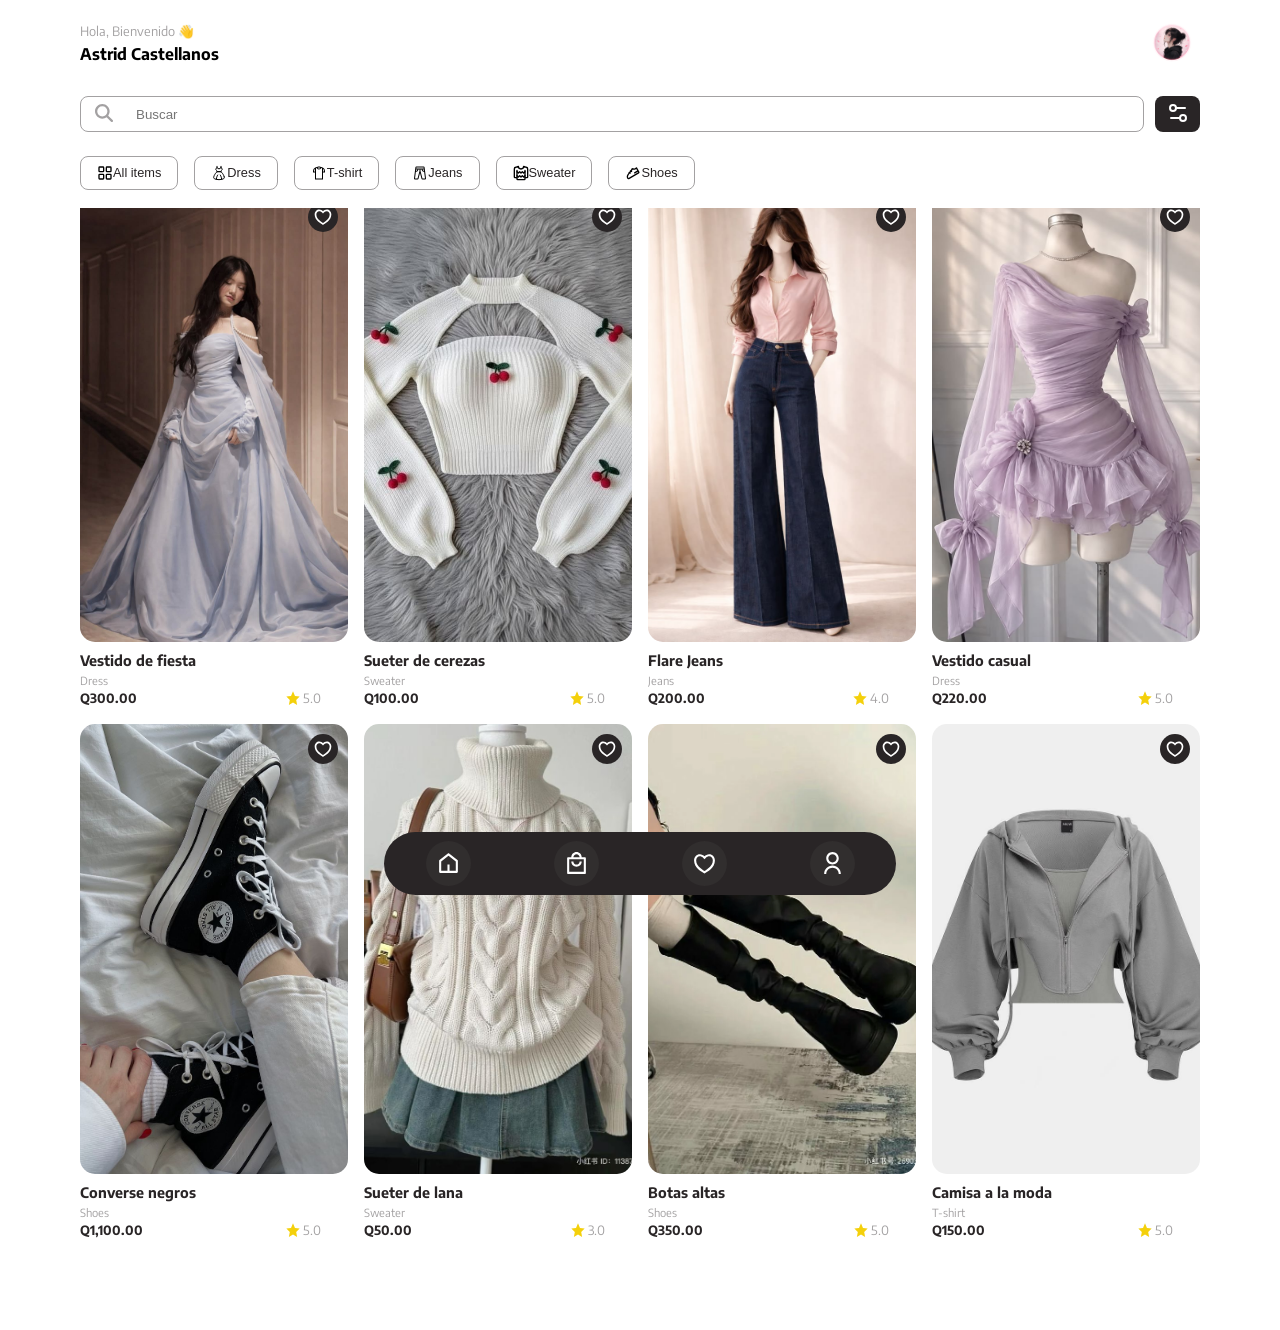
==== commit 4122d2f5: "feat :sparkles:: Fija el encabezado de la vista principal" ====
--- a/index.html
+++ b/index.html
@@ -7,7 +7,7 @@
     <title>Ecommerce</title>
 </head>
 <body>
-    <header>
+    <header id="header--main">
         <section id="perfil">
             <div id="perfil--nombre">
                 <p>Hola, Bienvenido 👋</p>
@@ -26,8 +26,6 @@
                 <img class="icono" src="./storage/svg/settings.svg" alt="filtro">
             </button>
         </section>
-    </header>
-    <main>
         <section id="categorias">
             <button>
                 <img class="icono" src="./storage/svg/all-items.svg" alt="Todos los productos">
@@ -54,6 +52,8 @@
                 Shoes
             </button>
         </section>
+    </header>
+    <main id="main--home">
         <section id="cards">
             <div class="card">
                 <div class="card--img">
--- a/css/style.css
+++ b/css/style.css
@@ -15,15 +15,21 @@
     min-height: 100vh;
     line-height: 1.5;
     margin: 0 5rem;
-    margin-top: 1rem;
     font-family: var(--font-primary);
 }
 
-header {
+#header--main {
     display: flex;
     flex-direction: column;
     gap: 1.5rem;
-    margin-bottom: 3vh;
+    padding-bottom: 2vh;
+    padding-top: 1rem;
+    padding-right: 10rem;
+    width: 100%;
+    position: fixed;
+    top: 0;
+    z-index: 1000;
+    background-color: #ffffff;
 }
 
 #perfil {
@@ -93,7 +99,6 @@
 #categorias {
     display: flex;
     gap: 1rem;
-    margin-bottom: 3vh;
     overflow: auto;
 }
 
@@ -118,6 +123,10 @@
 }
 
 /*Cards de productos*/
+
+#main--home {
+    margin-top: 12rem;
+}
 
 #cards {
     display: grid;
@@ -291,6 +300,11 @@
         margin: 1.5rem;
     }
 
+    #header--main {
+        width: 100%;
+        padding-right: 3rem;
+    }
+
     /*Buscador*/
     #buscar {
         height: 6vh;
@@ -307,6 +321,10 @@
     }
 
     /*Categorias*/
+    #main--home {
+        margin-top: 14.5rem;
+    }
+
     #categoria {
         justify-content: space-between;
     }
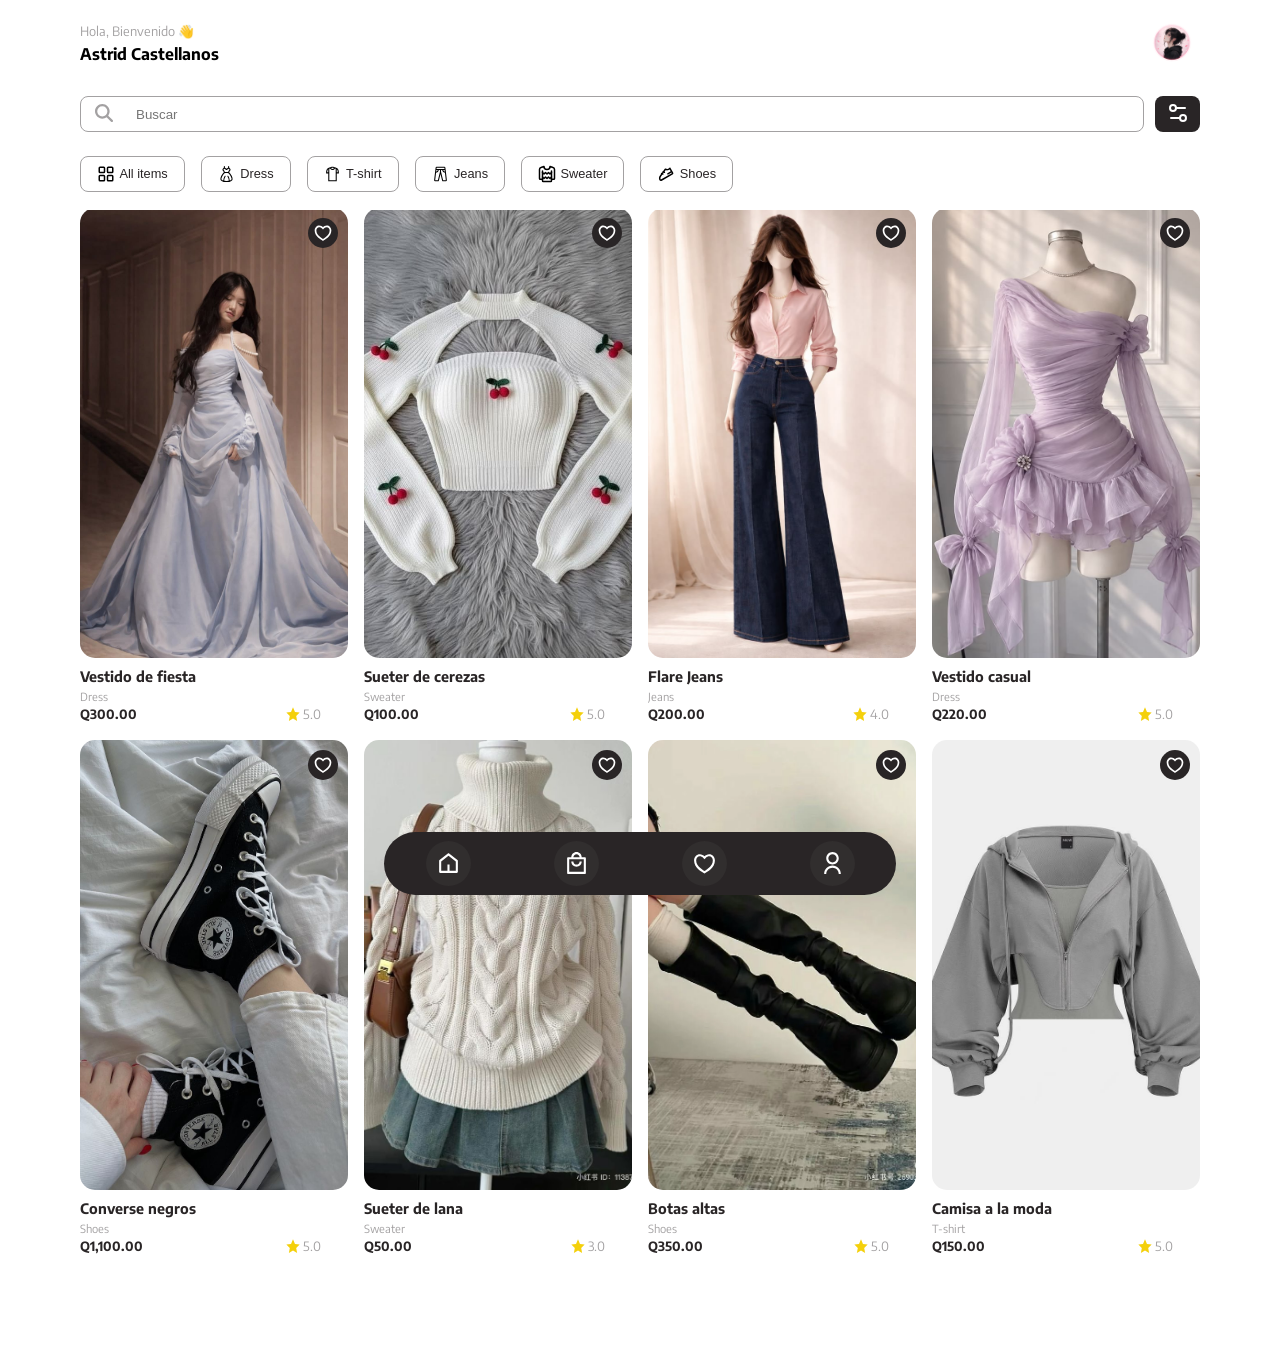
==== commit 1f945f5c: "feat :sparkles:: Agrega cambio de ícono con hover a botones de categoría" ====
--- a/index.html
+++ b/index.html
@@ -27,27 +27,27 @@
             </button>
         </section>
         <section id="categorias">
-            <button>
+            <button id="all--items--btn">
                 <img class="icono" src="./storage/svg/all-items.svg" alt="Todos los productos">
                 All items
             </button>
-            <button>
+            <button id="dress--btn">
                 <img class="icono" src="./storage/svg/dress.svg" alt="Vestidos">
                 Dress
             </button>
-            <button>
+            <button id="tshirt--btn" >
                 <img class="icono" src="./storage/svg/tshirt.svg" alt="Camisetas">
                 T-shirt
             </button>
-            <BUtton>
+            <BUtton id="jeans--btn">
                 <img class="icono" src="/storage/svg/jeans.svg" alt="Pantalones">
                 Jeans
             </BUtton>
-            <button>
+            <button id="sweater--btn">
                 <img class="icono" src="/storage/svg/sweater.svg" alt="Sueter">
                 Sweater
             </button>
-            <button>
+            <button id="shoes--btn">
                 <img class="icono" src="./storage/svg/shoes.svg" alt="Zapatos">
                 Shoes
             </button>
@@ -210,17 +210,17 @@
         </section>
     </main>
     <footer id="footer--main">
-        <button>
-            <img class="icono footer__icon--1" src="./storage/svg/home.svg" alt="Inicio">
-        </button>
-        <button>
-            <img class="icono footer__icon--2" src="./storage/svg/shopping.svg" alt="Compras">
-        </button>
-        <button>
-            <img class="icono footer__icon--3" src="./storage/svg/fav.svg" alt="Favoritos">
-        </button>
-        <button>
-            <img class="icono footer__icon--4" src="./storage/svg/user.svg" alt="Perfil">
+        <button id="footer__icon--1">
+            <img class="icono" src="./storage/svg/home.svg" alt="Inicio">
+        </button>
+        <button id="footer__icon--2">
+            <img class="icono" src="./storage/svg/shopping.svg" alt="Compras">
+        </button>
+        <button id="footer__icon--3">
+            <img class="icono" src="./storage/svg/fav.svg" alt="Favoritos">
+        </button>
+        <button id="footer__icon--4">
+            <img class="icono" src="./storage/svg/user.svg" alt="Perfil">
         </button>
     </footer>
 </body>
--- a/css/style.css
+++ b/css/style.css
@@ -12,7 +12,6 @@
 
 body {
     position: relative;
-    min-height: 100vh;
     line-height: 1.5;
     margin: 0 5rem;
     font-family: var(--font-primary);
@@ -104,12 +103,14 @@
 
 #categorias button {
     display: flex;
+    align-items: center;
     background: transparent;
     color: var(--color-01);
     padding: 0.5rem 1rem;
     border: 1px solid var(--color-03);
     border-radius: var(--secund-border-radius);
     font-size: 0.8rem;
+    gap: 0.3rem;
     text-wrap: nowrap;
 }
 
@@ -118,14 +119,14 @@
     color: var(--color-04);
 }
 
-#categorias .icono {
-    height: 1rem;
+#categorias button > img {
+    width: 1.1rem;
 }
 
 /*Cards de productos*/
 
 #main--home {
-    margin-top: 12rem;
+    margin-top: 13rem;
 }
 
 #cards {
@@ -249,28 +250,51 @@
     background-color: var(--color-02);
 }
 
+#all--items--btn:hover img {
+    content: url("../storage/svg/all-items--hover.svg");
+}
+
+#dress--btn:hover img {
+    content: url("../storage/svg/dress--hover.svg");
+}
+
+#tshirt--btn:hover img {
+    content: url("../storage/svg/tshirt--hover.svg");
+}
+
+#jeans--btn:hover img {
+    content: url("../storage/svg/jeans--hover.svg");
+}
+
+#sweater--btn:hover img {
+    content: url("../storage/svg/sweater--hover.svg");
+}
+
+#shoes--btn:hover img {
+    content: url("../storage/svg/shoes--hover.svg");
+}
+
 .icono-fav:hover {
     cursor: pointer;
     background-image: url("../storage/svg/fav--hover.svg");
 }
 
-
-.footer__icon--1:hover {
+#footer__icon--1:hover img{
     cursor: pointer;
     background-image: url("../storage/svg/home--hover.svg");
 }
 
-.footer__icon--2:hover {
+#footer__icon--2:hover img{
     cursor: pointer;
     background-image: url("../storage/svg/shopping--hover.svg");
 }
 
-.footer__icon--3:hover {
+#footer__icon--3:hover img{
     cursor: pointer;
     background-image: url("../storage/svg/fav--hover.svg");
 }
 
-.footer__icon--4:hover {
+#footer__icon--4:hover img{
     cursor: pointer;
     background-image: url("../storage/svg/user--hover.svg");
 }
@@ -322,7 +346,7 @@
 
     /*Categorias*/
     #main--home {
-        margin-top: 14.5rem;
+        margin-top: 15rem;
     }
 
     #categoria {
@@ -339,7 +363,6 @@
     }
 
     /*Footer*/
-
     footer {
         width: 90%;
     }
